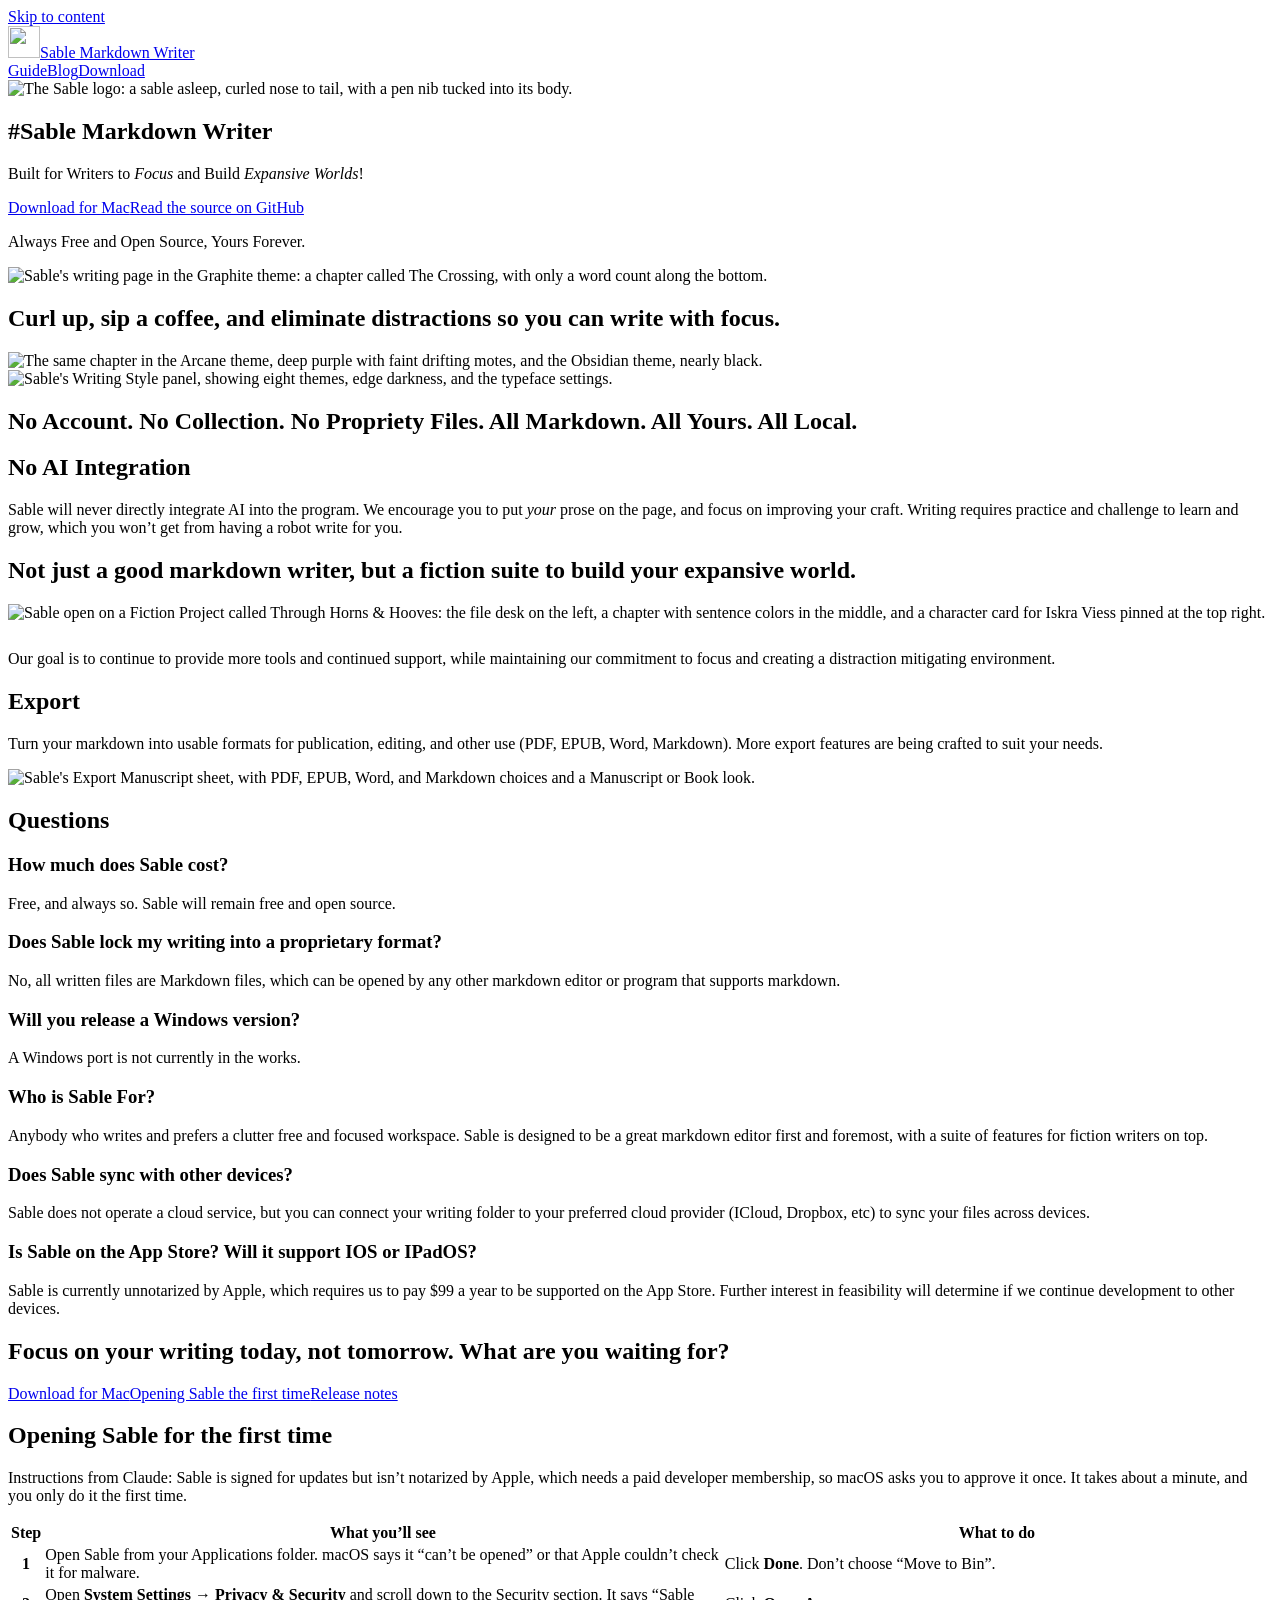
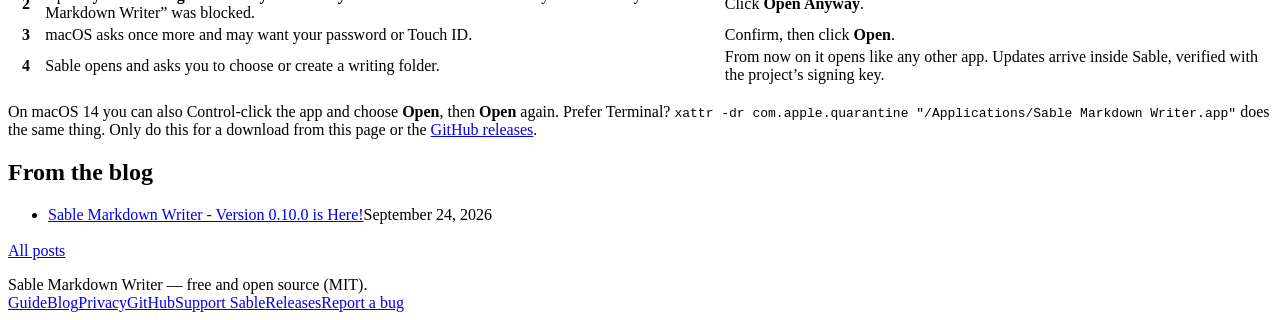
==== website/index.html @ 53410d50 "Redesign the website around the app and the new sleeping-curl logo Direction A ("The Page"): one cen" ====
<!doctype html>
<html lang="en">
<head>
<meta charset="utf-8">
<meta name="viewport" content="width=device-width, initial-scale=1">
<title>Sable Markdown Writer — Eliminate Clutter, Focus on the Words</title>
<meta name="description" content="Sable is a free, open-source Markdown editor for Mac. Focus on the page, build Fiction Projects, and export manuscripts to PDF, EPUB, Word, or Markdown.">
<link rel="canonical" href="https://sablewriter.app/">
<meta name="color-scheme" content="light dark">
<meta name="theme-color" media="(prefers-color-scheme: dark)" content="#242424">
<meta name="theme-color" media="(prefers-color-scheme: light)" content="#FAFAF8">
<meta name="robots" content="index,follow,max-image-preview:large">
<meta property="og:type" content="website">
<meta property="og:site_name" content="Sable Markdown Writer">
<meta property="og:url" content="https://sablewriter.app/">
<meta property="og:title" content="Sable Markdown Writer — Eliminate Clutter, Focus on the Words">
<meta property="og:description" content="A native Mac Markdown editor for focused writing, fiction projects, and finished manuscripts. Your files stay yours.">
<meta property="og:image" content="https://sablewriter.app/og.jpg">
<meta property="og:image:width" content="1200"><meta property="og:image:height" content="630">
<meta property="og:image:alt" content="The Sable logo, a sable asleep and curled nose to tail with a pen nib tucked into its body, beside the words Sable Markdown Writer: A Mac App about Focused Writing.">
<meta name="twitter:card" content="summary_large_image">
<meta name="twitter:title" content="Sable Markdown Writer — Eliminate Clutter, Focus on the Words">
<meta name="twitter:description" content="A native Mac Markdown editor for focused writing, fiction projects, and finished manuscripts. Your files stay yours.">
<meta name="twitter:image" content="https://sablewriter.app/og.jpg">
<meta name="twitter:image:alt" content="The Sable logo, a sable asleep and curled nose to tail with a pen nib tucked into its body, beside the words Sable Markdown Writer: A Mac App about Focused Writing.">
<link rel="alternate" type="application/rss+xml" title="Sable Markdown Writer blog" href="/blog/feed.xml">
<link rel="icon" href="/favicon.ico" sizes="any"><link rel="icon" type="image/png" href="/icon-32.png" sizes="32x32"><link rel="apple-touch-icon" href="/icon-180.png">
<link rel="stylesheet" href="/site.css?v=17">
<script type="application/ld+json">
{"@context":"https://schema.org","@graph":[
  {"@type":"Organization","@id":"https://sablewriter.app/#org","name":"Sable Markdown Writer","url":"https://sablewriter.app/","logo":{"@type":"ImageObject","url":"https://sablewriter.app/icon-512.png","width":512,"height":512},"sameAs":["https://github.com/ExxtraV/Sable"]},
  {"@type":"WebSite","@id":"https://sablewriter.app/#website","url":"https://sablewriter.app/","name":"Sable Markdown Writer","inLanguage":"en","publisher":{"@id":"https://sablewriter.app/#org"}},
  {"@type":"SoftwareApplication","@id":"https://sablewriter.app/#app","name":"Sable Markdown Writer","alternateName":"Sable","url":"https://sablewriter.app/","description":"A free, open-source native Markdown editor for Mac, made for writers. Fiction Projects, scene tags, name highlighting, manuscript export, calm themes, and plain files you own.","applicationCategory":"ProductivityApplication","operatingSystem":"macOS 14 or later","softwareRequirements":"macOS 14 (Sonoma) or later; Apple Silicon or Intel","image":"https://sablewriter.app/og.jpg","downloadUrl":"https://github.com/ExxtraV/Sable/releases/latest","license":"https://github.com/ExxtraV/Sable/blob/main/LICENSE","isAccessibleForFree":true,"offers":{"@type":"Offer","price":"0","priceCurrency":"USD"},"softwareVersion":"0.10.0","screenshot":[{"@type":"ImageObject","url":"https://sablewriter.app/screenshots/writing-graphite.jpg","contentUrl":"https://sablewriter.app/screenshots/writing-graphite.jpg","width":2000,"height":1193,"caption":"Sable's writing page in the Graphite theme: a chapter called The Crossing, with only a word count along the bottom."},{"@type":"ImageObject","url":"https://sablewriter.app/screenshots/fiction-project.webp","contentUrl":"https://sablewriter.app/screenshots/fiction-project.webp","width":2000,"height":1256,"caption":"Sable open on a Fiction Project called Through Horns & Hooves: the file desk on the left, a chapter with sentence colors in the middle, and a character card for Iskra Viess pinned at the top right."},{"@type":"ImageObject","url":"https://sablewriter.app/screenshots/writing-style-dark.jpg","contentUrl":"https://sablewriter.app/screenshots/writing-style-dark.jpg","width":2000,"height":1193,"caption":"Sable's Writing Style panel, showing eight themes, edge darkness, and the typeface settings."},{"@type":"ImageObject","url":"https://sablewriter.app/screenshots/export-dark.jpg","contentUrl":"https://sablewriter.app/screenshots/export-dark.jpg","width":2000,"height":1193,"caption":"Sable's Export Manuscript sheet, with PDF, EPUB, Word, and Markdown choices and a Manuscript or Book look."}],"author":{"@id":"https://sablewriter.app/#org"},"publisher":{"@id":"https://sablewriter.app/#org"},"sameAs":["https://github.com/ExxtraV/Sable"]},
  {"@type":"FAQPage","mainEntity":[
    {"@type":"Question","name":"How much does Sable cost?","acceptedAnswer":{"@type":"Answer","text":"Free, and always so. Sable will remain free and open source."}},
    {"@type":"Question","name":"Does Sable lock my writing into a proprietary format?","acceptedAnswer":{"@type":"Answer","text":"No, all written files are Markdown files, which can be opened by any other markdown editor or program that supports markdown."}},
    {"@type":"Question","name":"Will you release a Windows version?","acceptedAnswer":{"@type":"Answer","text":"A Windows port is not currently in the works."}},
    {"@type":"Question","name":"Who is Sable For?","acceptedAnswer":{"@type":"Answer","text":"Anybody who writes and prefers a clutter free and focused workspace. Sable is designed to be a great markdown editor first and foremost, with a suite of features for fiction writers on top."}},
    {"@type":"Question","name":"Does Sable sync with other devices?","acceptedAnswer":{"@type":"Answer","text":"Sable does not operate a cloud service, but you can connect your writing folder to your preferred cloud provider (ICloud, Dropbox, etc) to sync your files across devices."}},
    {"@type":"Question","name":"Is Sable on the App Store? Will it support IOS or IPadOS?","acceptedAnswer":{"@type":"Answer","text":"Sable is currently unnotarized by Apple, which requires us to pay $99 a year to be supported on the App Store. Further interest in feasibility will determine if we continue development to other devices."}}
  ]}
]}
</script>
</head>
<body>
<a class="skip" href="#main">Skip to content</a>
<header class="site"><div class="bar">
  <a class="brand" href="/"><img src="/icon-64.png" alt="" width="32" height="32"><span>Sable Markdown Writer</span></a>
  <nav aria-label="Main"><a href="/guide">Guide</a><a href="/blog">Blog</a><a href="#download">Download</a></nav>
</div></header>

<main id="main">
  <section class="first" aria-labelledby="name">
    <picture>
      <source srcset="/brand/mark-primary.png" media="(prefers-color-scheme: light)">
      <img class="mark" src="/brand/mark-reverse.png" alt="The Sable logo: a sable asleep, curled nose to tail, with a pen nib tucked into its body." width="512" height="512">
    </picture>
    <h1 id="name"><span class="md" aria-hidden="true">#</span>Sable Markdown Writer</h1>
    <p class="line">Built for Writers to <em>Focus</em> and Build <em>Expansive Worlds</em>!</p>
    <div class="actions"><a class="button" data-download href="https://github.com/ExxtraV/Sable/releases/latest">Download for Mac</a><a href="https://github.com/ExxtraV/Sable">Read the source on GitHub</a></div>
    <p class="quiet" data-download-note hidden></p>
    <p class="facts">Always Free and Open Source, Yours Forever.</p>
    <div class="shot-wrap">
      <picture>
        <source srcset="/screenshots/writing-parchment.jpg" media="(prefers-color-scheme: light)">
        <img class="shot" src="/screenshots/writing-graphite.jpg" alt="Sable's writing page in the Graphite theme: a chapter called The Crossing, with only a word count along the bottom." width="2000" height="1193">
      </picture>
    </div>
  </section>

  <section class="part" id="writing" aria-labelledby="writing-h">
    <div class="column"><h2 id="writing-h">Curl up, sip a coffee, and eliminate distractions so you can write with focus.</h2></div>
    <div class="wide">
      <picture>
        <source srcset="/screenshots/themes-arcane-obsidian-light.jpg" media="(prefers-color-scheme: light)">
        <img class="shot" src="/screenshots/themes-arcane-obsidian-dark.jpg" alt="The same chapter in the Arcane theme, deep purple with faint drifting motes, and the Obsidian theme, nearly black." width="2000" height="585" loading="lazy" decoding="async">
      </picture>
    </div>
    <div class="wide">
      <picture>
        <source srcset="/screenshots/writing-style-light.jpg" media="(prefers-color-scheme: light)">
        <img class="shot" src="/screenshots/writing-style-dark.jpg" alt="Sable's Writing Style panel, showing eight themes, edge darkness, and the typeface settings." width="2000" height="1193" loading="lazy" decoding="async">
      </picture>
    </div>
  </section>

  <section class="part column" id="files" aria-labelledby="files-h">
    <h2 id="files-h">No Account. No Collection. No Propriety Files. All Markdown. All Yours. All Local.</h2>
  </section>

  <section class="part column" id="no-ai" aria-labelledby="no-ai-h">
    <h2 id="no-ai-h">No AI Integration</h2>
    <p>Sable will never directly integrate AI into the program. We encourage you to put <em>your</em> prose on the page, and focus on improving your craft. Writing requires practice and challenge to learn and grow, which you won’t get from having a robot write for you.</p>
  </section>

  <section class="part" id="projects" aria-labelledby="projects-h">
    <div class="column">
      <h2 id="projects-h">Not just a good markdown writer, but a fiction suite to build your expansive world.</h2>
    </div>
    <div class="wide">
      <img class="shot" src="/screenshots/fiction-project.webp" alt="Sable open on a Fiction Project called Through Horns &amp; Hooves: the file desk on the left, a chapter with sentence colors in the middle, and a character card for Iskra Viess pinned at the top right." width="2000" height="1256" loading="lazy" decoding="async">
    </div>
    <div class="column"><p class="quiet" style="margin-top:28px">Our goal is to continue to provide more tools and continued support, while maintaining our commitment to focus and creating a distraction mitigating environment.</p></div>
  </section>

  <section class="part" id="export" aria-labelledby="export-h">
    <div class="column">
      <h2 id="export-h">Export</h2>
      <p>Turn your markdown into usable formats for publication, editing, and other use (PDF, EPUB, Word, Markdown). More export features are being crafted to suit your needs.</p>
    </div>
    <div class="wide">
      <picture>
        <source srcset="/screenshots/export-light.jpg" media="(prefers-color-scheme: light)">
        <img class="shot" src="/screenshots/export-dark.jpg" alt="Sable's Export Manuscript sheet, with PDF, EPUB, Word, and Markdown choices and a Manuscript or Book look." width="2000" height="1193" loading="lazy" decoding="async">
      </picture>
    </div>
  </section>

  <section class="part column qa" id="questions" aria-labelledby="questions-h">
    <h2 id="questions-h">Questions</h2>
    <h3>How much does Sable cost?</h3>
    <p>Free, and always so. Sable will remain free and open source.</p>
    <h3>Does Sable lock my writing into a proprietary format?</h3>
    <p>No, all written files are Markdown files, which can be opened by any other markdown editor or program that supports markdown.</p>
    <h3>Will you release a Windows version?</h3>
    <p>A Windows port is not currently in the works.</p>
    <h3>Who is Sable For?</h3>
    <p>Anybody who writes and prefers a clutter free and focused workspace. Sable is designed to be a great markdown editor first and foremost, with a suite of features for fiction writers on top.</p>
    <h3>Does Sable sync with other devices?</h3>
    <p>Sable does not operate a cloud service, but you can connect your writing folder to your preferred cloud provider (ICloud, Dropbox, etc) to sync your files across devices.</p>
    <h3>Is Sable on the App Store? Will it support IOS or IPadOS?</h3>
    <p>Sable is currently unnotarized by Apple, which requires us to pay $99 a year to be supported on the App Store. Further interest in feasibility will determine if we continue development to other devices.</p>
  </section>

  <section class="part column download" id="download" aria-labelledby="download-h">
    <h2 id="download-h">Focus on your writing today, not tomorrow. What are you waiting for?</h2>
    <div class="actions"><a class="button" data-download href="https://github.com/ExxtraV/Sable/releases/latest">Download for Mac</a><a href="#first-open">Opening Sable the first time</a><a href="https://github.com/ExxtraV/Sable/releases">Release notes</a></div>
    <p class="quiet" data-download-note hidden style="margin-top:12px"></p>
  </section>

  <section class="part column" id="first-open" aria-labelledby="first-open-h">
    <h2 id="first-open-h">Opening Sable for the first time</h2>
    <p>Instructions from Claude: Sable is signed for updates but isn’t notarized by Apple, which needs a paid developer membership, so macOS asks you to approve it once. It takes about a minute, and you only do it the first time.</p>
    <div class="table-wrap">
      <table>
        <thead><tr><th scope="col">Step</th><th scope="col">What you’ll see</th><th scope="col">What to do</th></tr></thead>
        <tbody>
          <tr><th scope="row">1</th><td>Open Sable from your Applications folder. macOS says it “can’t be opened” or that Apple couldn’t check it for malware.</td><td>Click <b>Done</b>. Don’t choose “Move to Bin”.</td></tr>
          <tr><th scope="row">2</th><td>Open <b>System Settings → Privacy &amp; Security</b> and scroll down to the Security section. It says “Sable Markdown Writer” was blocked.</td><td>Click <b>Open Anyway</b>.</td></tr>
          <tr><th scope="row">3</th><td>macOS asks once more and may want your password or Touch ID.</td><td>Confirm, then click <b>Open</b>.</td></tr>
          <tr><th scope="row">4</th><td>Sable opens and asks you to choose or create a writing folder.</td><td>From now on it opens like any other app. Updates arrive inside Sable, verified with the project’s signing key.</td></tr>
        </tbody>
      </table>
    </div>
    <p class="quiet">On macOS 14 you can also Control-click the app and choose <b>Open</b>, then <b>Open</b> again. Prefer Terminal? <code>xattr -dr com.apple.quarantine "/Applications/Sable Markdown Writer.app"</code> does the same thing. Only do this for a download from this page or the <a href="https://github.com/ExxtraV/Sable/releases">GitHub releases</a>.</p>
  </section>

  <!-- blog-list:start -->
  <section class="part column" id="blog" aria-labelledby="from-blog-h">
    <h2 id="from-blog-h">From the blog</h2>
    <ul class="posts">
    <li><a href="/blog/sable-markdown-writer-version-0-10-0-is-here">Sable Markdown Writer - Version 0.10.0 is Here!</a><time datetime="2026-09-24">September 24, 2026</time></li>
    </ul>
    <p class="quiet" style="margin-top:18px"><a href="/blog">All posts</a></p>
  </section>
  <!-- blog-list:end -->
</main>

<footer class="site"><div class="bar"><span>Sable Markdown Writer — free and open source (MIT).</span><nav aria-label="Footer"><a href="/guide">Guide</a><a href="/blog">Blog</a><a href="/privacy">Privacy</a><a href="https://github.com/ExxtraV/Sable">GitHub</a><a href="https://buymeacoffee.com/sablewriter">Support Sable</a><a href="https://github.com/ExxtraV/Sable/releases">Releases</a><a href="https://github.com/ExxtraV/Sable/issues">Report a bug</a></nav></div></footer>
<script src="/site.js?v=14" defer></script>
</body>
</html>
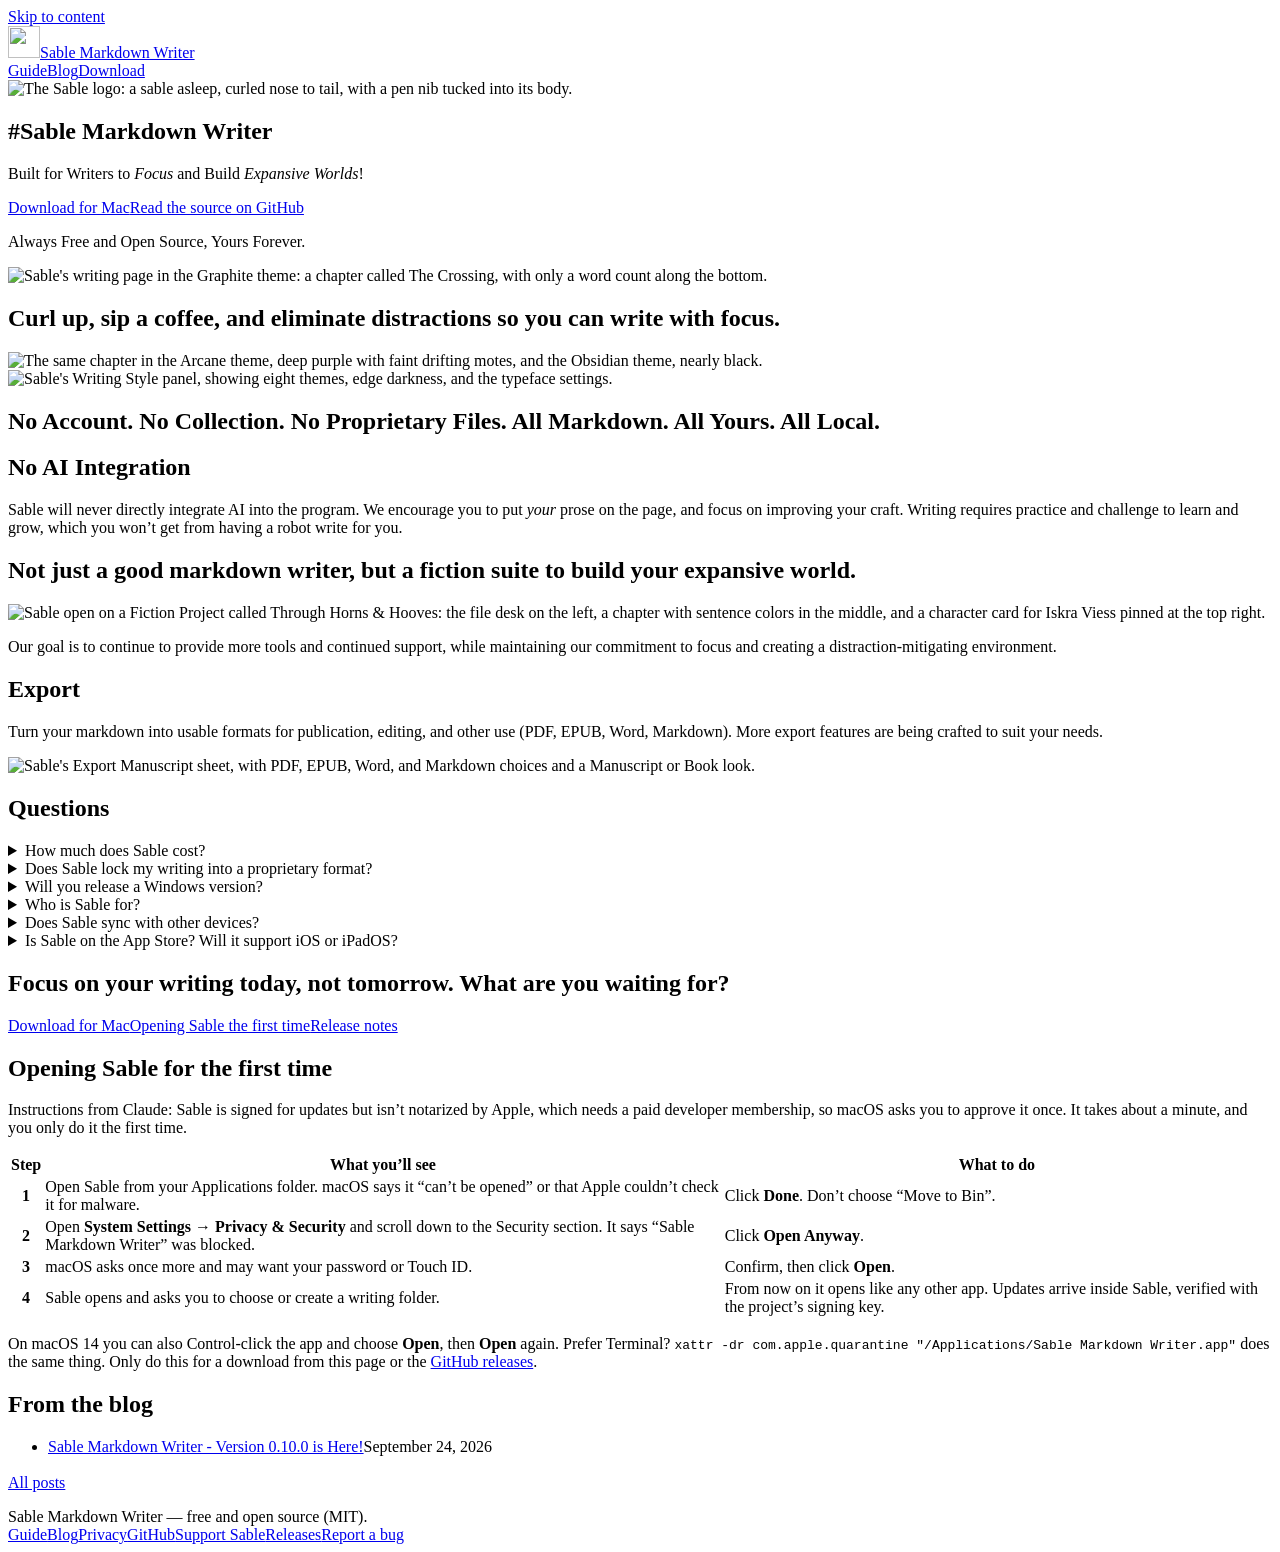
==== commit c169850c: "Fix typos, add click-to-open questions, more space, and quiet motion - Files statement: "Proprietary" ====
--- a/website/index.html
+++ b/website/index.html
@@ -25,7 +25,7 @@
 <meta name="twitter:image:alt" content="The Sable logo, a sable asleep and curled nose to tail with a pen nib tucked into its body, beside the words Sable Markdown Writer: A Mac App about Focused Writing.">
 <link rel="alternate" type="application/rss+xml" title="Sable Markdown Writer blog" href="/blog/feed.xml">
 <link rel="icon" href="/favicon.ico" sizes="any"><link rel="icon" type="image/png" href="/icon-32.png" sizes="32x32"><link rel="apple-touch-icon" href="/icon-180.png">
-<link rel="stylesheet" href="/site.css?v=17">
+<link rel="stylesheet" href="/site.css?v=18">
 <script type="application/ld+json">
 {"@context":"https://schema.org","@graph":[
   {"@type":"Organization","@id":"https://sablewriter.app/#org","name":"Sable Markdown Writer","url":"https://sablewriter.app/","logo":{"@type":"ImageObject","url":"https://sablewriter.app/icon-512.png","width":512,"height":512},"sameAs":["https://github.com/ExxtraV/Sable"]},
@@ -35,9 +35,9 @@
     {"@type":"Question","name":"How much does Sable cost?","acceptedAnswer":{"@type":"Answer","text":"Free, and always so. Sable will remain free and open source."}},
     {"@type":"Question","name":"Does Sable lock my writing into a proprietary format?","acceptedAnswer":{"@type":"Answer","text":"No, all written files are Markdown files, which can be opened by any other markdown editor or program that supports markdown."}},
     {"@type":"Question","name":"Will you release a Windows version?","acceptedAnswer":{"@type":"Answer","text":"A Windows port is not currently in the works."}},
-    {"@type":"Question","name":"Who is Sable For?","acceptedAnswer":{"@type":"Answer","text":"Anybody who writes and prefers a clutter free and focused workspace. Sable is designed to be a great markdown editor first and foremost, with a suite of features for fiction writers on top."}},
-    {"@type":"Question","name":"Does Sable sync with other devices?","acceptedAnswer":{"@type":"Answer","text":"Sable does not operate a cloud service, but you can connect your writing folder to your preferred cloud provider (ICloud, Dropbox, etc) to sync your files across devices."}},
-    {"@type":"Question","name":"Is Sable on the App Store? Will it support IOS or IPadOS?","acceptedAnswer":{"@type":"Answer","text":"Sable is currently unnotarized by Apple, which requires us to pay $99 a year to be supported on the App Store. Further interest in feasibility will determine if we continue development to other devices."}}
+    {"@type":"Question","name":"Who is Sable for?","acceptedAnswer":{"@type":"Answer","text":"Anybody who writes and prefers a clutter-free and focused workspace. Sable is designed to be a great markdown editor first and foremost, with a suite of features for fiction writers on top."}},
+    {"@type":"Question","name":"Does Sable sync with other devices?","acceptedAnswer":{"@type":"Answer","text":"Sable does not operate a cloud service, but you can connect your writing folder to your preferred cloud provider (iCloud, Dropbox, etc.) to sync your files across devices."}},
+    {"@type":"Question","name":"Is Sable on the App Store? Will it support iOS or iPadOS?","acceptedAnswer":{"@type":"Answer","text":"Sable is currently unnotarized by Apple, which requires us to pay $99 a year to be supported on the App Store. Further interest in feasibility will determine if we continue development to other devices."}}
   ]}
 ]}
 </script>
@@ -84,8 +84,8 @@
     </div>
   </section>
 
-  <section class="part column" id="files" aria-labelledby="files-h">
-    <h2 id="files-h">No Account. No Collection. No Propriety Files. All Markdown. All Yours. All Local.</h2>
+  <section class="part wide statement" id="files" aria-labelledby="files-h">
+    <h2 id="files-h"><span>No Account. No Collection. No Proprietary Files.</span> <span>All Markdown. All Yours. All Local.</span></h2>
   </section>
 
   <section class="part column" id="no-ai" aria-labelledby="no-ai-h">
@@ -100,7 +100,7 @@
     <div class="wide">
       <img class="shot" src="/screenshots/fiction-project.webp" alt="Sable open on a Fiction Project called Through Horns &amp; Hooves: the file desk on the left, a chapter with sentence colors in the middle, and a character card for Iskra Viess pinned at the top right." width="2000" height="1256" loading="lazy" decoding="async">
     </div>
-    <div class="column"><p class="quiet" style="margin-top:28px">Our goal is to continue to provide more tools and continued support, while maintaining our commitment to focus and creating a distraction mitigating environment.</p></div>
+    <div class="column after"><p class="quiet">Our goal is to continue to provide more tools and continued support, while maintaining our commitment to focus and creating a distraction-mitigating environment.</p></div>
   </section>
 
   <section class="part" id="export" aria-labelledby="export-h">
@@ -116,20 +116,16 @@
     </div>
   </section>
 
-  <section class="part column qa" id="questions" aria-labelledby="questions-h">
+  <section class="part column" id="questions" aria-labelledby="questions-h">
     <h2 id="questions-h">Questions</h2>
-    <h3>How much does Sable cost?</h3>
-    <p>Free, and always so. Sable will remain free and open source.</p>
-    <h3>Does Sable lock my writing into a proprietary format?</h3>
-    <p>No, all written files are Markdown files, which can be opened by any other markdown editor or program that supports markdown.</p>
-    <h3>Will you release a Windows version?</h3>
-    <p>A Windows port is not currently in the works.</p>
-    <h3>Who is Sable For?</h3>
-    <p>Anybody who writes and prefers a clutter free and focused workspace. Sable is designed to be a great markdown editor first and foremost, with a suite of features for fiction writers on top.</p>
-    <h3>Does Sable sync with other devices?</h3>
-    <p>Sable does not operate a cloud service, but you can connect your writing folder to your preferred cloud provider (ICloud, Dropbox, etc) to sync your files across devices.</p>
-    <h3>Is Sable on the App Store? Will it support IOS or IPadOS?</h3>
-    <p>Sable is currently unnotarized by Apple, which requires us to pay $99 a year to be supported on the App Store. Further interest in feasibility will determine if we continue development to other devices.</p>
+    <div class="faq">
+      <details><summary>How much does Sable cost?</summary><p>Free, and always so. Sable will remain free and open source.</p></details>
+      <details><summary>Does Sable lock my writing into a proprietary format?</summary><p>No, all written files are Markdown files, which can be opened by any other markdown editor or program that supports markdown.</p></details>
+      <details><summary>Will you release a Windows version?</summary><p>A Windows port is not currently in the works.</p></details>
+      <details><summary>Who is Sable for?</summary><p>Anybody who writes and prefers a clutter-free and focused workspace. Sable is designed to be a great markdown editor first and foremost, with a suite of features for fiction writers on top.</p></details>
+      <details><summary>Does Sable sync with other devices?</summary><p>Sable does not operate a cloud service, but you can connect your writing folder to your preferred cloud provider (iCloud, Dropbox, etc.) to sync your files across devices.</p></details>
+      <details><summary>Is Sable on the App Store? Will it support iOS or iPadOS?</summary><p>Sable is currently unnotarized by Apple, which requires us to pay $99 a year to be supported on the App Store. Further interest in feasibility will determine if we continue development to other devices.</p></details>
+    </div>
   </section>
 
   <section class="part column download" id="download" aria-labelledby="download-h">
@@ -167,6 +163,6 @@
 </main>
 
 <footer class="site"><div class="bar"><span>Sable Markdown Writer — free and open source (MIT).</span><nav aria-label="Footer"><a href="/guide">Guide</a><a href="/blog">Blog</a><a href="/privacy">Privacy</a><a href="https://github.com/ExxtraV/Sable">GitHub</a><a href="https://buymeacoffee.com/sablewriter">Support Sable</a><a href="https://github.com/ExxtraV/Sable/releases">Releases</a><a href="https://github.com/ExxtraV/Sable/issues">Report a bug</a></nav></div></footer>
-<script src="/site.js?v=14" defer></script>
+<script src="/site.js?v=15" defer></script>
 </body>
 </html>
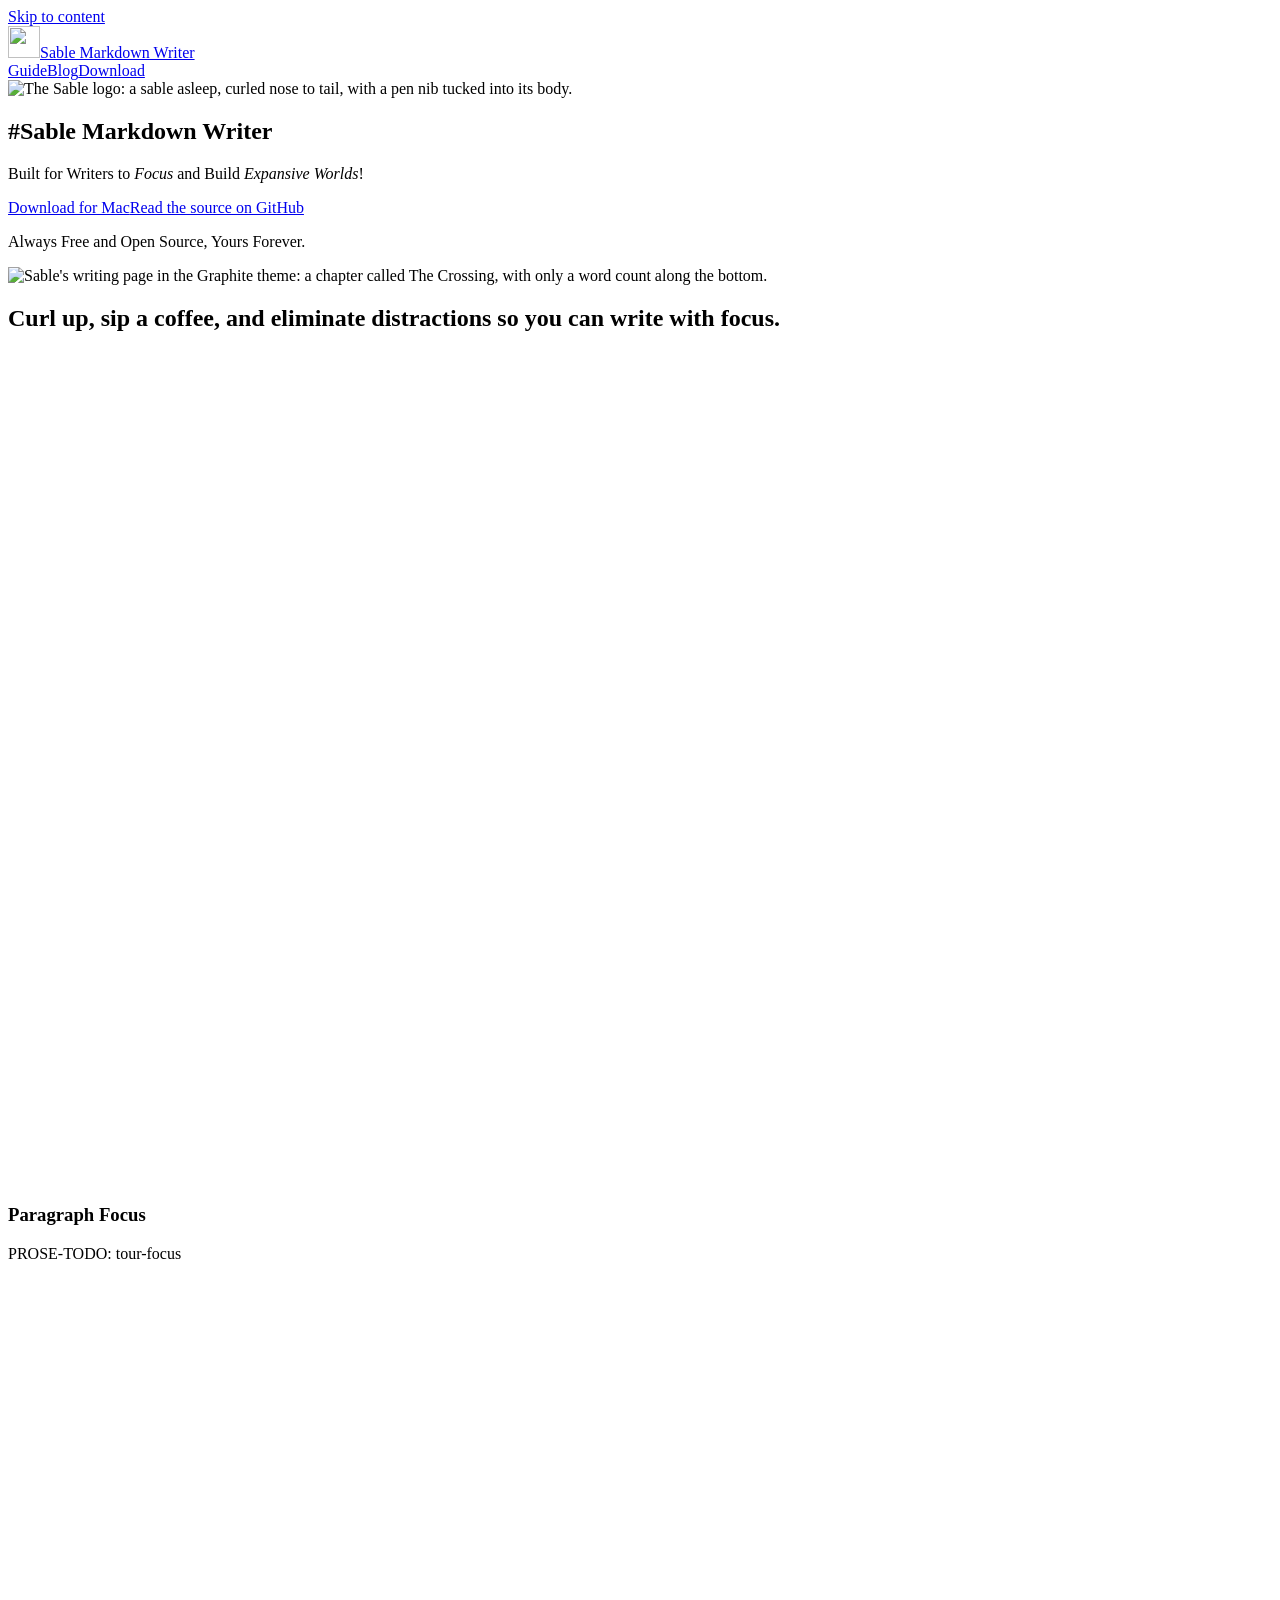
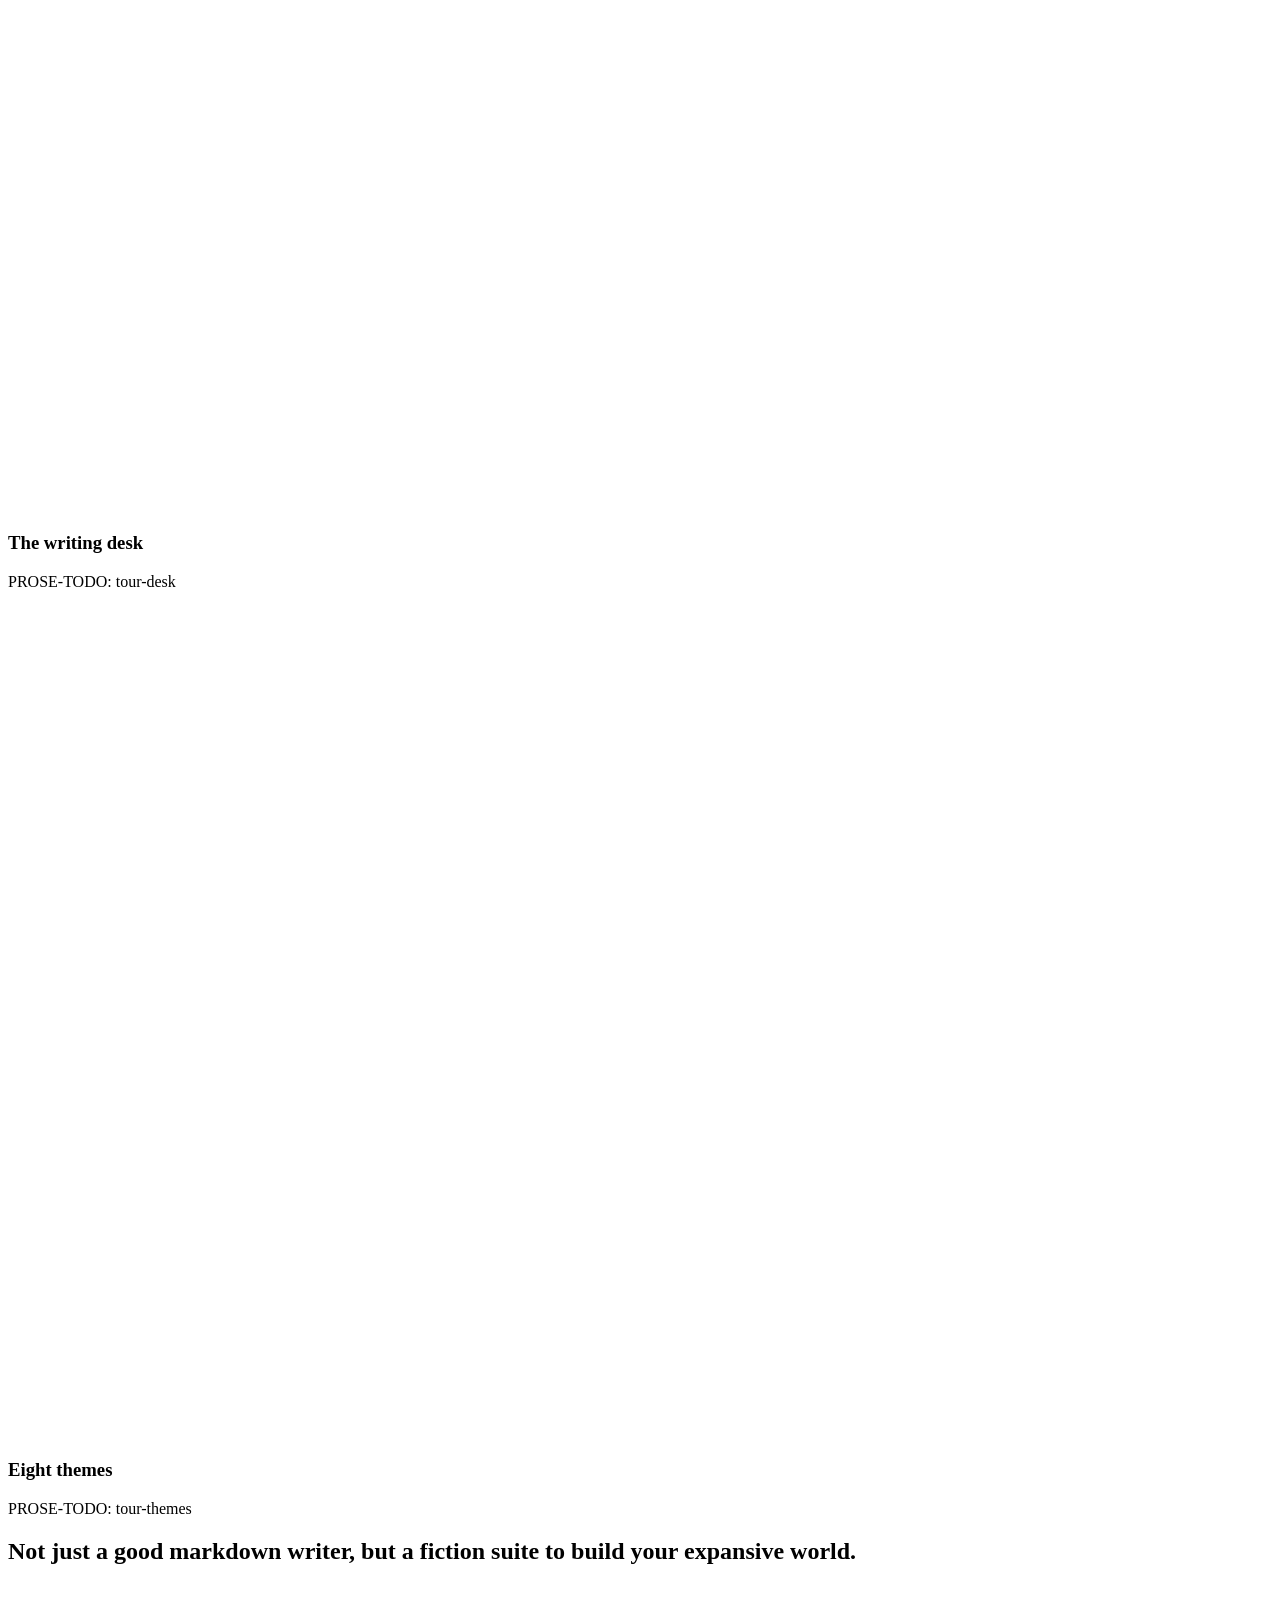
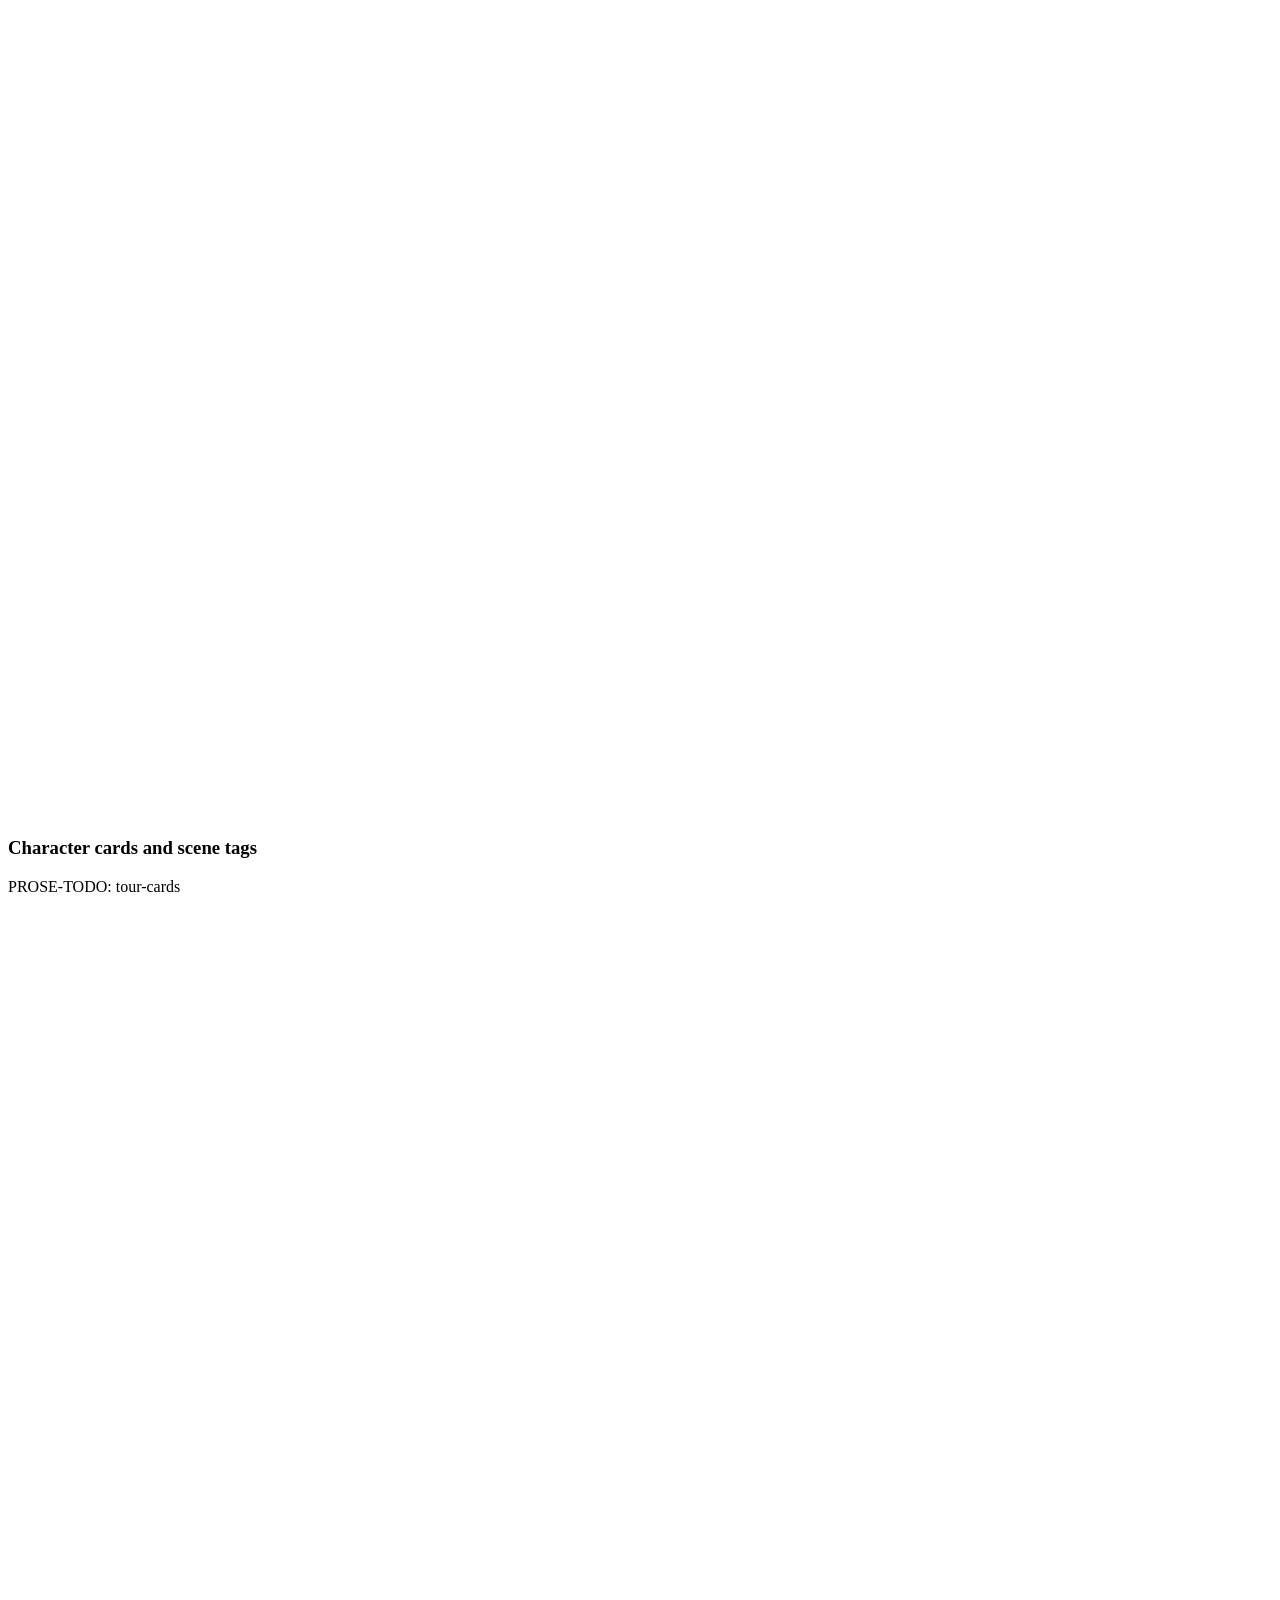
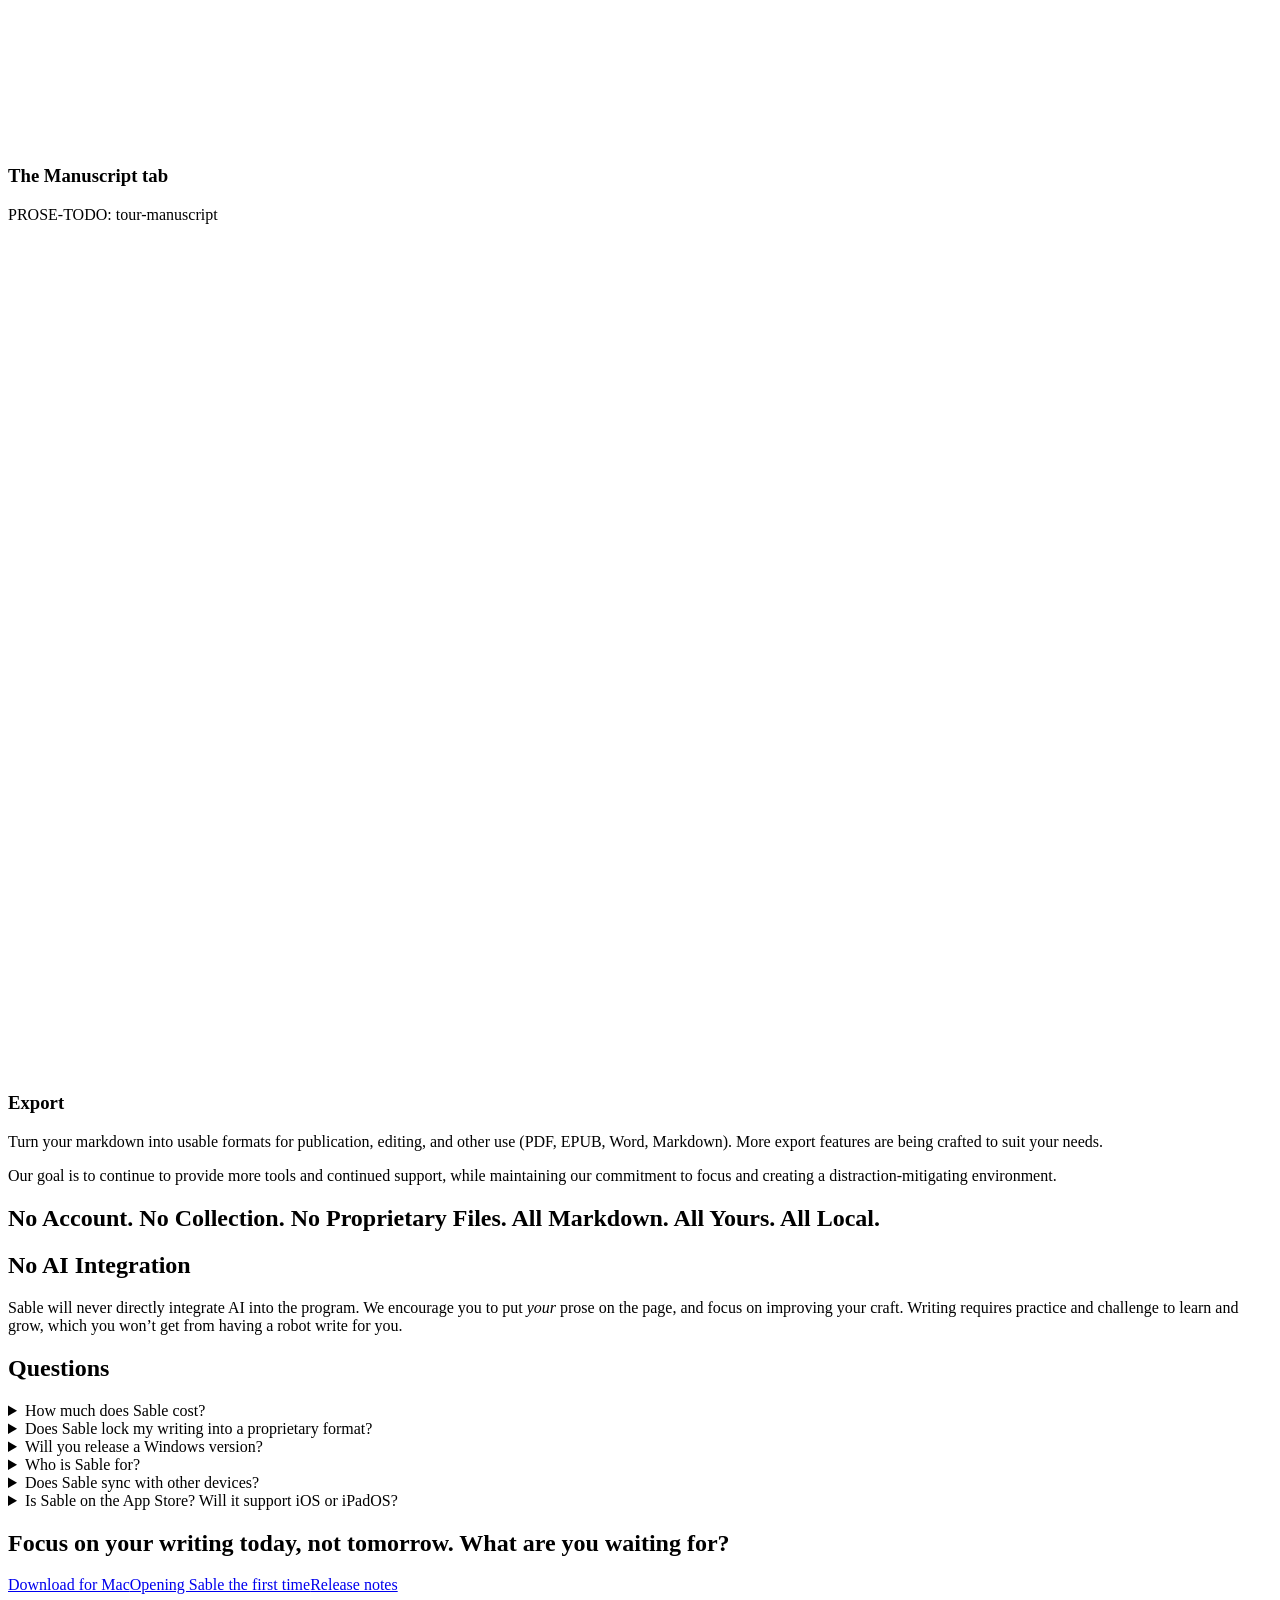
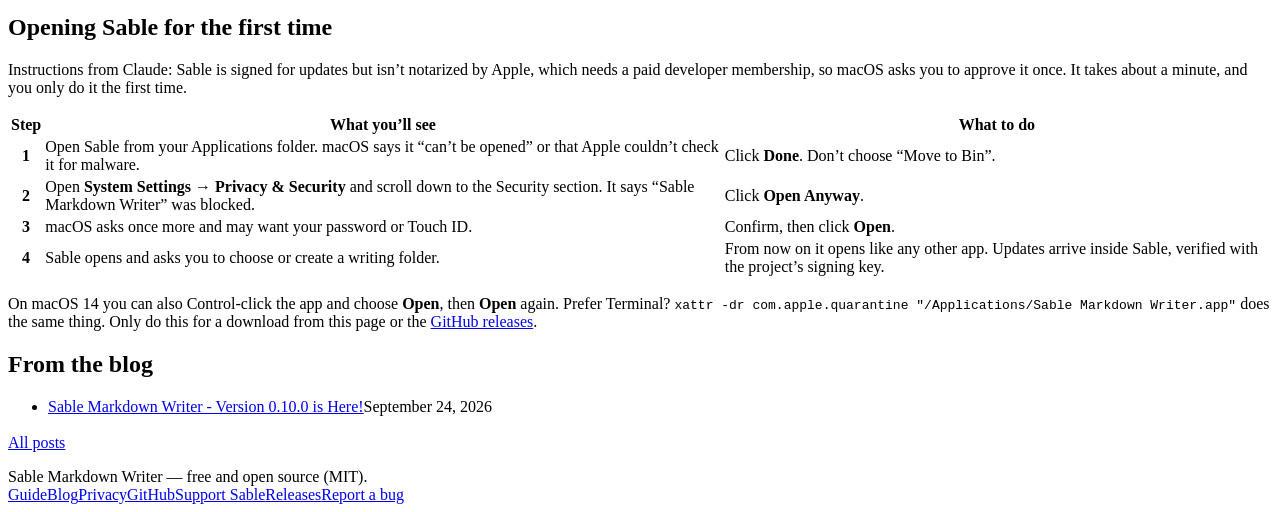
==== commit f6be8c8c: "Add a scroll-driven tour of real Sable clips to the home page Six silent clips recorded from the Pre" ====
--- a/website/index.html
+++ b/website/index.html
@@ -25,19 +25,19 @@
 <meta name="twitter:image:alt" content="The Sable logo, a sable asleep and curled nose to tail with a pen nib tucked into its body, beside the words Sable Markdown Writer: A Mac App about Focused Writing.">
 <link rel="alternate" type="application/rss+xml" title="Sable Markdown Writer blog" href="/blog/feed.xml">
 <link rel="icon" href="/favicon.ico" sizes="any"><link rel="icon" type="image/png" href="/icon-32.png" sizes="32x32"><link rel="apple-touch-icon" href="/icon-180.png">
-<link rel="stylesheet" href="/site.css?v=18">
+<link rel="stylesheet" href="/site.css?v=19">
 <script type="application/ld+json">
 {"@context":"https://schema.org","@graph":[
   {"@type":"Organization","@id":"https://sablewriter.app/#org","name":"Sable Markdown Writer","url":"https://sablewriter.app/","logo":{"@type":"ImageObject","url":"https://sablewriter.app/icon-512.png","width":512,"height":512},"sameAs":["https://github.com/ExxtraV/Sable"]},
   {"@type":"WebSite","@id":"https://sablewriter.app/#website","url":"https://sablewriter.app/","name":"Sable Markdown Writer","inLanguage":"en","publisher":{"@id":"https://sablewriter.app/#org"}},
-  {"@type":"SoftwareApplication","@id":"https://sablewriter.app/#app","name":"Sable Markdown Writer","alternateName":"Sable","url":"https://sablewriter.app/","description":"A free, open-source native Markdown editor for Mac, made for writers. Fiction Projects, scene tags, name highlighting, manuscript export, calm themes, and plain files you own.","applicationCategory":"ProductivityApplication","operatingSystem":"macOS 14 or later","softwareRequirements":"macOS 14 (Sonoma) or later; Apple Silicon or Intel","image":"https://sablewriter.app/og.jpg","downloadUrl":"https://github.com/ExxtraV/Sable/releases/latest","license":"https://github.com/ExxtraV/Sable/blob/main/LICENSE","isAccessibleForFree":true,"offers":{"@type":"Offer","price":"0","priceCurrency":"USD"},"softwareVersion":"0.10.0","screenshot":[{"@type":"ImageObject","url":"https://sablewriter.app/screenshots/writing-graphite.jpg","contentUrl":"https://sablewriter.app/screenshots/writing-graphite.jpg","width":2000,"height":1193,"caption":"Sable's writing page in the Graphite theme: a chapter called The Crossing, with only a word count along the bottom."},{"@type":"ImageObject","url":"https://sablewriter.app/screenshots/fiction-project.webp","contentUrl":"https://sablewriter.app/screenshots/fiction-project.webp","width":2000,"height":1256,"caption":"Sable open on a Fiction Project called Through Horns & Hooves: the file desk on the left, a chapter with sentence colors in the middle, and a character card for Iskra Viess pinned at the top right."},{"@type":"ImageObject","url":"https://sablewriter.app/screenshots/writing-style-dark.jpg","contentUrl":"https://sablewriter.app/screenshots/writing-style-dark.jpg","width":2000,"height":1193,"caption":"Sable's Writing Style panel, showing eight themes, edge darkness, and the typeface settings."},{"@type":"ImageObject","url":"https://sablewriter.app/screenshots/export-dark.jpg","contentUrl":"https://sablewriter.app/screenshots/export-dark.jpg","width":2000,"height":1193,"caption":"Sable's Export Manuscript sheet, with PDF, EPUB, Word, and Markdown choices and a Manuscript or Book look."}],"author":{"@id":"https://sablewriter.app/#org"},"publisher":{"@id":"https://sablewriter.app/#org"},"sameAs":["https://github.com/ExxtraV/Sable"]},
+  {"@type":"SoftwareApplication","@id":"https://sablewriter.app/#app","name":"Sable Markdown Writer","alternateName":"Sable","url":"https://sablewriter.app/","description":"A free, open-source native Markdown editor for Mac, made for writers. Fiction Projects, scene tags, name highlighting, manuscript export, calm themes, and plain files you own.","applicationCategory":"ProductivityApplication","operatingSystem":"macOS 14 or later","softwareRequirements":"macOS 14 (Sonoma) or later; Apple Silicon or Intel","image":"https://sablewriter.app/og.jpg","downloadUrl":"https://github.com/ExxtraV/Sable/releases/latest","license":"https://github.com/ExxtraV/Sable/blob/main/LICENSE","isAccessibleForFree":true,"offers":{"@type":"Offer","price":"0","priceCurrency":"USD"},"softwareVersion":"0.10.0","screenshot":[{"@type":"ImageObject","url":"https://sablewriter.app/screenshots/writing-graphite.jpg","contentUrl":"https://sablewriter.app/screenshots/writing-graphite.jpg","width":2000,"height":1193,"caption":"Sable's writing page in the Graphite theme: a chapter called The Crossing, with only a word count along the bottom."},{"@type":"ImageObject","url":"https://sablewriter.app/screenshots/fiction-project.webp","contentUrl":"https://sablewriter.app/screenshots/fiction-project.webp","width":2000,"height":1256,"caption":"Sable open on a Fiction Project called Through Horns & Hooves: the file desk on the left, a chapter with sentence colors in the middle, and a character card for Iskra Viess pinned at the top right."},{"@type":"ImageObject","url":"https://sablewriter.app/clips/cards.jpg","contentUrl":"https://sablewriter.app/clips/cards.jpg","width":1440,"height":830,"caption":"Character and location cards open beside a chapter in Sable, next to the scene tags that opened them."},{"@type":"ImageObject","url":"https://sablewriter.app/clips/manuscript.jpg","contentUrl":"https://sablewriter.app/clips/manuscript.jpg","width":1440,"height":830,"caption":"Sable's Manuscript tab with the word count, a 20,000-word goal, and three chapters, beside the open chapter."},{"@type":"ImageObject","url":"https://sablewriter.app/clips/export.jpg","contentUrl":"https://sablewriter.app/clips/export.jpg","width":1440,"height":830,"caption":"Sable's Export Manuscript sheet, with PDF, EPUB, Word, and Markdown choices."}],"author":{"@id":"https://sablewriter.app/#org"},"publisher":{"@id":"https://sablewriter.app/#org"},"sameAs":["https://github.com/ExxtraV/Sable"]},
   {"@type":"FAQPage","mainEntity":[
     {"@type":"Question","name":"How much does Sable cost?","acceptedAnswer":{"@type":"Answer","text":"Free, and always so. Sable will remain free and open source."}},
     {"@type":"Question","name":"Does Sable lock my writing into a proprietary format?","acceptedAnswer":{"@type":"Answer","text":"No, all written files are Markdown files, which can be opened by any other markdown editor or program that supports markdown."}},
     {"@type":"Question","name":"Will you release a Windows version?","acceptedAnswer":{"@type":"Answer","text":"A Windows port is not currently in the works."}},
     {"@type":"Question","name":"Who is Sable for?","acceptedAnswer":{"@type":"Answer","text":"Anybody who writes and prefers a clutter-free and focused workspace. Sable is designed to be a great markdown editor first and foremost, with a suite of features for fiction writers on top."}},
     {"@type":"Question","name":"Does Sable sync with other devices?","acceptedAnswer":{"@type":"Answer","text":"Sable does not operate a cloud service, but you can connect your writing folder to your preferred cloud provider (iCloud, Dropbox, etc.) to sync your files across devices."}},
-    {"@type":"Question","name":"Is Sable on the App Store? Will it support iOS or iPadOS?","acceptedAnswer":{"@type":"Answer","text":"Sable is currently unnotarized by Apple, which requires us to pay $99 a year to be supported on the App Store. Further interest in feasibility will determine if we continue development to other devices."}}
+    {"@type":"Question","name":"Is Sable on the App Store? Will it support iOS or iPadOS?","acceptedAnswer":{"@type":"Answer","text":"Sable is currently unnotarized by Apple, which requires us to pay $99 a year to be notarized. If we pursue that route, we might opt for an App Store release in continued development on other devices."}}
   ]}
 ]}
 </script>
@@ -68,20 +68,47 @@
     </div>
   </section>
 
-  <section class="part" id="writing" aria-labelledby="writing-h">
-    <div class="column"><h2 id="writing-h">Curl up, sip a coffee, and eliminate distractions so you can write with focus.</h2></div>
-    <div class="wide">
-      <picture>
-        <source srcset="/screenshots/themes-arcane-obsidian-light.jpg" media="(prefers-color-scheme: light)">
-        <img class="shot" src="/screenshots/themes-arcane-obsidian-dark.jpg" alt="The same chapter in the Arcane theme, deep purple with faint drifting motes, and the Obsidian theme, nearly black." width="2000" height="585" loading="lazy" decoding="async">
-      </picture>
+  <section class="part tour" id="tour" aria-label="A tour of Sable">
+    <div class="tour-body wide">
+      <div class="tour-steps">
+        <h2 id="writing">Curl up, sip a coffee, and eliminate distractions so you can write with focus.</h2>
+      <article class="step" data-clip="focus">
+        <div class="frame"><video src="/clips/focus.mp4" poster="/clips/focus.jpg" width="1440" height="830" muted loop playsinline preload="none" aria-label="A new sentence is typed into a chapter while the paragraphs around it dim, so only the one being written stays bright."></video></div>
+        <h3>Paragraph Focus</h3>
+        <p class="todo">PROSE-TODO: tour-focus</p>
+      </article>
+      <article class="step" data-clip="desk">
+        <div class="frame"><video src="/clips/desk.mp4" poster="/clips/desk.jpg" width="1440" height="830" muted loop playsinline preload="none" aria-label="The writing desk slides in from the left with the project's folders, then slides away again, leaving only the page."></video></div>
+        <h3>The writing desk</h3>
+        <p class="todo">PROSE-TODO: tour-desk</p>
+      </article>
+      <article class="step" data-clip="themes">
+        <div class="frame"><video src="/clips/themes.mp4" poster="/clips/themes.jpg" width="1440" height="830" muted loop playsinline preload="none" aria-label="The same chapter changes theme: Graphite, Arcane, Parchment, Obsidian, Forest, Paper, Midnight, and back to Graphite."></video></div>
+        <h3>Eight themes</h3>
+        <p class="todo">PROSE-TODO: tour-themes</p>
+      </article>
+        <h2 id="projects">Not just a good markdown writer, but a fiction suite to build your expansive world.</h2>
+      <article class="step" data-clip="cards">
+        <div class="frame"><video src="/clips/cards.mp4" poster="/clips/cards.jpg" width="1440" height="830" muted loop playsinline preload="none" aria-label="Clicking the scene tags under the page opens a character card for Mara and a location card for The Harbor beside the chapter."></video></div>
+        <h3>Character cards and scene tags</h3>
+        <p class="todo">PROSE-TODO: tour-cards</p>
+      </article>
+      <article class="step" data-clip="manuscript">
+        <div class="frame"><video src="/clips/manuscript.mp4" poster="/clips/manuscript.jpg" width="1440" height="830" muted loop playsinline preload="none" aria-label="The Manuscript tab shows the word count and goal, and clicking each chapter opens it on the page."></video></div>
+        <h3>The Manuscript tab</h3>
+        <p class="todo">PROSE-TODO: tour-manuscript</p>
+      </article>
+      <article class="step" data-clip="export">
+        <div class="frame"><video src="/clips/export.mp4" poster="/clips/export.jpg" width="1440" height="830" muted loop playsinline preload="none" aria-label="The Export Manuscript sheet opens, and the choices switch from a PDF in Manuscript style to Book style, then to EPUB."></video></div>
+        <h3>Export</h3>
+        <p id="export">Turn your markdown into usable formats for publication, editing, and other use (PDF, EPUB, Word, Markdown). More export features are being crafted to suit your needs.</p>
+      </article>
+      </div>
+      <div class="tour-stage" hidden>
+        <div class="frame"><div class="screen"></div><button type="button" class="motion" aria-pressed="false">Pause</button></div>
+      </div>
     </div>
-    <div class="wide">
-      <picture>
-        <source srcset="/screenshots/writing-style-light.jpg" media="(prefers-color-scheme: light)">
-        <img class="shot" src="/screenshots/writing-style-dark.jpg" alt="Sable's Writing Style panel, showing eight themes, edge darkness, and the typeface settings." width="2000" height="1193" loading="lazy" decoding="async">
-      </picture>
-    </div>
+    <div class="column after"><p class="quiet">Our goal is to continue to provide more tools and continued support, while maintaining our commitment to focus and creating a distraction-mitigating environment.</p></div>
   </section>
 
   <section class="part wide statement" id="files" aria-labelledby="files-h">
@@ -93,28 +120,6 @@
     <p>Sable will never directly integrate AI into the program. We encourage you to put <em>your</em> prose on the page, and focus on improving your craft. Writing requires practice and challenge to learn and grow, which you won’t get from having a robot write for you.</p>
   </section>
 
-  <section class="part" id="projects" aria-labelledby="projects-h">
-    <div class="column">
-      <h2 id="projects-h">Not just a good markdown writer, but a fiction suite to build your expansive world.</h2>
-    </div>
-    <div class="wide">
-      <img class="shot" src="/screenshots/fiction-project.webp" alt="Sable open on a Fiction Project called Through Horns &amp; Hooves: the file desk on the left, a chapter with sentence colors in the middle, and a character card for Iskra Viess pinned at the top right." width="2000" height="1256" loading="lazy" decoding="async">
-    </div>
-    <div class="column after"><p class="quiet">Our goal is to continue to provide more tools and continued support, while maintaining our commitment to focus and creating a distraction-mitigating environment.</p></div>
-  </section>
-
-  <section class="part" id="export" aria-labelledby="export-h">
-    <div class="column">
-      <h2 id="export-h">Export</h2>
-      <p>Turn your markdown into usable formats for publication, editing, and other use (PDF, EPUB, Word, Markdown). More export features are being crafted to suit your needs.</p>
-    </div>
-    <div class="wide">
-      <picture>
-        <source srcset="/screenshots/export-light.jpg" media="(prefers-color-scheme: light)">
-        <img class="shot" src="/screenshots/export-dark.jpg" alt="Sable's Export Manuscript sheet, with PDF, EPUB, Word, and Markdown choices and a Manuscript or Book look." width="2000" height="1193" loading="lazy" decoding="async">
-      </picture>
-    </div>
-  </section>
 
   <section class="part column" id="questions" aria-labelledby="questions-h">
     <h2 id="questions-h">Questions</h2>
@@ -124,7 +129,7 @@
       <details><summary>Will you release a Windows version?</summary><p>A Windows port is not currently in the works.</p></details>
       <details><summary>Who is Sable for?</summary><p>Anybody who writes and prefers a clutter-free and focused workspace. Sable is designed to be a great markdown editor first and foremost, with a suite of features for fiction writers on top.</p></details>
       <details><summary>Does Sable sync with other devices?</summary><p>Sable does not operate a cloud service, but you can connect your writing folder to your preferred cloud provider (iCloud, Dropbox, etc.) to sync your files across devices.</p></details>
-      <details><summary>Is Sable on the App Store? Will it support iOS or iPadOS?</summary><p>Sable is currently unnotarized by Apple, which requires us to pay $99 a year to be supported on the App Store. Further interest in feasibility will determine if we continue development to other devices.</p></details>
+      <details><summary>Is Sable on the App Store? Will it support iOS or iPadOS?</summary><p>Sable is currently unnotarized by Apple, which requires us to pay $99 a year to be notarized. If we pursue that route, we might opt for an App Store release in continued development on other devices.</p></details>
     </div>
   </section>
 
@@ -163,6 +168,6 @@
 </main>
 
 <footer class="site"><div class="bar"><span>Sable Markdown Writer — free and open source (MIT).</span><nav aria-label="Footer"><a href="/guide">Guide</a><a href="/blog">Blog</a><a href="/privacy">Privacy</a><a href="https://github.com/ExxtraV/Sable">GitHub</a><a href="https://buymeacoffee.com/sablewriter">Support Sable</a><a href="https://github.com/ExxtraV/Sable/releases">Releases</a><a href="https://github.com/ExxtraV/Sable/issues">Report a bug</a></nav></div></footer>
-<script src="/site.js?v=15" defer></script>
+<script src="/site.js?v=16" defer></script>
 </body>
 </html>
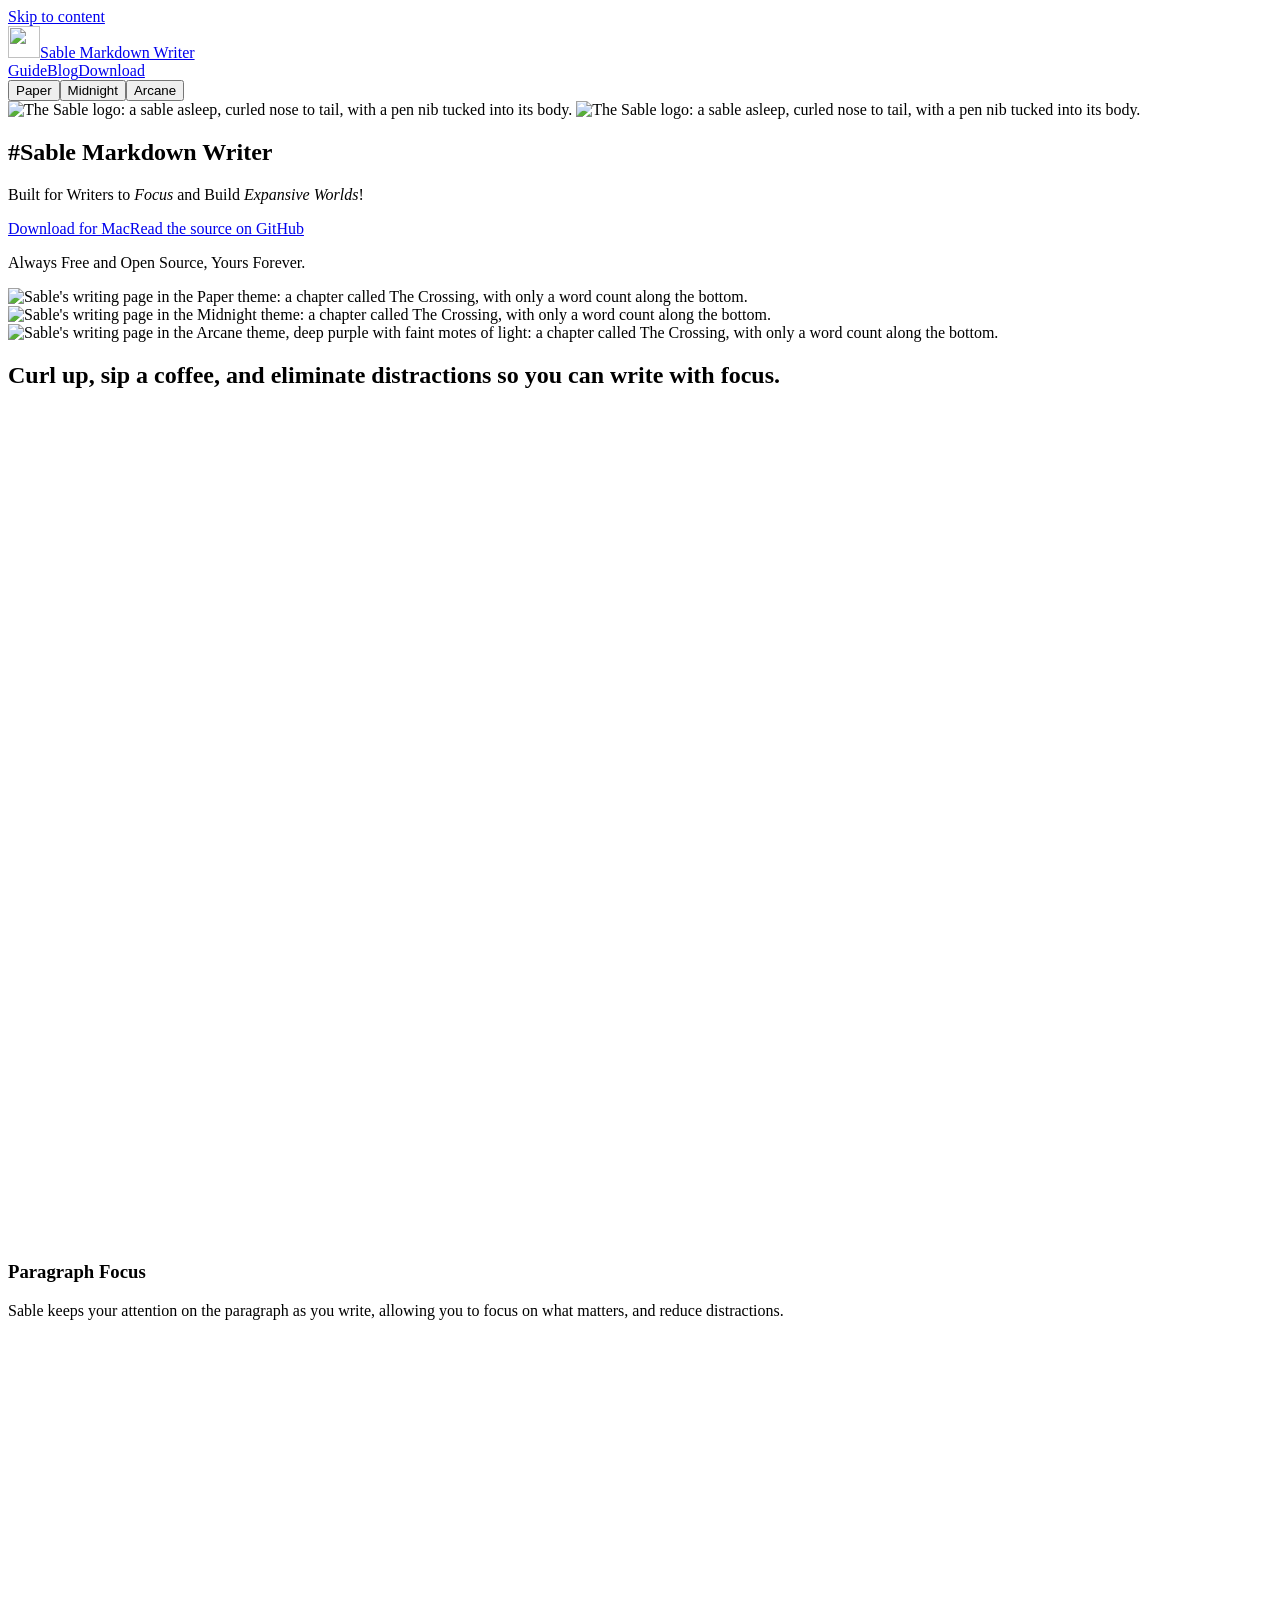
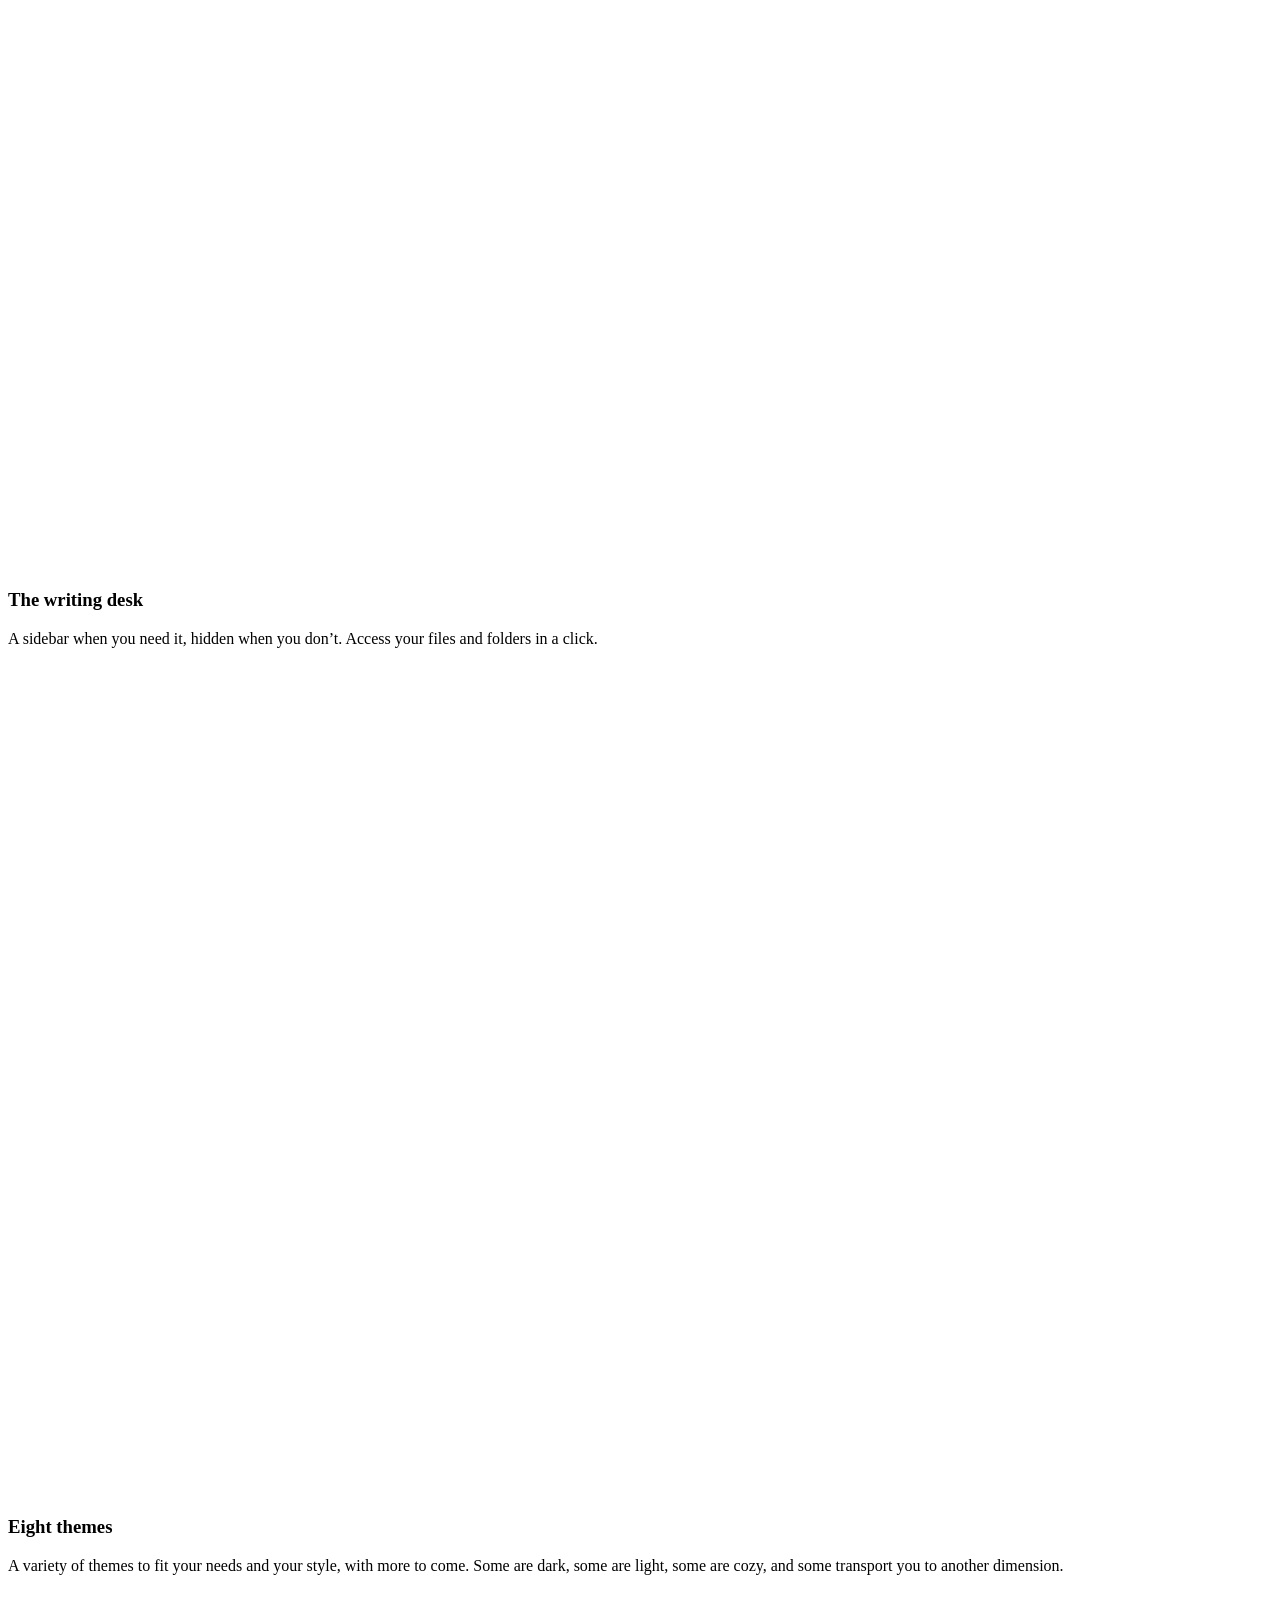
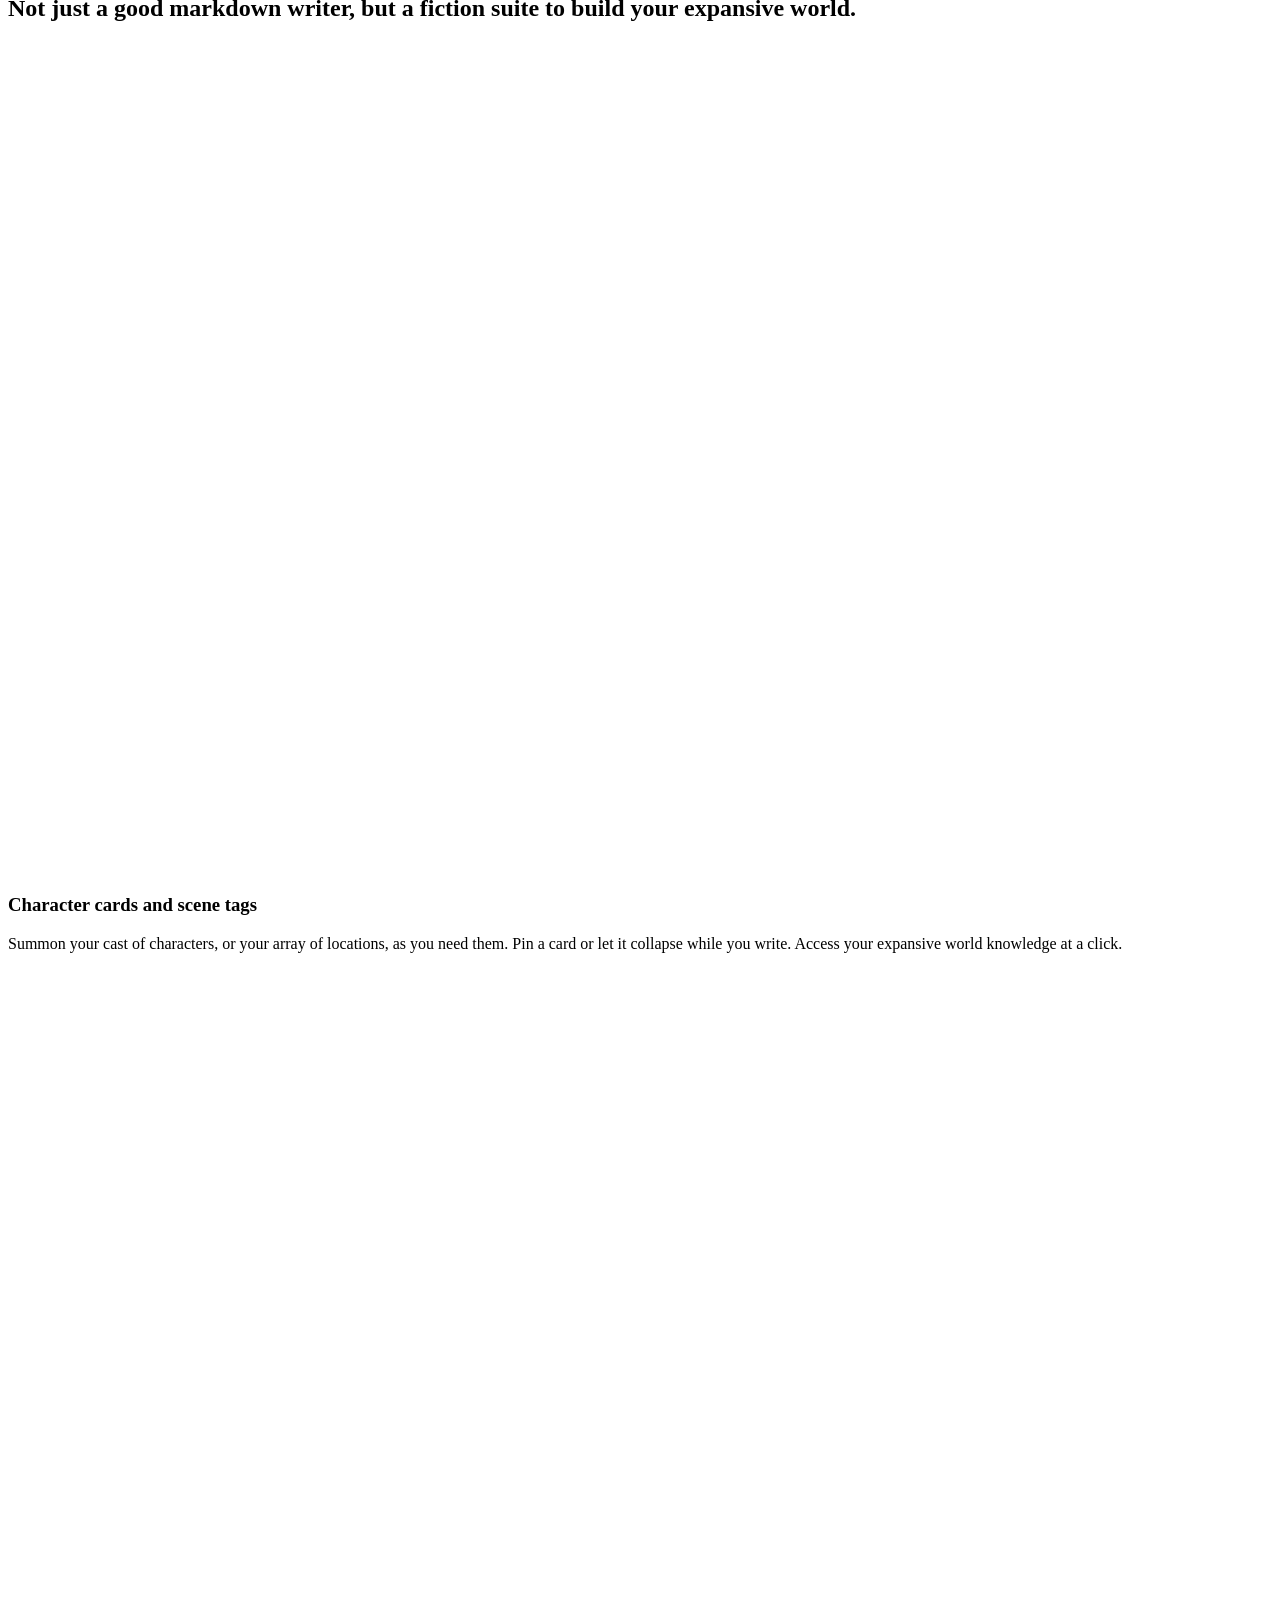
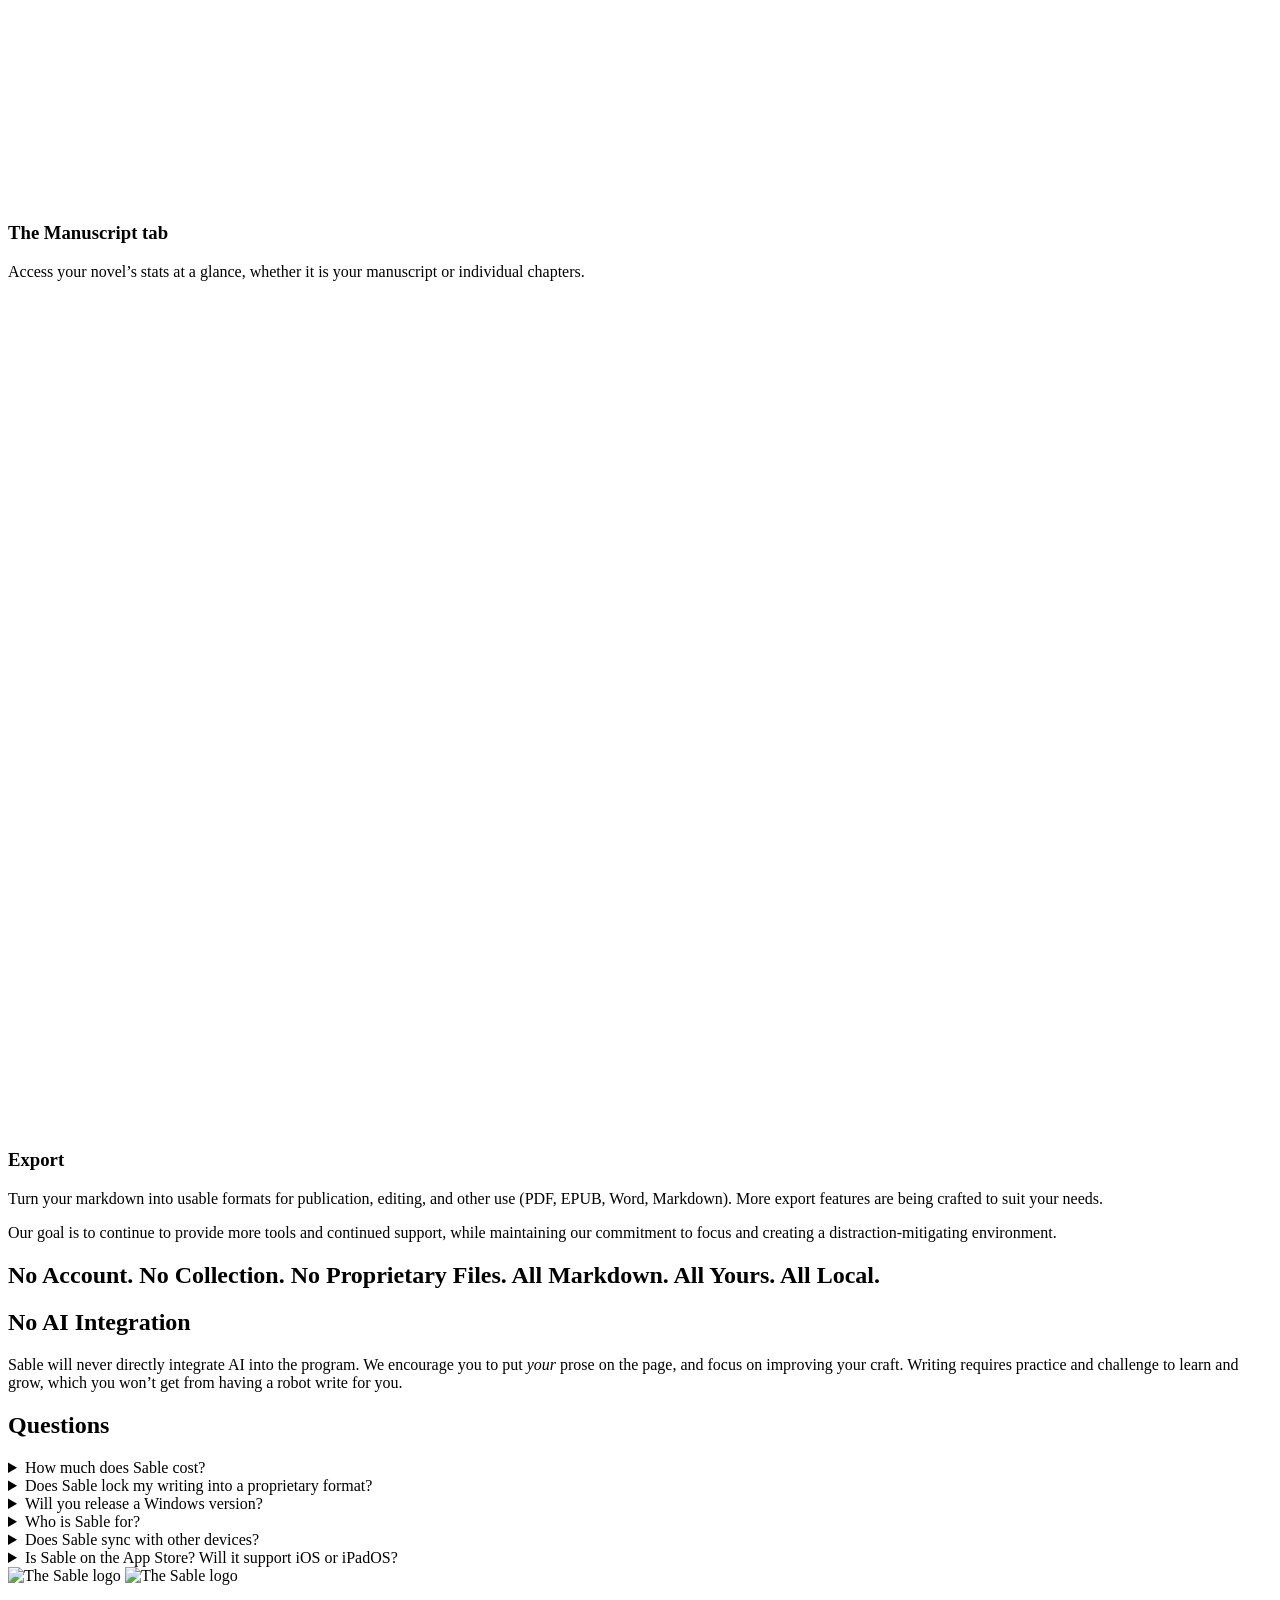
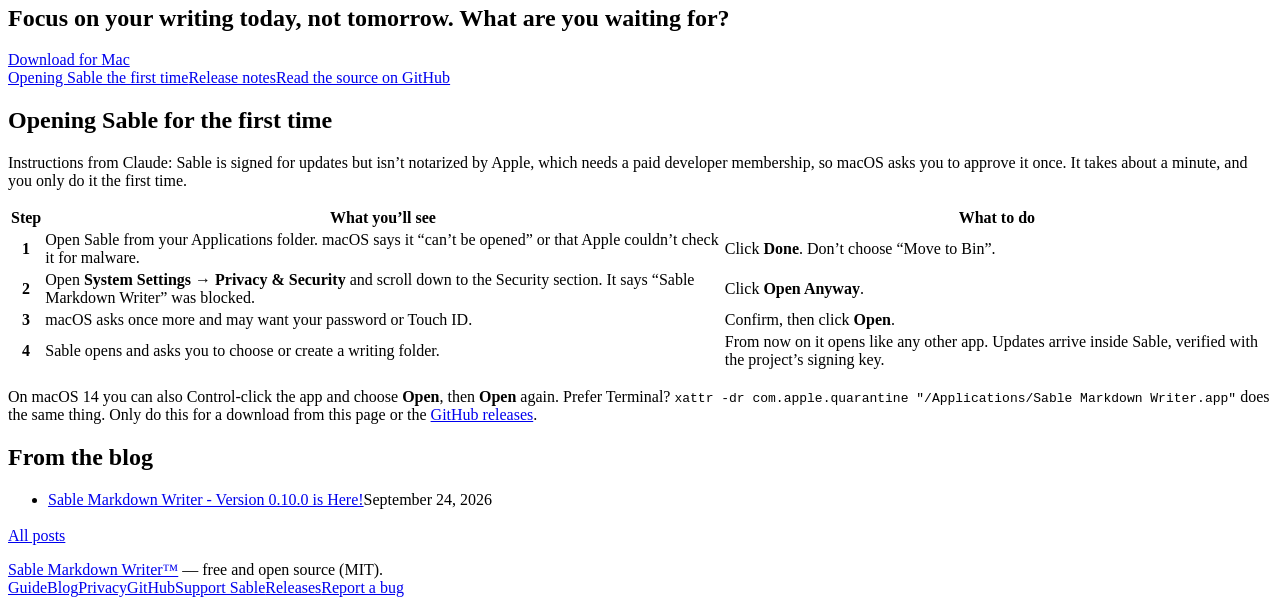
==== commit b19dbd47: "Add Paper, Midnight, and Arcane site themes; tour lines; bigger download - Three of Sable's own them" ====
--- a/website/index.html
+++ b/website/index.html
@@ -7,7 +7,7 @@
 <meta name="description" content="Sable is a free, open-source Markdown editor for Mac. Focus on the page, build Fiction Projects, and export manuscripts to PDF, EPUB, Word, or Markdown.">
 <link rel="canonical" href="https://sablewriter.app/">
 <meta name="color-scheme" content="light dark">
-<meta name="theme-color" media="(prefers-color-scheme: dark)" content="#242424">
+<meta name="theme-color" media="(prefers-color-scheme: dark)" content="#131820">
 <meta name="theme-color" media="(prefers-color-scheme: light)" content="#FAFAF8">
 <meta name="robots" content="index,follow,max-image-preview:large">
 <meta property="og:type" content="website">
@@ -25,12 +25,13 @@
 <meta name="twitter:image:alt" content="The Sable logo, a sable asleep and curled nose to tail with a pen nib tucked into its body, beside the words Sable Markdown Writer: A Mac App about Focused Writing.">
 <link rel="alternate" type="application/rss+xml" title="Sable Markdown Writer blog" href="/blog/feed.xml">
 <link rel="icon" href="/favicon.ico" sizes="any"><link rel="icon" type="image/png" href="/icon-32.png" sizes="32x32"><link rel="apple-touch-icon" href="/icon-180.png">
-<link rel="stylesheet" href="/site.css?v=19">
+<link rel="stylesheet" href="/site.css?v=20">
+<script src="/theme.js?v=1"></script>
 <script type="application/ld+json">
 {"@context":"https://schema.org","@graph":[
   {"@type":"Organization","@id":"https://sablewriter.app/#org","name":"Sable Markdown Writer","url":"https://sablewriter.app/","logo":{"@type":"ImageObject","url":"https://sablewriter.app/icon-512.png","width":512,"height":512},"sameAs":["https://github.com/ExxtraV/Sable"]},
   {"@type":"WebSite","@id":"https://sablewriter.app/#website","url":"https://sablewriter.app/","name":"Sable Markdown Writer","inLanguage":"en","publisher":{"@id":"https://sablewriter.app/#org"}},
-  {"@type":"SoftwareApplication","@id":"https://sablewriter.app/#app","name":"Sable Markdown Writer","alternateName":"Sable","url":"https://sablewriter.app/","description":"A free, open-source native Markdown editor for Mac, made for writers. Fiction Projects, scene tags, name highlighting, manuscript export, calm themes, and plain files you own.","applicationCategory":"ProductivityApplication","operatingSystem":"macOS 14 or later","softwareRequirements":"macOS 14 (Sonoma) or later; Apple Silicon or Intel","image":"https://sablewriter.app/og.jpg","downloadUrl":"https://github.com/ExxtraV/Sable/releases/latest","license":"https://github.com/ExxtraV/Sable/blob/main/LICENSE","isAccessibleForFree":true,"offers":{"@type":"Offer","price":"0","priceCurrency":"USD"},"softwareVersion":"0.10.0","screenshot":[{"@type":"ImageObject","url":"https://sablewriter.app/screenshots/writing-graphite.jpg","contentUrl":"https://sablewriter.app/screenshots/writing-graphite.jpg","width":2000,"height":1193,"caption":"Sable's writing page in the Graphite theme: a chapter called The Crossing, with only a word count along the bottom."},{"@type":"ImageObject","url":"https://sablewriter.app/screenshots/fiction-project.webp","contentUrl":"https://sablewriter.app/screenshots/fiction-project.webp","width":2000,"height":1256,"caption":"Sable open on a Fiction Project called Through Horns & Hooves: the file desk on the left, a chapter with sentence colors in the middle, and a character card for Iskra Viess pinned at the top right."},{"@type":"ImageObject","url":"https://sablewriter.app/clips/cards.jpg","contentUrl":"https://sablewriter.app/clips/cards.jpg","width":1440,"height":830,"caption":"Character and location cards open beside a chapter in Sable, next to the scene tags that opened them."},{"@type":"ImageObject","url":"https://sablewriter.app/clips/manuscript.jpg","contentUrl":"https://sablewriter.app/clips/manuscript.jpg","width":1440,"height":830,"caption":"Sable's Manuscript tab with the word count, a 20,000-word goal, and three chapters, beside the open chapter."},{"@type":"ImageObject","url":"https://sablewriter.app/clips/export.jpg","contentUrl":"https://sablewriter.app/clips/export.jpg","width":1440,"height":830,"caption":"Sable's Export Manuscript sheet, with PDF, EPUB, Word, and Markdown choices."}],"author":{"@id":"https://sablewriter.app/#org"},"publisher":{"@id":"https://sablewriter.app/#org"},"sameAs":["https://github.com/ExxtraV/Sable"]},
+  {"@type":"SoftwareApplication","@id":"https://sablewriter.app/#app","name":"Sable Markdown Writer","alternateName":"Sable","url":"https://sablewriter.app/","description":"A free, open-source native Markdown editor for Mac, made for writers. Fiction Projects, scene tags, name highlighting, manuscript export, calm themes, and plain files you own.","applicationCategory":"ProductivityApplication","operatingSystem":"macOS 14 or later","softwareRequirements":"macOS 14 (Sonoma) or later; Apple Silicon or Intel","image":"https://sablewriter.app/og.jpg","downloadUrl":"https://github.com/ExxtraV/Sable/releases/latest","license":"https://github.com/ExxtraV/Sable/blob/main/LICENSE","isAccessibleForFree":true,"offers":{"@type":"Offer","price":"0","priceCurrency":"USD"},"softwareVersion":"0.10.0","screenshot":[{"@type":"ImageObject","url":"https://sablewriter.app/screenshots/writing-midnight.jpg","contentUrl":"https://sablewriter.app/screenshots/writing-midnight.jpg","width":2000,"height":1193,"caption":"Sable's writing page in the Midnight theme: a chapter called The Crossing, with only a word count along the bottom."},{"@type":"ImageObject","url":"https://sablewriter.app/screenshots/fiction-project.webp","contentUrl":"https://sablewriter.app/screenshots/fiction-project.webp","width":2000,"height":1256,"caption":"Sable open on a Fiction Project called Through Horns & Hooves: the file desk on the left, a chapter with sentence colors in the middle, and a character card for Iskra Viess pinned at the top right."},{"@type":"ImageObject","url":"https://sablewriter.app/clips/cards.jpg","contentUrl":"https://sablewriter.app/clips/cards.jpg","width":1440,"height":830,"caption":"Character and location cards open beside a chapter in Sable, next to the scene tags that opened them."},{"@type":"ImageObject","url":"https://sablewriter.app/clips/manuscript.jpg","contentUrl":"https://sablewriter.app/clips/manuscript.jpg","width":1440,"height":830,"caption":"Sable's Manuscript tab with the word count, a 20,000-word goal, and three chapters, beside the open chapter."},{"@type":"ImageObject","url":"https://sablewriter.app/clips/export.jpg","contentUrl":"https://sablewriter.app/clips/export.jpg","width":1440,"height":830,"caption":"Sable's Export Manuscript sheet, with PDF, EPUB, Word, and Markdown choices."}],"author":{"@id":"https://sablewriter.app/#org"},"publisher":{"@id":"https://sablewriter.app/#org"},"sameAs":["https://github.com/ExxtraV/Sable"]},
   {"@type":"FAQPage","mainEntity":[
     {"@type":"Question","name":"How much does Sable cost?","acceptedAnswer":{"@type":"Answer","text":"Free, and always so. Sable will remain free and open source."}},
     {"@type":"Question","name":"Does Sable lock my writing into a proprietary format?","acceptedAnswer":{"@type":"Answer","text":"No, all written files are Markdown files, which can be opened by any other markdown editor or program that supports markdown."}},
@@ -46,25 +47,22 @@
 <a class="skip" href="#main">Skip to content</a>
 <header class="site"><div class="bar">
   <a class="brand" href="/"><img src="/icon-64.png" alt="" width="32" height="32"><span>Sable Markdown Writer</span></a>
-  <nav aria-label="Main"><a href="/guide">Guide</a><a href="/blog">Blog</a><a href="#download">Download</a></nav>
+  <div class="bar-end"><nav aria-label="Main"><a href="/guide">Guide</a><a href="/blog">Blog</a><a href="#download">Download</a></nav><div class="themes" role="group" aria-label="Site theme"><button type="button" data-set-theme="paper" aria-pressed="false"><i aria-hidden="true"></i>Paper</button><button type="button" data-set-theme="midnight" aria-pressed="false"><i aria-hidden="true"></i>Midnight</button><button type="button" data-set-theme="arcane" aria-pressed="false"><i aria-hidden="true"></i>Arcane</button></div></div>
 </div></header>
 
 <main id="main">
   <section class="first" aria-labelledby="name">
-    <picture>
-      <source srcset="/brand/mark-primary.png" media="(prefers-color-scheme: light)">
-      <img class="mark" src="/brand/mark-reverse.png" alt="The Sable logo: a sable asleep, curled nose to tail, with a pen nib tucked into its body." width="512" height="512">
-    </picture>
+    <img class="mark t-paper" src="/brand/mark-primary.png" alt="The Sable logo: a sable asleep, curled nose to tail, with a pen nib tucked into its body." width="512" height="512">
+    <img class="mark t-night" src="/brand/mark-reverse.png" alt="The Sable logo: a sable asleep, curled nose to tail, with a pen nib tucked into its body." width="512" height="512" loading="lazy">
     <h1 id="name"><span class="md" aria-hidden="true">#</span>Sable Markdown Writer</h1>
     <p class="line">Built for Writers to <em>Focus</em> and Build <em>Expansive Worlds</em>!</p>
     <div class="actions"><a class="button" data-download href="https://github.com/ExxtraV/Sable/releases/latest">Download for Mac</a><a href="https://github.com/ExxtraV/Sable">Read the source on GitHub</a></div>
     <p class="quiet" data-download-note hidden></p>
     <p class="facts">Always Free and Open Source, Yours Forever.</p>
     <div class="shot-wrap">
-      <picture>
-        <source srcset="/screenshots/writing-parchment.jpg" media="(prefers-color-scheme: light)">
-        <img class="shot" src="/screenshots/writing-graphite.jpg" alt="Sable's writing page in the Graphite theme: a chapter called The Crossing, with only a word count along the bottom." width="2000" height="1193">
-      </picture>
+      <img class="shot t-paper" src="/screenshots/writing-paper.jpg" alt="Sable's writing page in the Paper theme: a chapter called The Crossing, with only a word count along the bottom." width="2000" height="1193" loading="lazy">
+      <img class="shot t-midnight" src="/screenshots/writing-midnight.jpg" alt="Sable's writing page in the Midnight theme: a chapter called The Crossing, with only a word count along the bottom." width="2000" height="1193" loading="lazy">
+      <img class="shot t-arcane" src="/screenshots/writing-arcane.jpg" alt="Sable's writing page in the Arcane theme, deep purple with faint motes of light: a chapter called The Crossing, with only a word count along the bottom." width="2000" height="1193" loading="lazy">
     </div>
   </section>
 
@@ -75,28 +73,28 @@
       <article class="step" data-clip="focus">
         <div class="frame"><video src="/clips/focus.mp4" poster="/clips/focus.jpg" width="1440" height="830" muted loop playsinline preload="none" aria-label="A new sentence is typed into a chapter while the paragraphs around it dim, so only the one being written stays bright."></video></div>
         <h3>Paragraph Focus</h3>
-        <p class="todo">PROSE-TODO: tour-focus</p>
+        <p>Sable keeps your attention on the paragraph as you write, allowing you to focus on what matters, and reduce distractions.</p>
       </article>
       <article class="step" data-clip="desk">
         <div class="frame"><video src="/clips/desk.mp4" poster="/clips/desk.jpg" width="1440" height="830" muted loop playsinline preload="none" aria-label="The writing desk slides in from the left with the project's folders, then slides away again, leaving only the page."></video></div>
         <h3>The writing desk</h3>
-        <p class="todo">PROSE-TODO: tour-desk</p>
+        <p>A sidebar when you need it, hidden when you don’t. Access your files and folders in a click.</p>
       </article>
       <article class="step" data-clip="themes">
         <div class="frame"><video src="/clips/themes.mp4" poster="/clips/themes.jpg" width="1440" height="830" muted loop playsinline preload="none" aria-label="The same chapter changes theme: Graphite, Arcane, Parchment, Obsidian, Forest, Paper, Midnight, and back to Graphite."></video></div>
         <h3>Eight themes</h3>
-        <p class="todo">PROSE-TODO: tour-themes</p>
+        <p>A variety of themes to fit your needs and your style, with more to come. Some are dark, some are light, some are cozy, and some transport you to another dimension.</p>
       </article>
         <h2 id="projects">Not just a good markdown writer, but a fiction suite to build your expansive world.</h2>
       <article class="step" data-clip="cards">
         <div class="frame"><video src="/clips/cards.mp4" poster="/clips/cards.jpg" width="1440" height="830" muted loop playsinline preload="none" aria-label="Clicking the scene tags under the page opens a character card for Mara and a location card for The Harbor beside the chapter."></video></div>
         <h3>Character cards and scene tags</h3>
-        <p class="todo">PROSE-TODO: tour-cards</p>
+        <p>Summon your cast of characters, or your array of locations, as you need them. Pin a card or let it collapse while you write. Access your expansive world knowledge at a click.</p>
       </article>
       <article class="step" data-clip="manuscript">
         <div class="frame"><video src="/clips/manuscript.mp4" poster="/clips/manuscript.jpg" width="1440" height="830" muted loop playsinline preload="none" aria-label="The Manuscript tab shows the word count and goal, and clicking each chapter opens it on the page."></video></div>
         <h3>The Manuscript tab</h3>
-        <p class="todo">PROSE-TODO: tour-manuscript</p>
+        <p>Access your novel’s stats at a glance, whether it is your manuscript or individual chapters.</p>
       </article>
       <article class="step" data-clip="export">
         <div class="frame"><video src="/clips/export.mp4" poster="/clips/export.jpg" width="1440" height="830" muted loop playsinline preload="none" aria-label="The Export Manuscript sheet opens, and the choices switch from a PDF in Manuscript style to Book style, then to EPUB."></video></div>
@@ -134,9 +132,14 @@
   </section>
 
   <section class="part column download" id="download" aria-labelledby="download-h">
+    <img class="mark t-paper" src="/brand/mark-primary.png" alt="The Sable logo" width="512" height="512" loading="lazy">
+    <img class="mark t-night" src="/brand/mark-reverse.png" alt="The Sable logo" width="512" height="512" loading="lazy">
     <h2 id="download-h">Focus on your writing today, not tomorrow. What are you waiting for?</h2>
-    <div class="actions"><a class="button" data-download href="https://github.com/ExxtraV/Sable/releases/latest">Download for Mac</a><a href="#first-open">Opening Sable the first time</a><a href="https://github.com/ExxtraV/Sable/releases">Release notes</a></div>
-    <p class="quiet" data-download-note hidden style="margin-top:12px"></p>
+    <div class="actions">
+      <a class="button" data-download href="https://github.com/ExxtraV/Sable/releases/latest">Download for Mac</a>
+      <p class="quiet" data-download-note hidden></p>
+      <div class="links"><a href="#first-open">Opening Sable the first time</a><a href="https://github.com/ExxtraV/Sable/releases">Release notes</a><a href="https://github.com/ExxtraV/Sable">Read the source on GitHub</a></div>
+    </div>
   </section>
 
   <section class="part column" id="first-open" aria-labelledby="first-open-h">
@@ -167,7 +170,7 @@
   <!-- blog-list:end -->
 </main>
 
-<footer class="site"><div class="bar"><span>Sable Markdown Writer — free and open source (MIT).</span><nav aria-label="Footer"><a href="/guide">Guide</a><a href="/blog">Blog</a><a href="/privacy">Privacy</a><a href="https://github.com/ExxtraV/Sable">GitHub</a><a href="https://buymeacoffee.com/sablewriter">Support Sable</a><a href="https://github.com/ExxtraV/Sable/releases">Releases</a><a href="https://github.com/ExxtraV/Sable/issues">Report a bug</a></nav></div></footer>
-<script src="/site.js?v=16" defer></script>
+<footer class="site"><div class="bar"><span><a href="https://github.com/ExxtraV/Sable/blob/main/TRADEMARK.md">Sable Markdown Writer™</a> — free and open source (MIT).</span><nav aria-label="Footer"><a href="/guide">Guide</a><a href="/blog">Blog</a><a href="/privacy">Privacy</a><a href="https://github.com/ExxtraV/Sable">GitHub</a><a href="https://buymeacoffee.com/sablewriter">Support Sable</a><a href="https://github.com/ExxtraV/Sable/releases">Releases</a><a href="https://github.com/ExxtraV/Sable/issues">Report a bug</a></nav></div></footer>
+<script src="/site.js?v=17" defer></script>
 </body>
 </html>
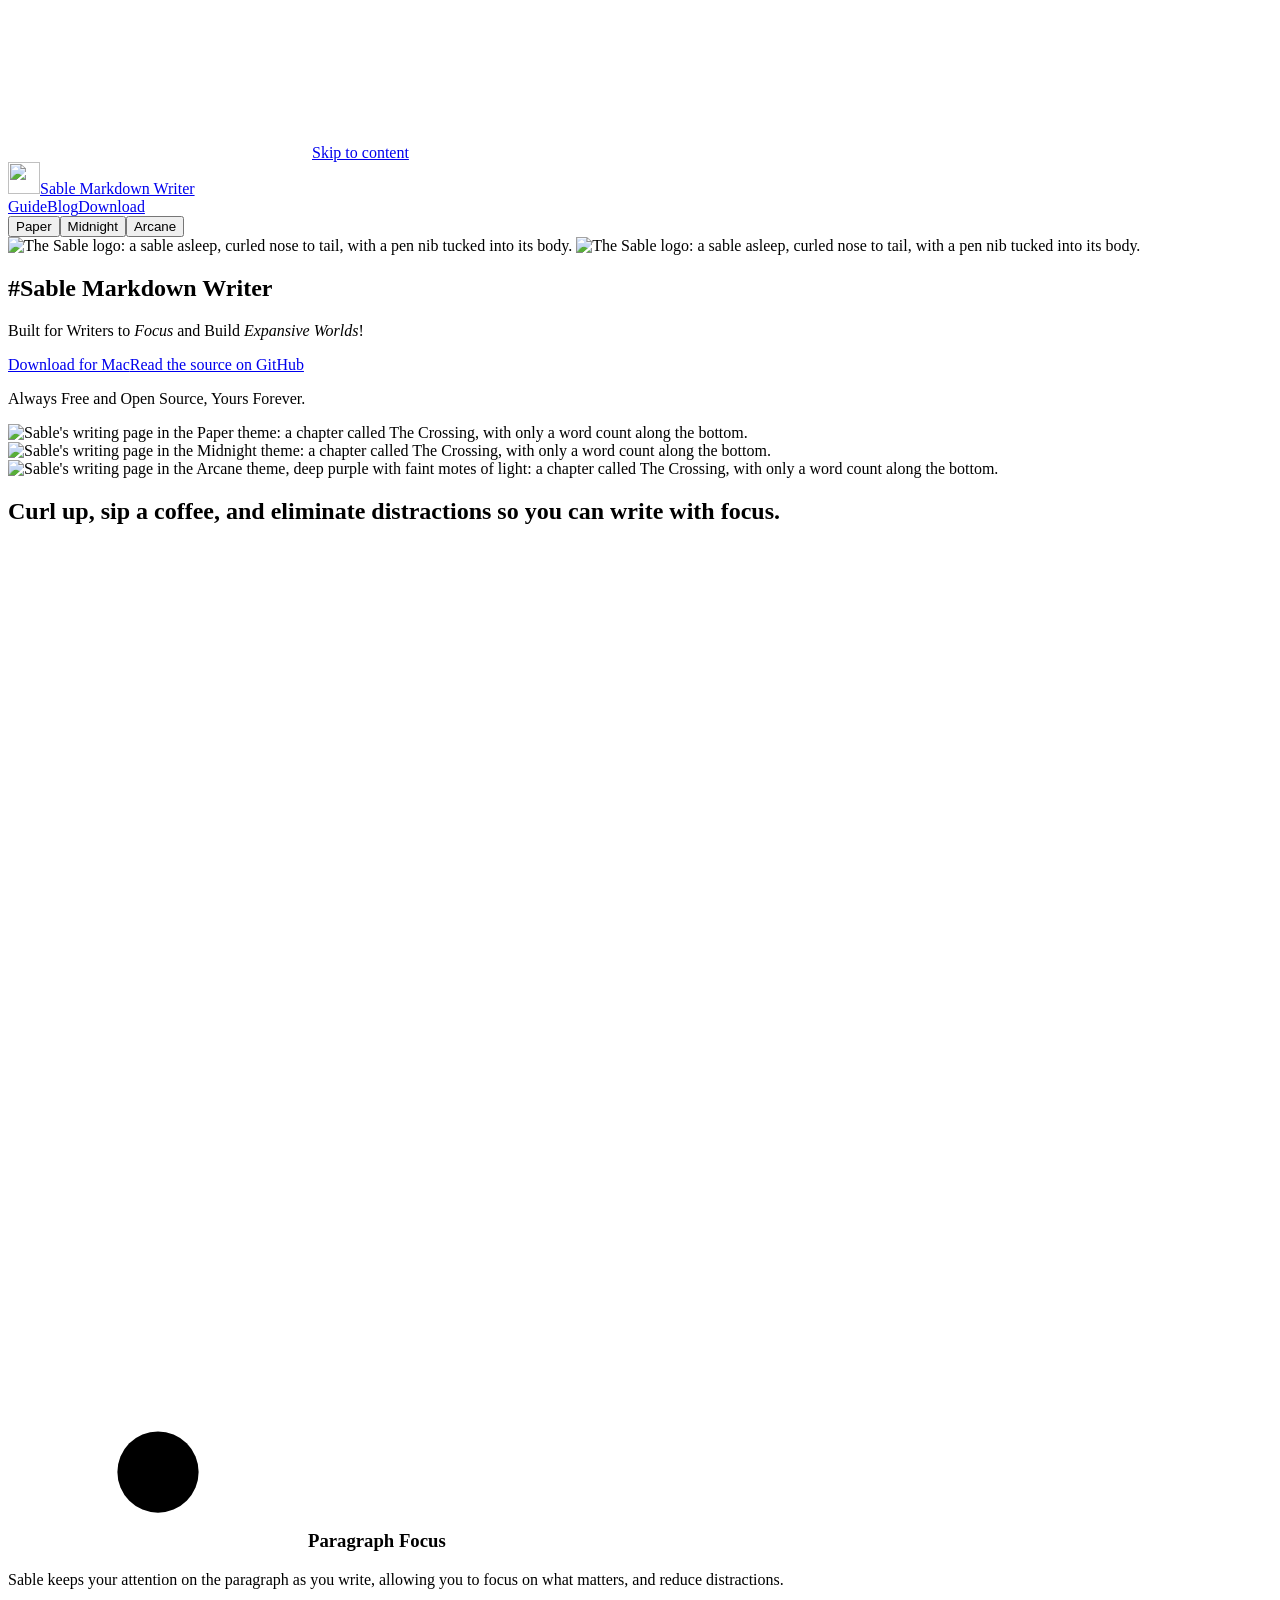
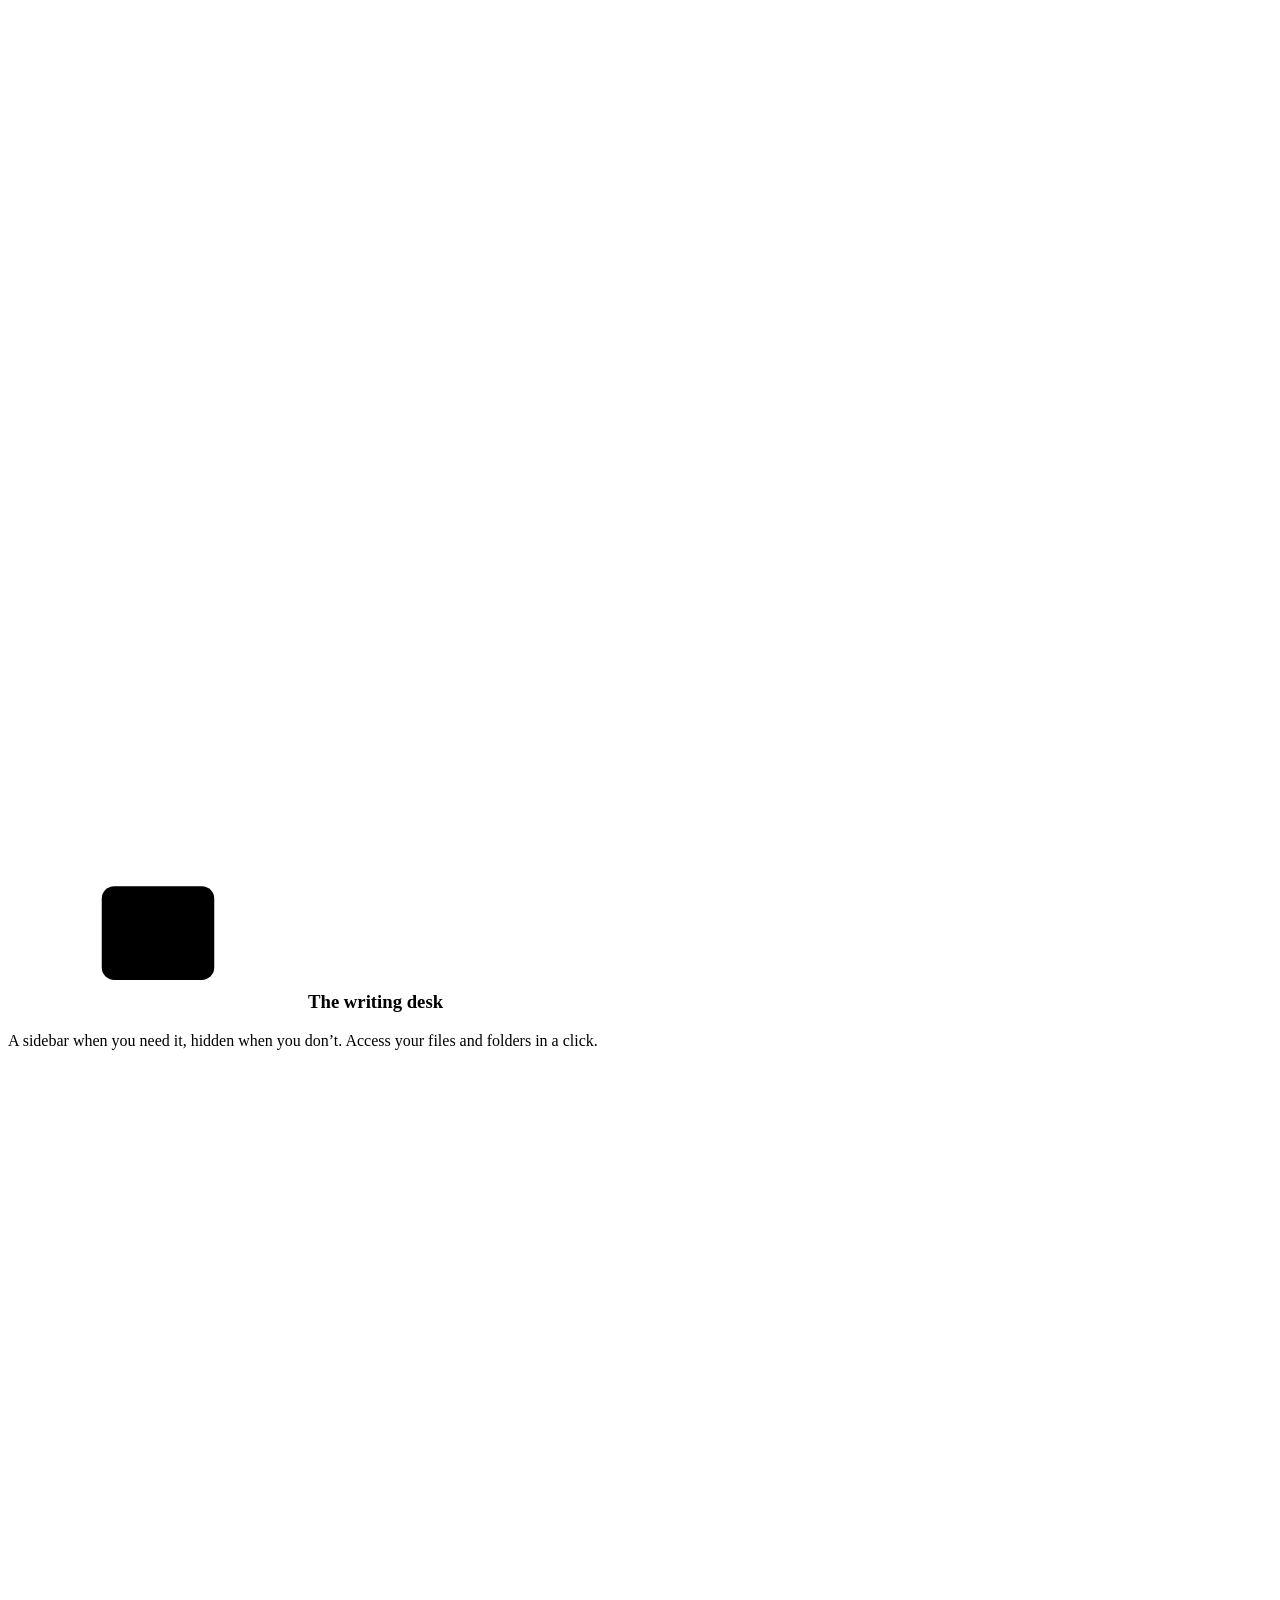
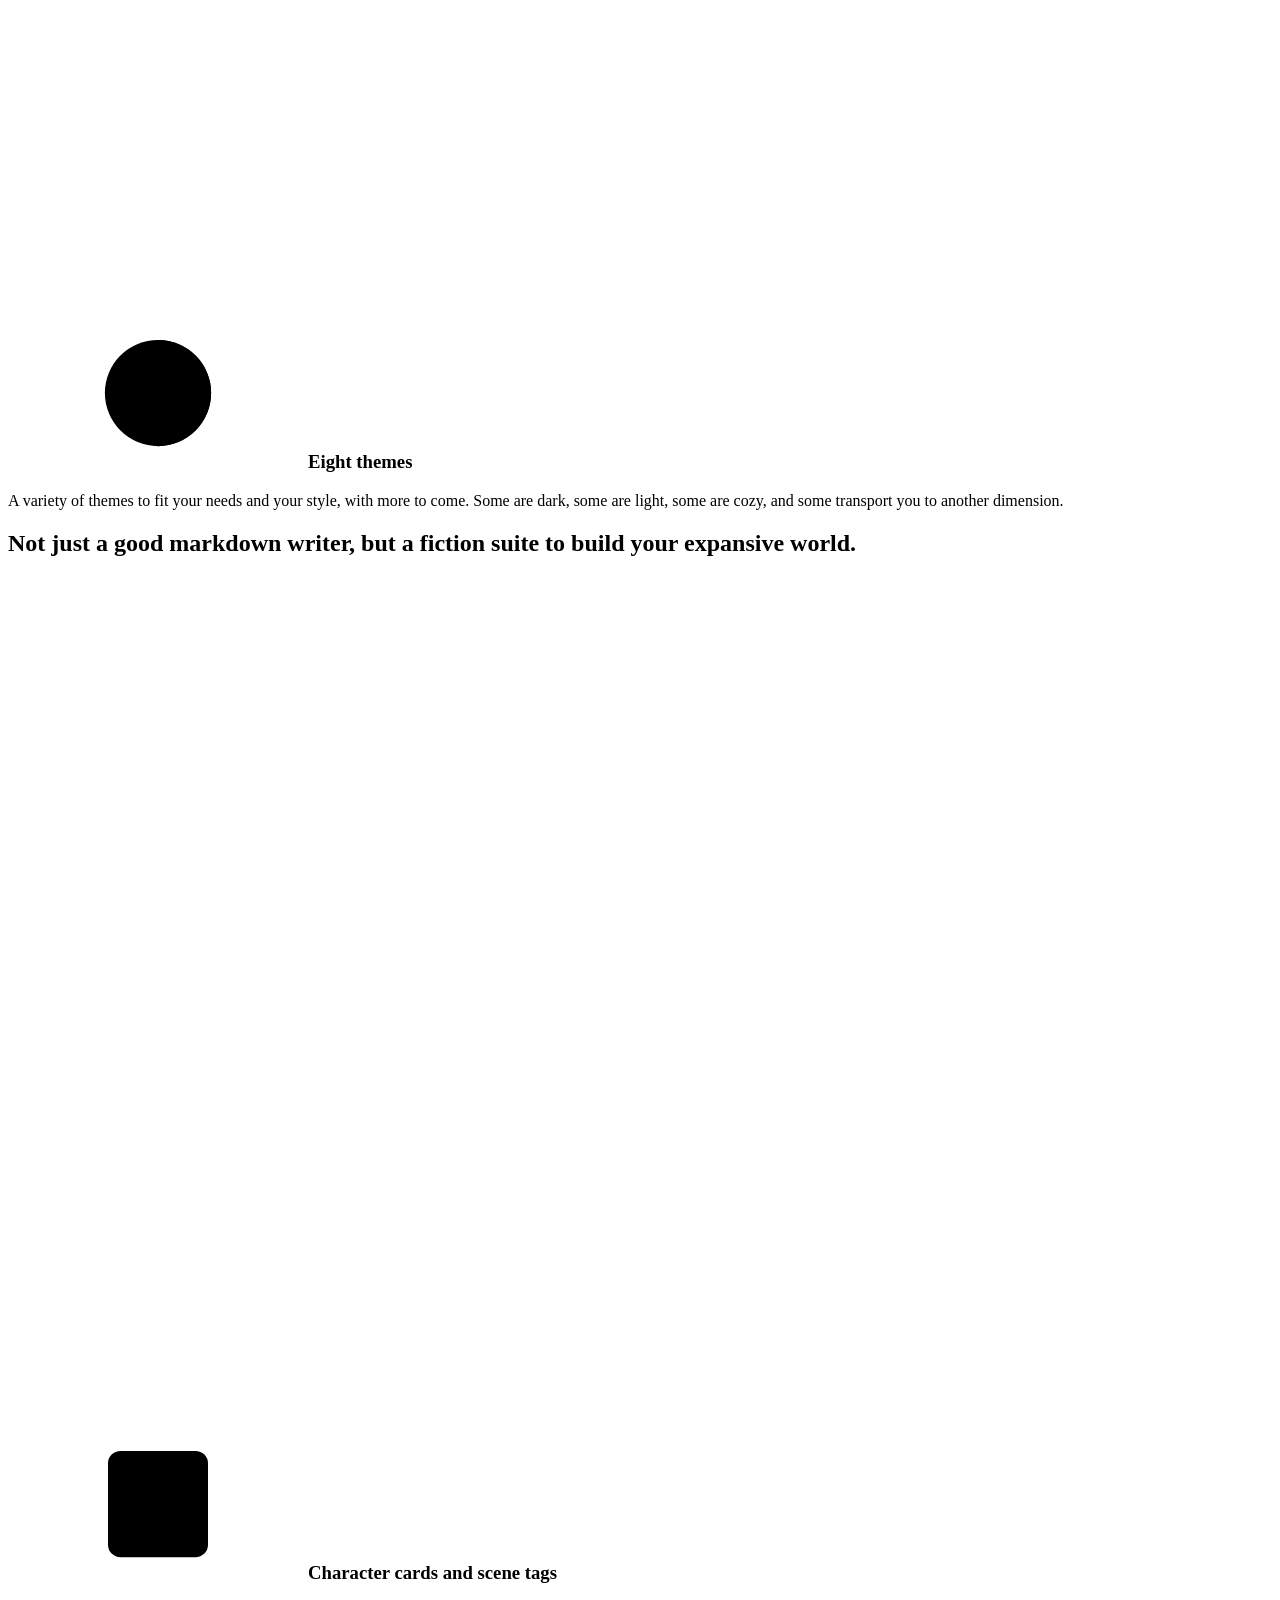
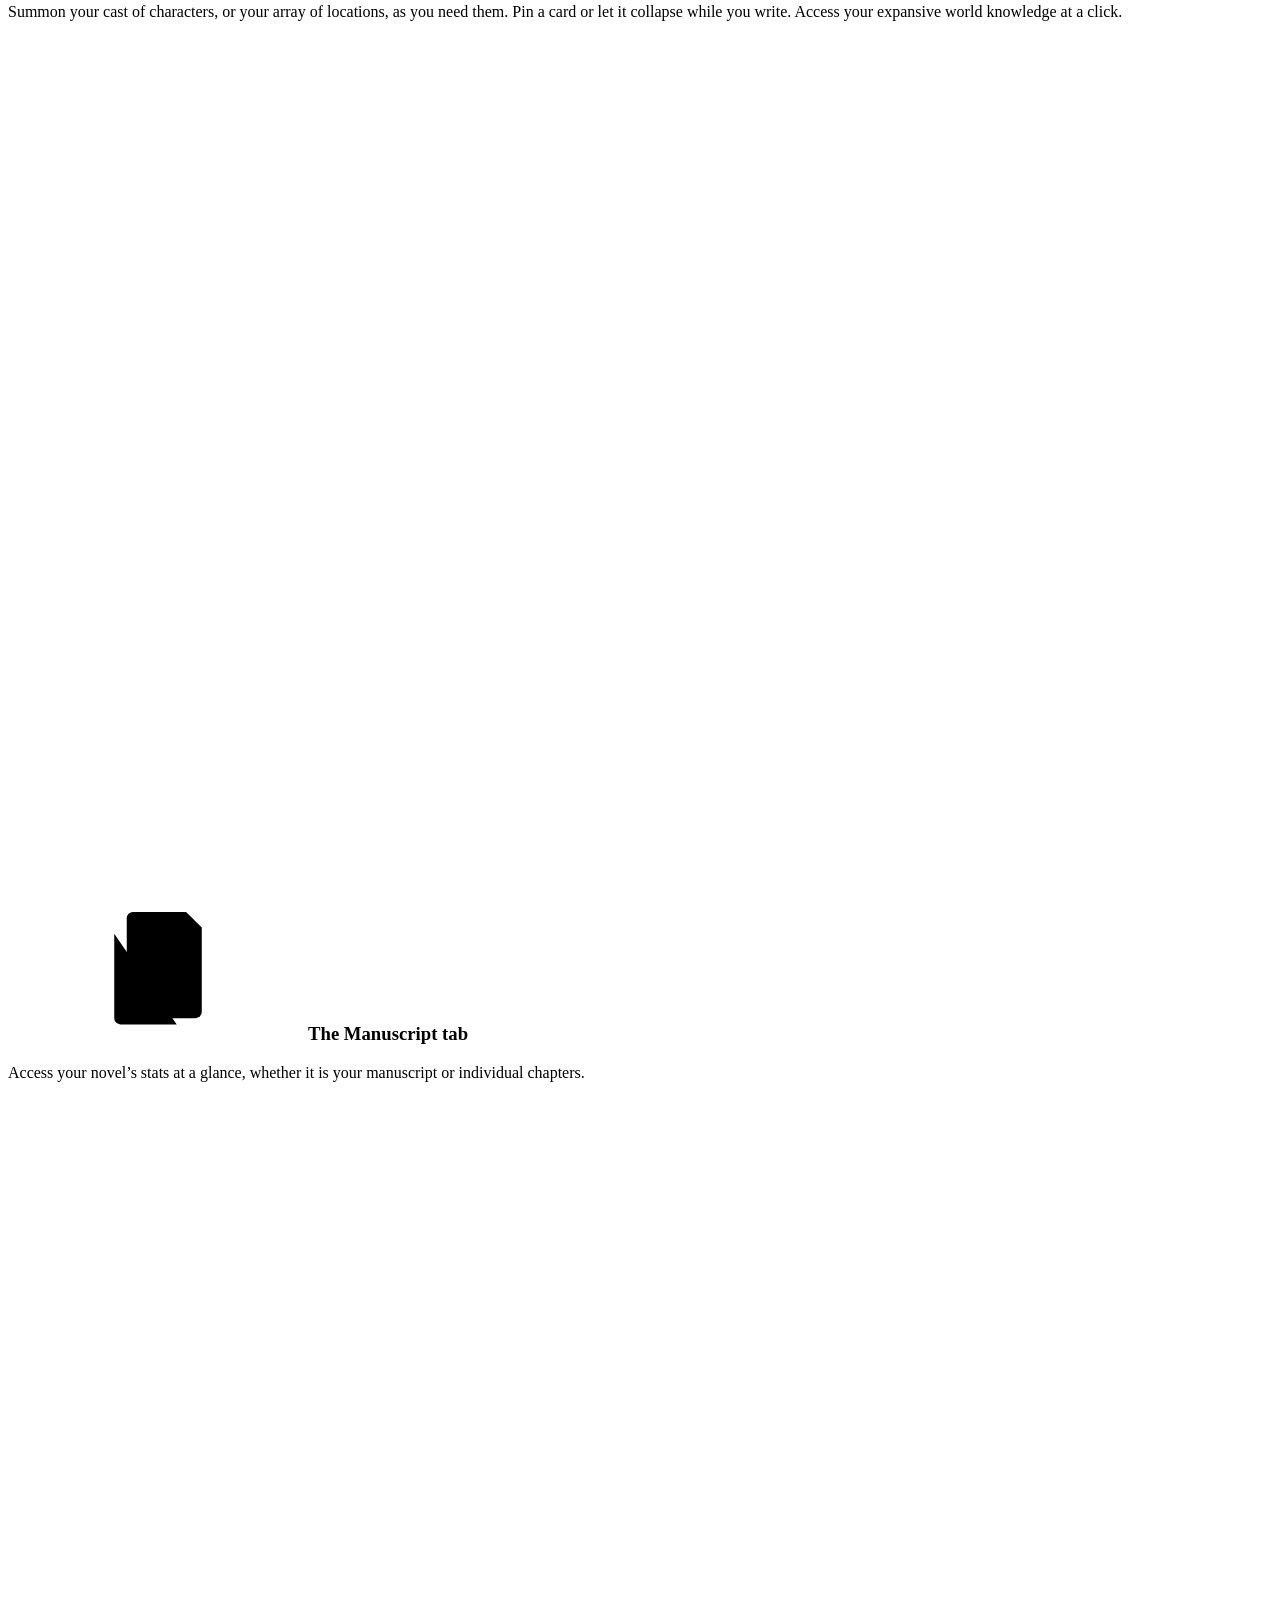
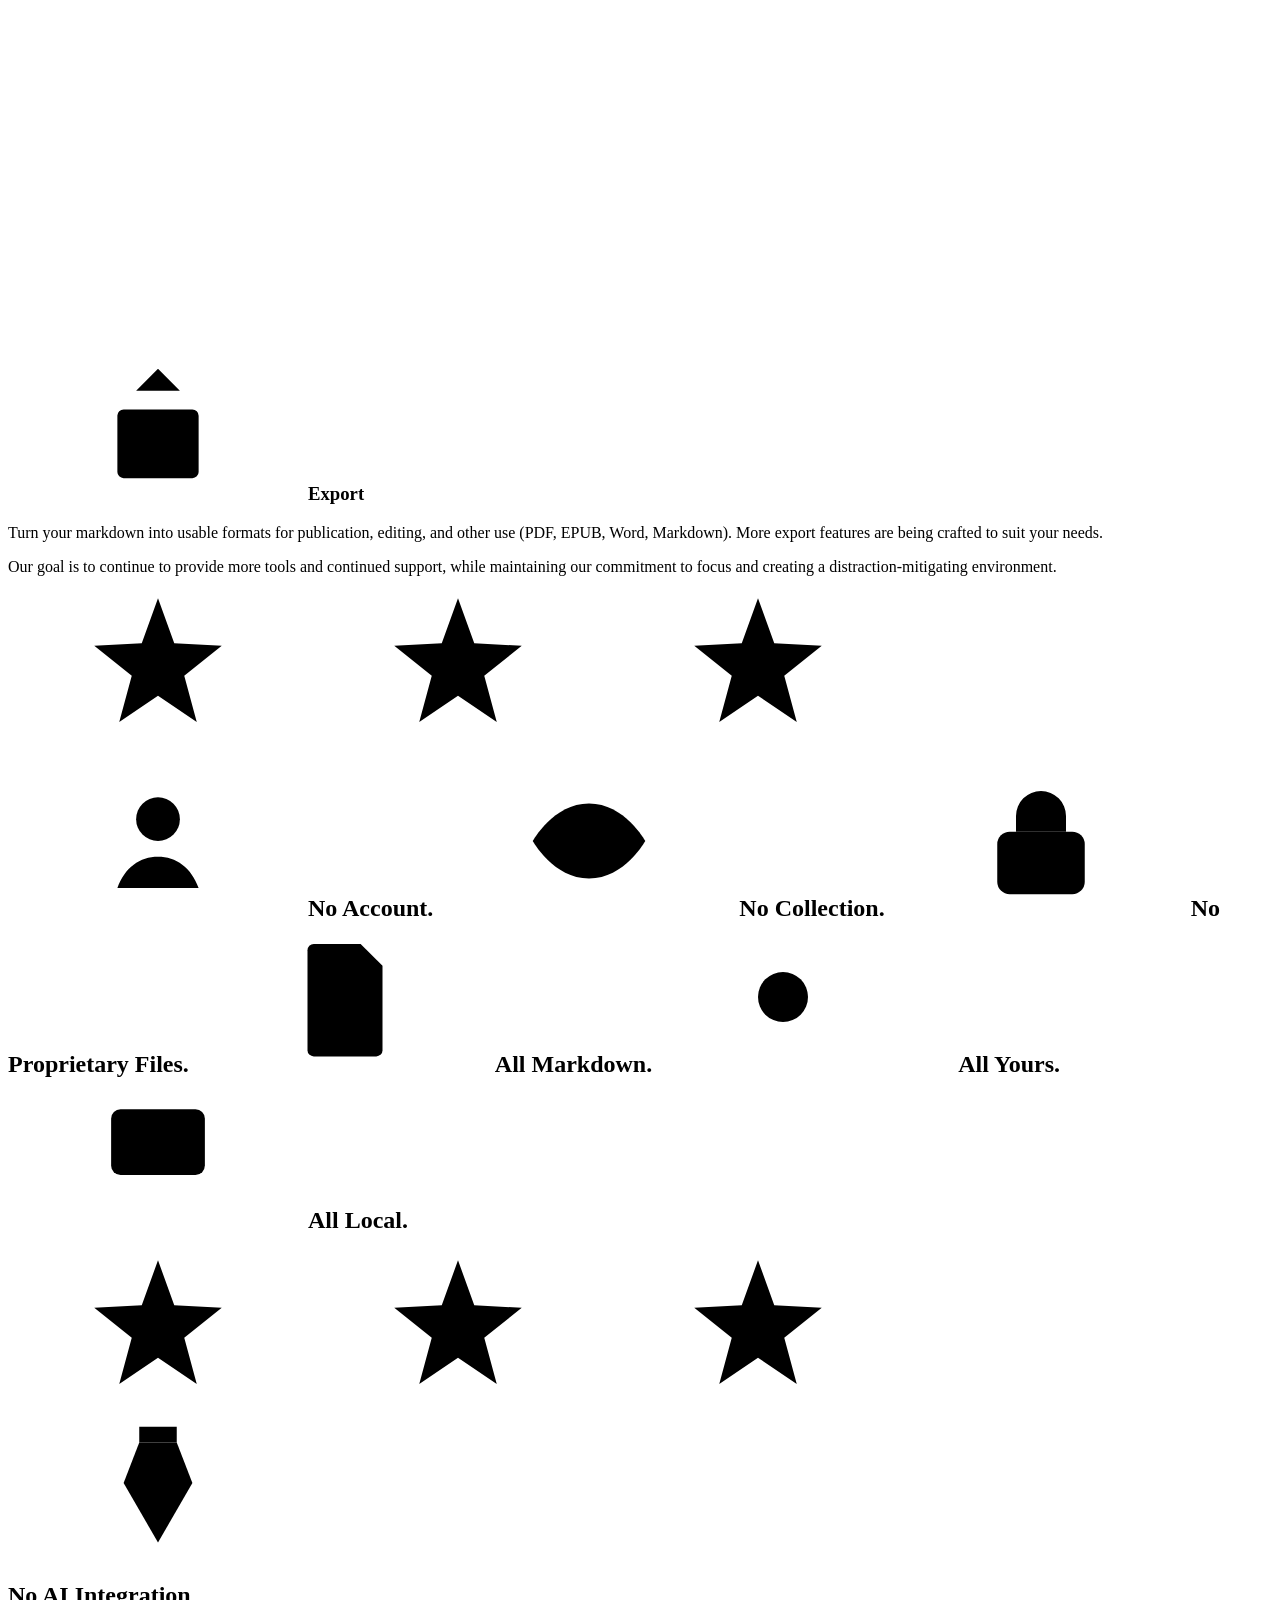
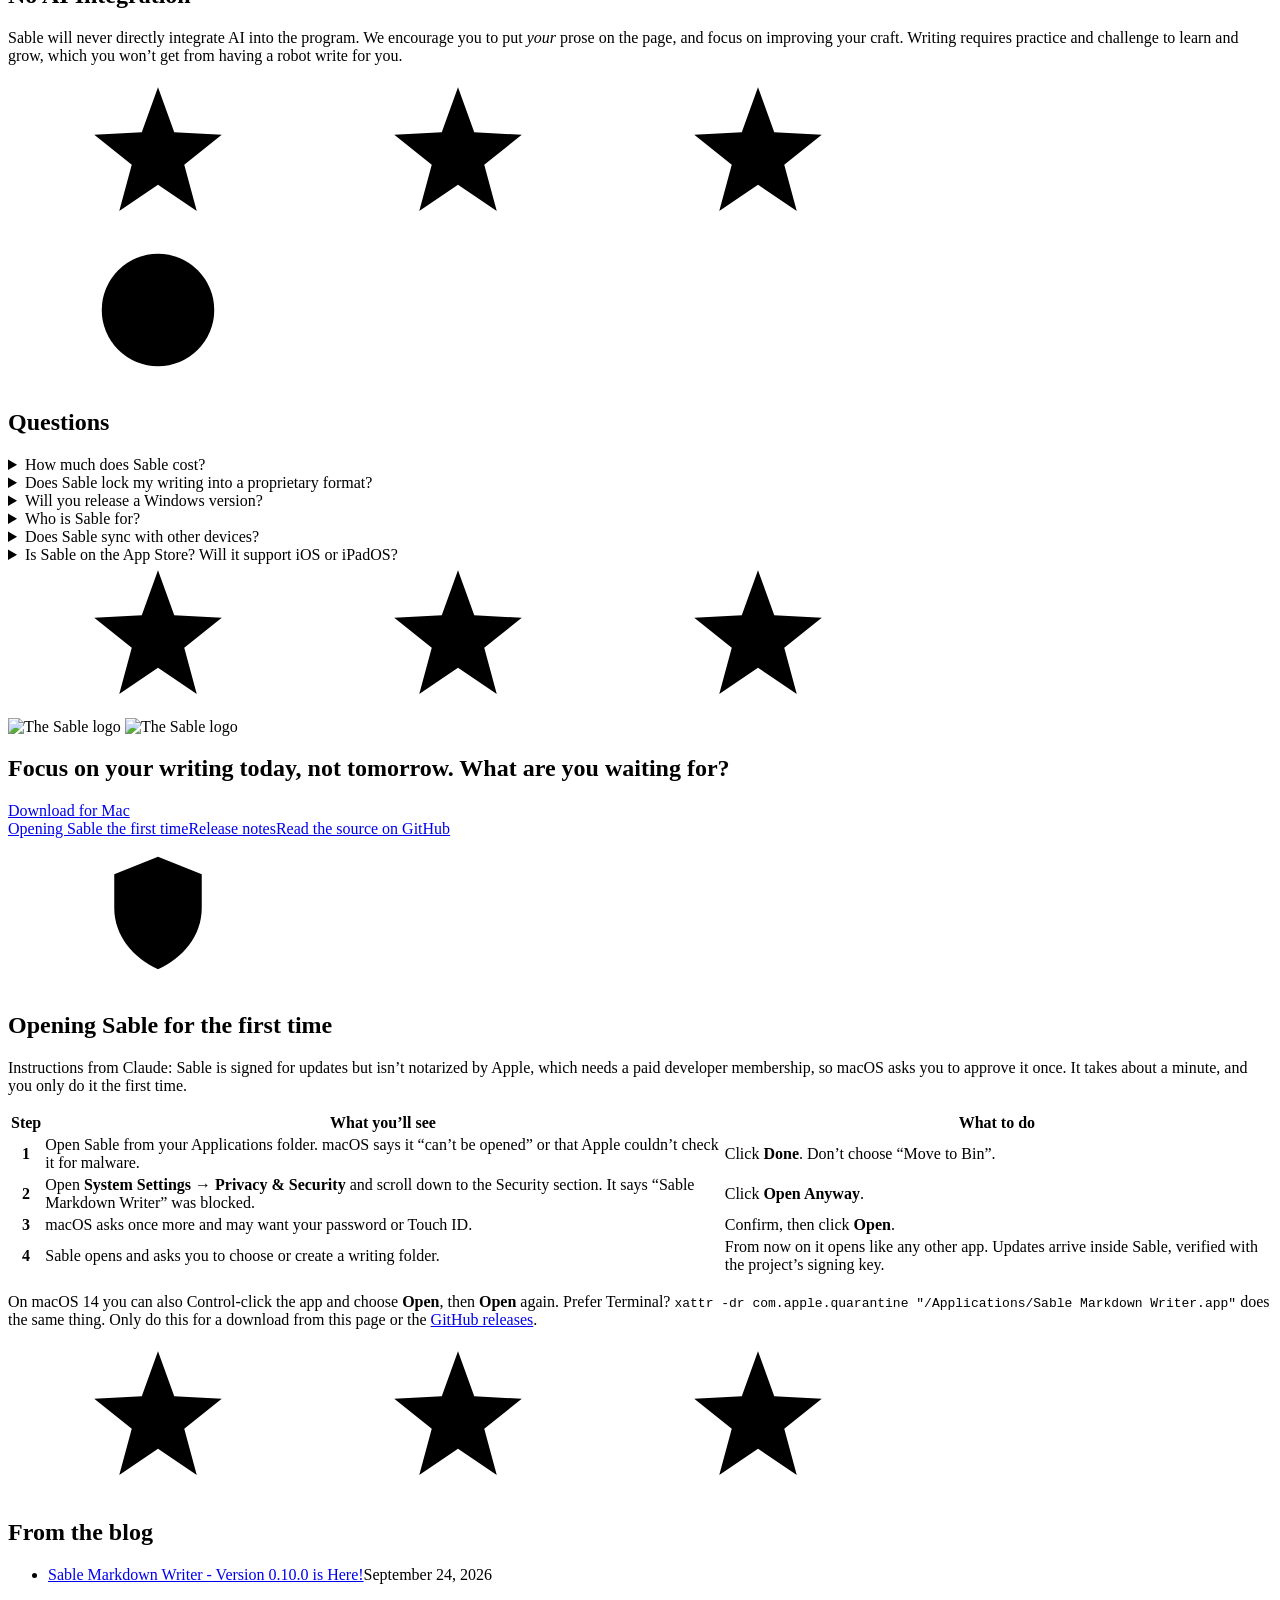
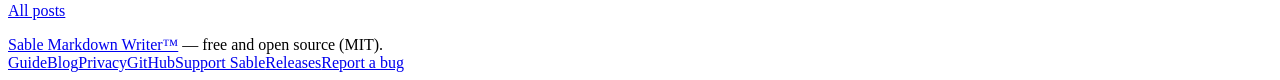
==== commit 4d2dfc70: "Add line icons and scene breaks; drift Arcane's motes; fix FAQ wording - An original set of thin lin" ====
--- a/website/index.html
+++ b/website/index.html
@@ -25,7 +25,7 @@
 <meta name="twitter:image:alt" content="The Sable logo, a sable asleep and curled nose to tail with a pen nib tucked into its body, beside the words Sable Markdown Writer: A Mac App about Focused Writing.">
 <link rel="alternate" type="application/rss+xml" title="Sable Markdown Writer blog" href="/blog/feed.xml">
 <link rel="icon" href="/favicon.ico" sizes="any"><link rel="icon" type="image/png" href="/icon-32.png" sizes="32x32"><link rel="apple-touch-icon" href="/icon-180.png">
-<link rel="stylesheet" href="/site.css?v=20">
+<link rel="stylesheet" href="/site.css?v=22">
 <script src="/theme.js?v=1"></script>
 <script type="application/ld+json">
 {"@context":"https://schema.org","@graph":[
@@ -38,12 +38,30 @@
     {"@type":"Question","name":"Will you release a Windows version?","acceptedAnswer":{"@type":"Answer","text":"A Windows port is not currently in the works."}},
     {"@type":"Question","name":"Who is Sable for?","acceptedAnswer":{"@type":"Answer","text":"Anybody who writes and prefers a clutter-free and focused workspace. Sable is designed to be a great markdown editor first and foremost, with a suite of features for fiction writers on top."}},
     {"@type":"Question","name":"Does Sable sync with other devices?","acceptedAnswer":{"@type":"Answer","text":"Sable does not operate a cloud service, but you can connect your writing folder to your preferred cloud provider (iCloud, Dropbox, etc.) to sync your files across devices."}},
-    {"@type":"Question","name":"Is Sable on the App Store? Will it support iOS or iPadOS?","acceptedAnswer":{"@type":"Answer","text":"Sable is currently unnotarized by Apple, which requires us to pay $99 a year to be notarized. If we pursue that route, we might opt for an App Store release in continued development on other devices."}}
+    {"@type":"Question","name":"Is Sable on the App Store? Will it support iOS or iPadOS?","acceptedAnswer":{"@type":"Answer","text":"Sable is currently unnotarized by Apple, which requires us to pay $99 a year to be notarized. If we pursue that route, we might opt for an App Store release and continue development to other devices."}}
   ]}
 ]}
 </script>
 </head>
 <body>
+<svg class="sprite" aria-hidden="true" focusable="false" xmlns="http://www.w3.org/2000/svg">
+  <symbol id="i-focus" viewBox="0 0 24 24"><circle cx="12" cy="12" r="6.5"/><circle cx="12" cy="12" r="1.2" class="fill"/><path d="M12 2.5v3M12 18.5v3M2.5 12h3M18.5 12h3"/></symbol>
+  <symbol id="i-desk" viewBox="0 0 24 24"><rect x="3" y="4.5" width="18" height="15" rx="2"/><path d="M9 4.5v15M5.5 8.5h1.5M5.5 11h1.5M5.5 13.5h1.5"/></symbol>
+  <symbol id="i-themes" viewBox="0 0 24 24"><circle cx="12" cy="12" r="8.5"/><path d="M12 3.5a8.5 8.5 0 0 1 0 17z" class="fill"/></symbol>
+  <symbol id="i-cards" viewBox="0 0 24 24"><rect x="4" y="3.5" width="16" height="17" rx="2"/><circle cx="12" cy="10" r="2.6"/><path d="M7.8 17c.9-2.2 2.4-3.2 4.2-3.2s3.3 1 4.2 3.2"/></symbol>
+  <symbol id="i-manuscript" viewBox="0 0 24 24"><path d="M8 3.5h8.5L19 6v13.5a1 1 0 0 1-1 1H8a1 1 0 0 1-1-1v-15a1 1 0 0 1 1-1z"/><path d="M5 7v13.5a1 1 0 0 0 1 1h9M10 9h6M10 12h6M10 15h4"/></symbol>
+  <symbol id="i-export" viewBox="0 0 24 24"><path d="M8.5 9.5H6.5a1 1 0 0 0-1 1v9a1 1 0 0 0 1 1h11a1 1 0 0 0 1-1v-9a1 1 0 0 0-1-1h-2M12 3v11M8.5 6.5 12 3l3.5 3.5"/></symbol>
+  <symbol id="i-no-account" viewBox="0 0 24 24"><circle cx="12" cy="8.5" r="3.5"/><path d="M5.5 19.5c1.2-3.3 3.6-5 6.5-5s5.3 1.7 6.5 5M4 4l16 16"/></symbol>
+  <symbol id="i-no-collection" viewBox="0 0 24 24"><path d="M3 12s3.3-6 9-6 9 6 9 6-3.3 6-9 6-9-6-9-6z"/><circle cx="12" cy="12" r="2.5"/><path d="M4 4l16 16"/></symbol>
+  <symbol id="i-no-lock" viewBox="0 0 24 24"><rect x="5" y="10.5" width="14" height="10" rx="2"/><path d="M8 10.5V8a4 4 0 0 1 8 0v2.5M4 4l16 16"/></symbol>
+  <symbol id="i-markdown" viewBox="0 0 24 24"><path d="M7 3.5h7.5L18 7v13.5a1 1 0 0 1-1 1H7a1 1 0 0 1-1-1v-16a1 1 0 0 1 1-1z"/><path d="M10.5 10.5 10 17M14 10.5 13.5 17M9 12.5h6M8.5 15h6"/></symbol>
+  <symbol id="i-key" viewBox="0 0 24 24"><circle cx="8" cy="12" r="4"/><path d="M12 12h9M17.5 12v3M20.5 12v2.5"/></symbol>
+  <symbol id="i-local" viewBox="0 0 24 24"><rect x="4.5" y="5" width="15" height="10.5" rx="1.5"/><path d="M2.5 18.5h19"/></symbol>
+  <symbol id="i-nib" viewBox="0 0 24 24"><path d="M12 21.5 6.5 12 9 5.5h6l2.5 6.5z"/><path d="M12 21.5v-8"/><circle cx="12" cy="12" r="1.6"/><path d="M9 5.5V3h6v2.5"/></symbol>
+  <symbol id="i-question" viewBox="0 0 24 24"><circle cx="12" cy="12" r="9"/><path d="M9.5 9.5a2.5 2.5 0 1 1 3.4 2.3c-.6.3-.9.8-.9 1.4v.8"/><circle cx="12" cy="16.8" r=".9" class="fill"/></symbol>
+  <symbol id="i-shield" viewBox="0 0 24 24"><path d="M12 3 5 5.8v5.4c0 4.4 3 8 7 9.8 4-1.8 7-5.4 7-9.8V5.8z"/><path d="M8.8 12.2l2.2 2.2 4.2-4.4"/></symbol>
+  <symbol id="i-star" viewBox="0 0 12 12"><path class="fill" d="M6 .5l1.3 3.6 3.8.2-3 2.4 1 3.7L6 8.3l-3.1 2.1 1-3.7-3-2.4 3.8-.2z"/></symbol>
+</svg>
 <a class="skip" href="#main">Skip to content</a>
 <header class="site"><div class="bar">
   <a class="brand" href="/"><img src="/icon-64.png" alt="" width="32" height="32"><span>Sable Markdown Writer</span></a>
@@ -72,33 +90,33 @@
         <h2 id="writing">Curl up, sip a coffee, and eliminate distractions so you can write with focus.</h2>
       <article class="step" data-clip="focus">
         <div class="frame"><video src="/clips/focus.mp4" poster="/clips/focus.jpg" width="1440" height="830" muted loop playsinline preload="none" aria-label="A new sentence is typed into a chapter while the paragraphs around it dim, so only the one being written stays bright."></video></div>
-        <h3>Paragraph Focus</h3>
+        <h3><svg class="icon step-icon" aria-hidden="true" focusable="false"><use href="#i-focus"/></svg>Paragraph Focus</h3>
         <p>Sable keeps your attention on the paragraph as you write, allowing you to focus on what matters, and reduce distractions.</p>
       </article>
       <article class="step" data-clip="desk">
         <div class="frame"><video src="/clips/desk.mp4" poster="/clips/desk.jpg" width="1440" height="830" muted loop playsinline preload="none" aria-label="The writing desk slides in from the left with the project's folders, then slides away again, leaving only the page."></video></div>
-        <h3>The writing desk</h3>
+        <h3><svg class="icon step-icon" aria-hidden="true" focusable="false"><use href="#i-desk"/></svg>The writing desk</h3>
         <p>A sidebar when you need it, hidden when you don’t. Access your files and folders in a click.</p>
       </article>
       <article class="step" data-clip="themes">
         <div class="frame"><video src="/clips/themes.mp4" poster="/clips/themes.jpg" width="1440" height="830" muted loop playsinline preload="none" aria-label="The same chapter changes theme: Graphite, Arcane, Parchment, Obsidian, Forest, Paper, Midnight, and back to Graphite."></video></div>
-        <h3>Eight themes</h3>
+        <h3><svg class="icon step-icon" aria-hidden="true" focusable="false"><use href="#i-themes"/></svg>Eight themes</h3>
         <p>A variety of themes to fit your needs and your style, with more to come. Some are dark, some are light, some are cozy, and some transport you to another dimension.</p>
       </article>
         <h2 id="projects">Not just a good markdown writer, but a fiction suite to build your expansive world.</h2>
       <article class="step" data-clip="cards">
         <div class="frame"><video src="/clips/cards.mp4" poster="/clips/cards.jpg" width="1440" height="830" muted loop playsinline preload="none" aria-label="Clicking the scene tags under the page opens a character card for Mara and a location card for The Harbor beside the chapter."></video></div>
-        <h3>Character cards and scene tags</h3>
+        <h3><svg class="icon step-icon" aria-hidden="true" focusable="false"><use href="#i-cards"/></svg>Character cards and scene tags</h3>
         <p>Summon your cast of characters, or your array of locations, as you need them. Pin a card or let it collapse while you write. Access your expansive world knowledge at a click.</p>
       </article>
       <article class="step" data-clip="manuscript">
         <div class="frame"><video src="/clips/manuscript.mp4" poster="/clips/manuscript.jpg" width="1440" height="830" muted loop playsinline preload="none" aria-label="The Manuscript tab shows the word count and goal, and clicking each chapter opens it on the page."></video></div>
-        <h3>The Manuscript tab</h3>
+        <h3><svg class="icon step-icon" aria-hidden="true" focusable="false"><use href="#i-manuscript"/></svg>The Manuscript tab</h3>
         <p>Access your novel’s stats at a glance, whether it is your manuscript or individual chapters.</p>
       </article>
       <article class="step" data-clip="export">
         <div class="frame"><video src="/clips/export.mp4" poster="/clips/export.jpg" width="1440" height="830" muted loop playsinline preload="none" aria-label="The Export Manuscript sheet opens, and the choices switch from a PDF in Manuscript style to Book style, then to EPUB."></video></div>
-        <h3>Export</h3>
+        <h3><svg class="icon step-icon" aria-hidden="true" focusable="false"><use href="#i-export"/></svg>Export</h3>
         <p id="export">Turn your markdown into usable formats for publication, editing, and other use (PDF, EPUB, Word, Markdown). More export features are being crafted to suit your needs.</p>
       </article>
       </div>
@@ -109,17 +127,22 @@
     <div class="column after"><p class="quiet">Our goal is to continue to provide more tools and continued support, while maintaining our commitment to focus and creating a distraction-mitigating environment.</p></div>
   </section>
 
+  <div class="break" aria-hidden="true"><svg class="star"><use href="#i-star"/></svg><svg class="star"><use href="#i-star"/></svg><svg class="star"><use href="#i-star"/></svg></div>
   <section class="part wide statement" id="files" aria-labelledby="files-h">
-    <h2 id="files-h"><span>No Account. No Collection. No Proprietary Files.</span> <span>All Markdown. All Yours. All Local.</span></h2>
-  </section>
-
+    <h2 id="files-h" class="pairs"><span class="row"><span class="item"><svg class="icon" aria-hidden="true" focusable="false"><use href="#i-no-account"/></svg>No Account.</span> <span class="item"><svg class="icon" aria-hidden="true" focusable="false"><use href="#i-no-collection"/></svg>No Collection.</span> <span class="item"><svg class="icon" aria-hidden="true" focusable="false"><use href="#i-no-lock"/></svg>No Proprietary Files.</span></span> <span class="row"><span class="item"><svg class="icon" aria-hidden="true" focusable="false"><use href="#i-markdown"/></svg>All Markdown.</span> <span class="item"><svg class="icon" aria-hidden="true" focusable="false"><use href="#i-key"/></svg>All Yours.</span> <span class="item"><svg class="icon" aria-hidden="true" focusable="false"><use href="#i-local"/></svg>All Local.</span></span></h2>
+  </section>
+
+  <div class="break" aria-hidden="true"><svg class="star"><use href="#i-star"/></svg><svg class="star"><use href="#i-star"/></svg><svg class="star"><use href="#i-star"/></svg></div>
   <section class="part column" id="no-ai" aria-labelledby="no-ai-h">
+    <svg class="icon lead-icon" aria-hidden="true" focusable="false"><use href="#i-nib"/></svg>
     <h2 id="no-ai-h">No AI Integration</h2>
     <p>Sable will never directly integrate AI into the program. We encourage you to put <em>your</em> prose on the page, and focus on improving your craft. Writing requires practice and challenge to learn and grow, which you won’t get from having a robot write for you.</p>
   </section>
 
 
+  <div class="break" aria-hidden="true"><svg class="star"><use href="#i-star"/></svg><svg class="star"><use href="#i-star"/></svg><svg class="star"><use href="#i-star"/></svg></div>
   <section class="part column" id="questions" aria-labelledby="questions-h">
+    <svg class="icon lead-icon" aria-hidden="true" focusable="false"><use href="#i-question"/></svg>
     <h2 id="questions-h">Questions</h2>
     <div class="faq">
       <details><summary>How much does Sable cost?</summary><p>Free, and always so. Sable will remain free and open source.</p></details>
@@ -127,10 +150,11 @@
       <details><summary>Will you release a Windows version?</summary><p>A Windows port is not currently in the works.</p></details>
       <details><summary>Who is Sable for?</summary><p>Anybody who writes and prefers a clutter-free and focused workspace. Sable is designed to be a great markdown editor first and foremost, with a suite of features for fiction writers on top.</p></details>
       <details><summary>Does Sable sync with other devices?</summary><p>Sable does not operate a cloud service, but you can connect your writing folder to your preferred cloud provider (iCloud, Dropbox, etc.) to sync your files across devices.</p></details>
-      <details><summary>Is Sable on the App Store? Will it support iOS or iPadOS?</summary><p>Sable is currently unnotarized by Apple, which requires us to pay $99 a year to be notarized. If we pursue that route, we might opt for an App Store release in continued development on other devices.</p></details>
-    </div>
-  </section>
-
+      <details><summary>Is Sable on the App Store? Will it support iOS or iPadOS?</summary><p>Sable is currently unnotarized by Apple, which requires us to pay $99 a year to be notarized. If we pursue that route, we might opt for an App Store release and continue development to other devices.</p></details>
+    </div>
+  </section>
+
+  <div class="break" aria-hidden="true"><svg class="star"><use href="#i-star"/></svg><svg class="star"><use href="#i-star"/></svg><svg class="star"><use href="#i-star"/></svg></div>
   <section class="part column download" id="download" aria-labelledby="download-h">
     <img class="mark t-paper" src="/brand/mark-primary.png" alt="The Sable logo" width="512" height="512" loading="lazy">
     <img class="mark t-night" src="/brand/mark-reverse.png" alt="The Sable logo" width="512" height="512" loading="lazy">
@@ -143,6 +167,7 @@
   </section>
 
   <section class="part column" id="first-open" aria-labelledby="first-open-h">
+    <svg class="icon lead-icon" aria-hidden="true" focusable="false"><use href="#i-shield"/></svg>
     <h2 id="first-open-h">Opening Sable for the first time</h2>
     <p>Instructions from Claude: Sable is signed for updates but isn’t notarized by Apple, which needs a paid developer membership, so macOS asks you to approve it once. It takes about a minute, and you only do it the first time.</p>
     <div class="table-wrap">
@@ -159,6 +184,7 @@
     <p class="quiet">On macOS 14 you can also Control-click the app and choose <b>Open</b>, then <b>Open</b> again. Prefer Terminal? <code>xattr -dr com.apple.quarantine "/Applications/Sable Markdown Writer.app"</code> does the same thing. Only do this for a download from this page or the <a href="https://github.com/ExxtraV/Sable/releases">GitHub releases</a>.</p>
   </section>
 
+  <div class="break" aria-hidden="true"><svg class="star"><use href="#i-star"/></svg><svg class="star"><use href="#i-star"/></svg><svg class="star"><use href="#i-star"/></svg></div>
   <!-- blog-list:start -->
   <section class="part column" id="blog" aria-labelledby="from-blog-h">
     <h2 id="from-blog-h">From the blog</h2>
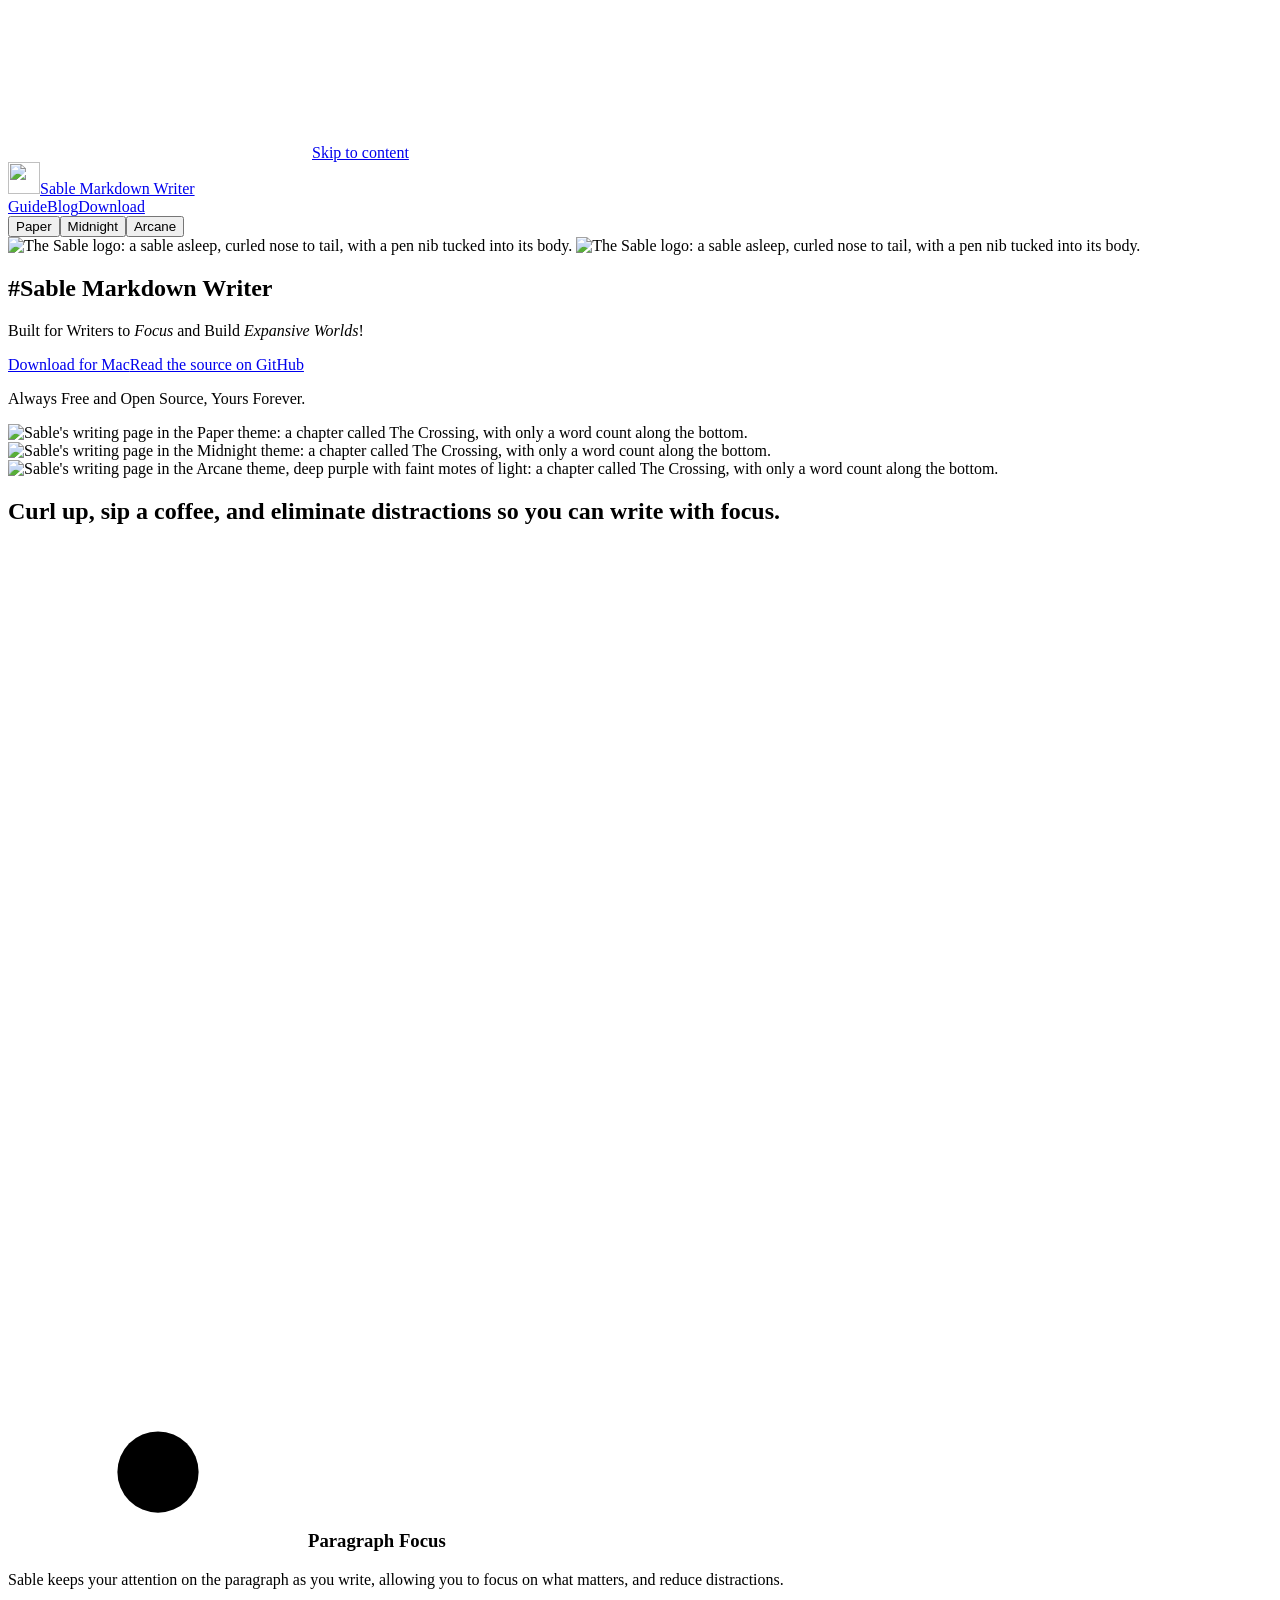
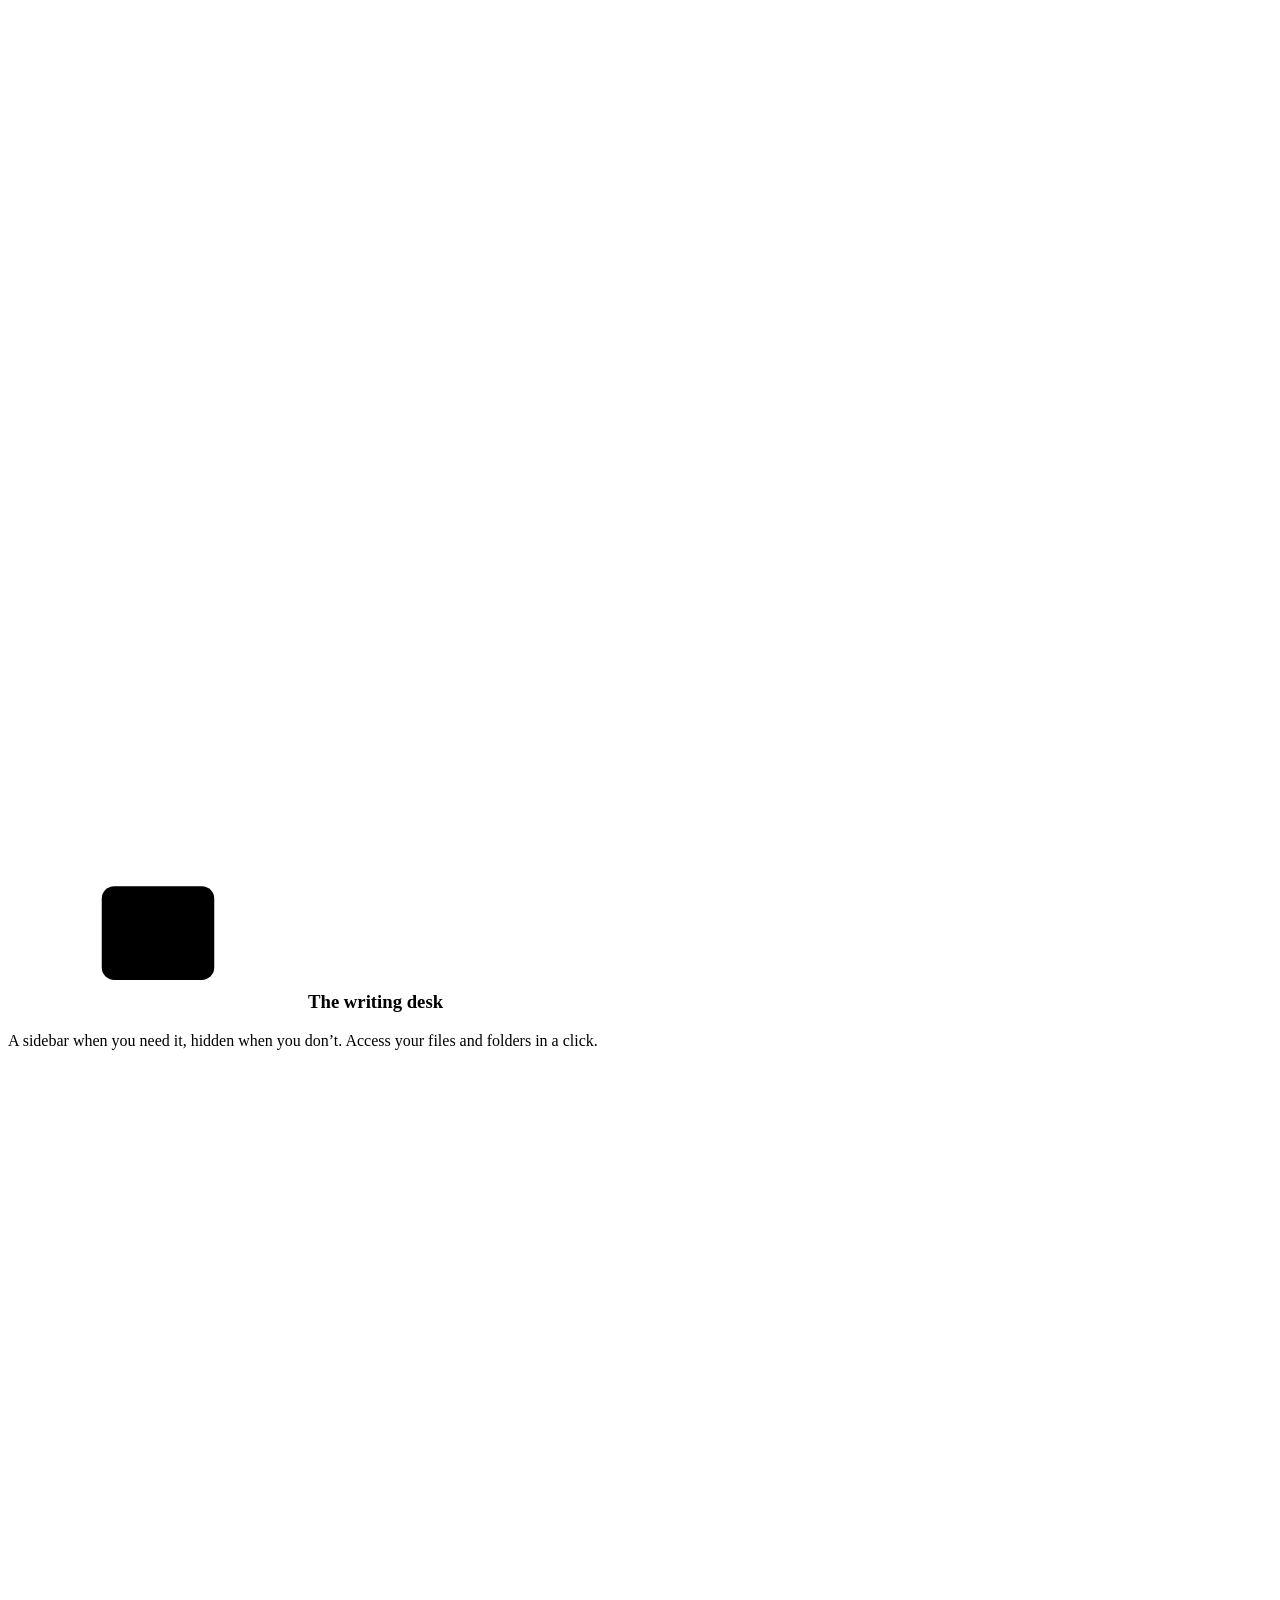
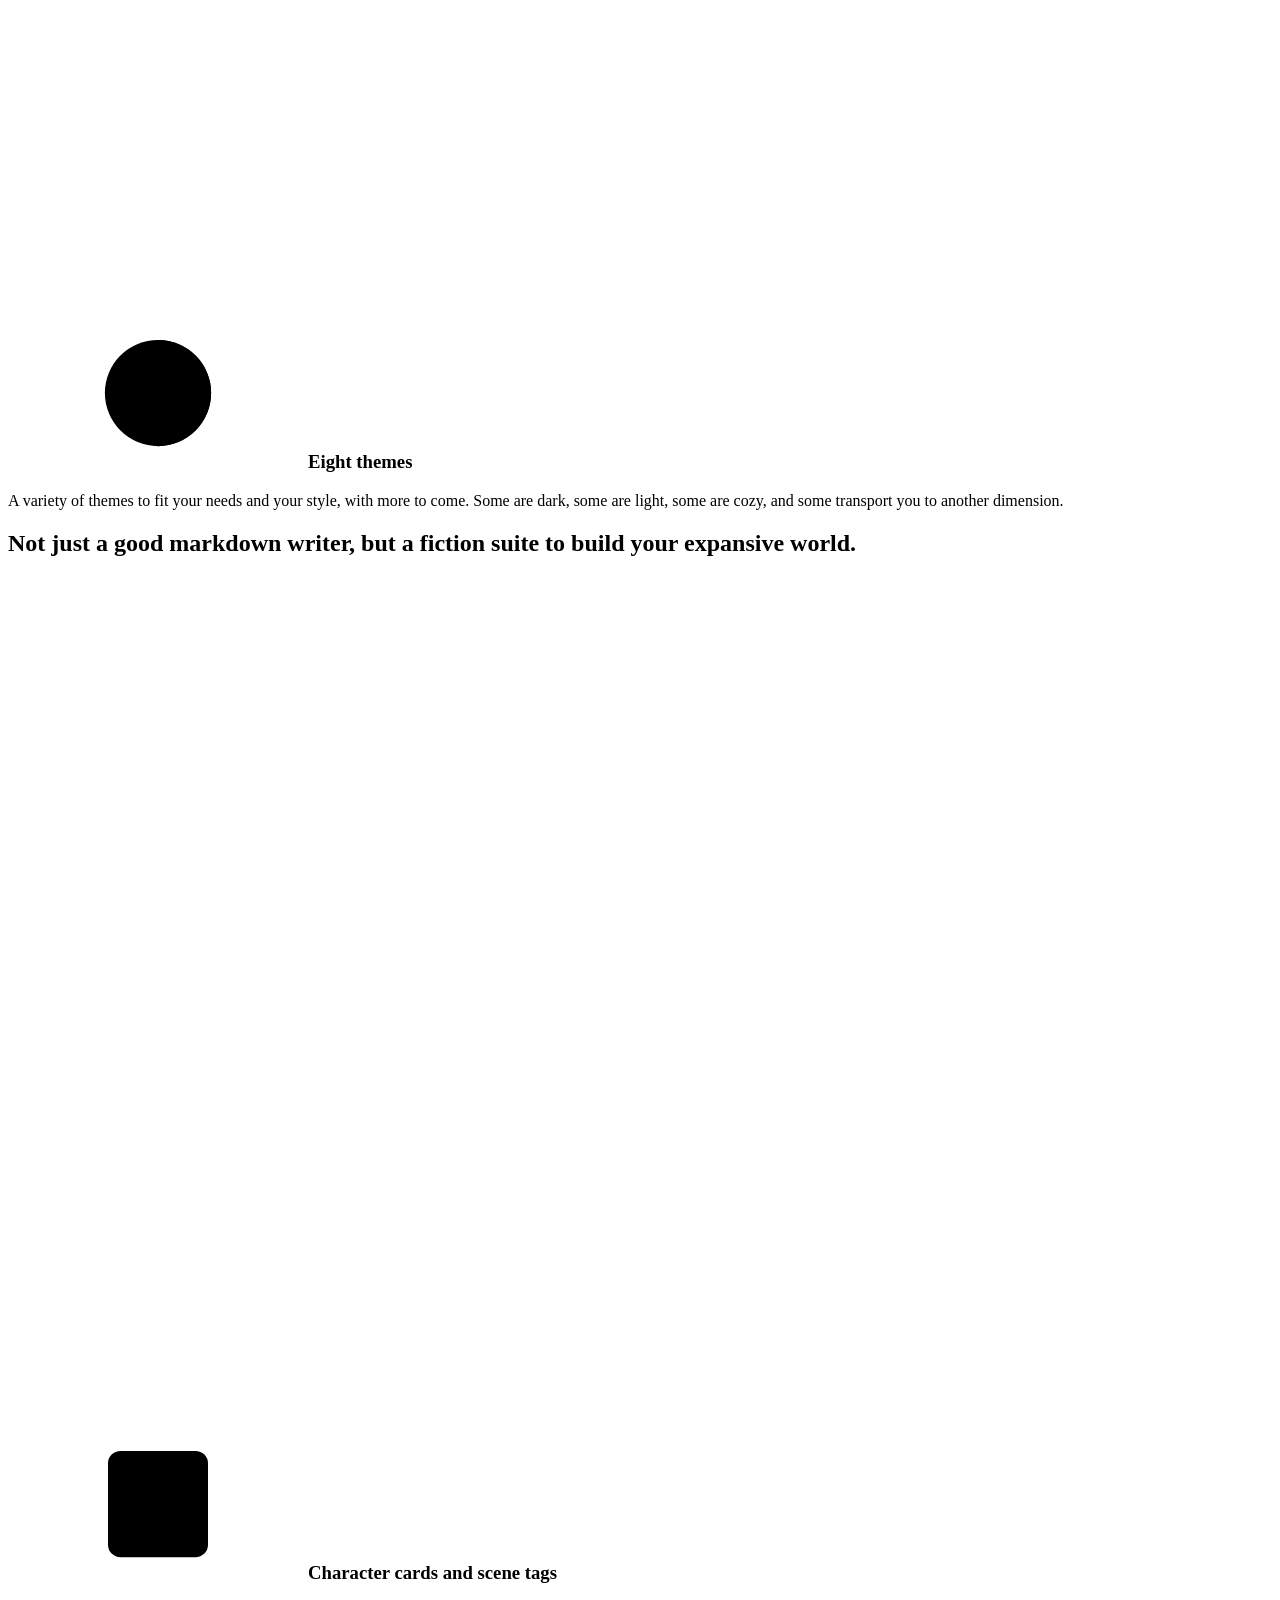
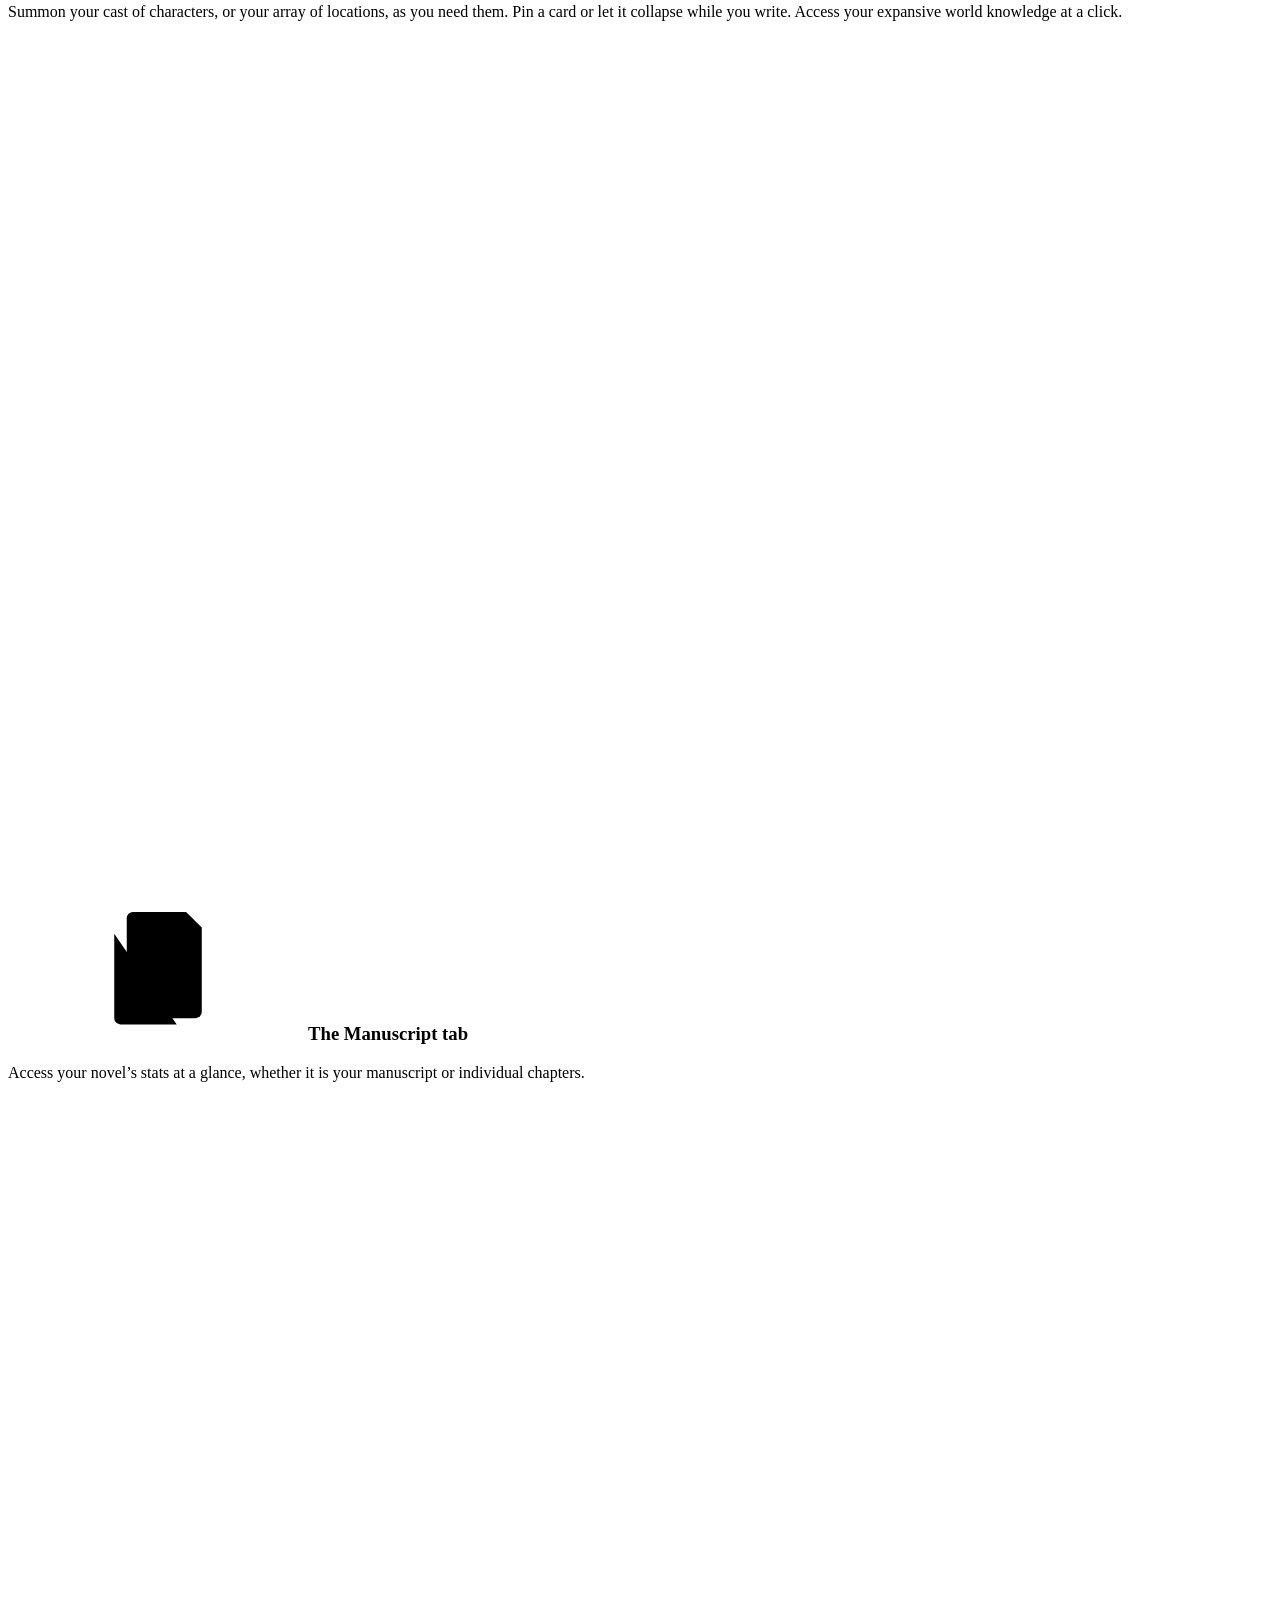
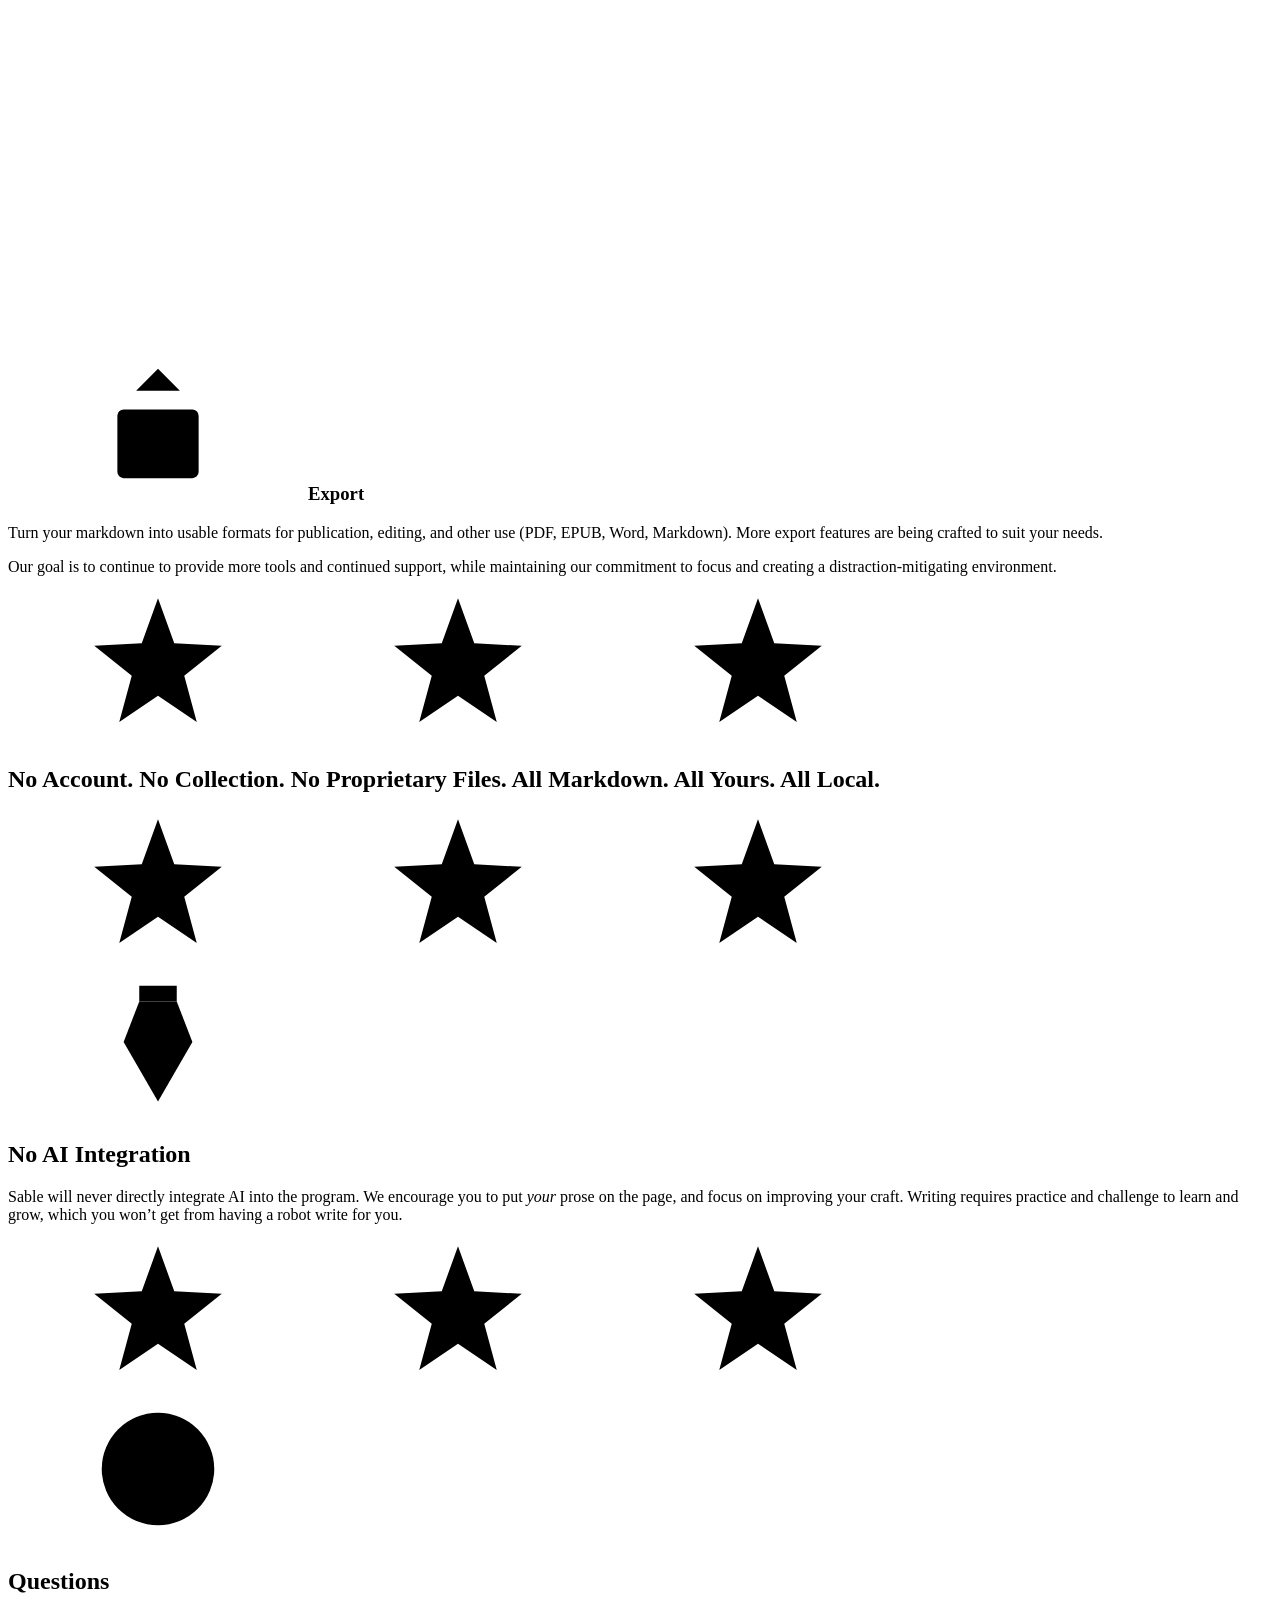
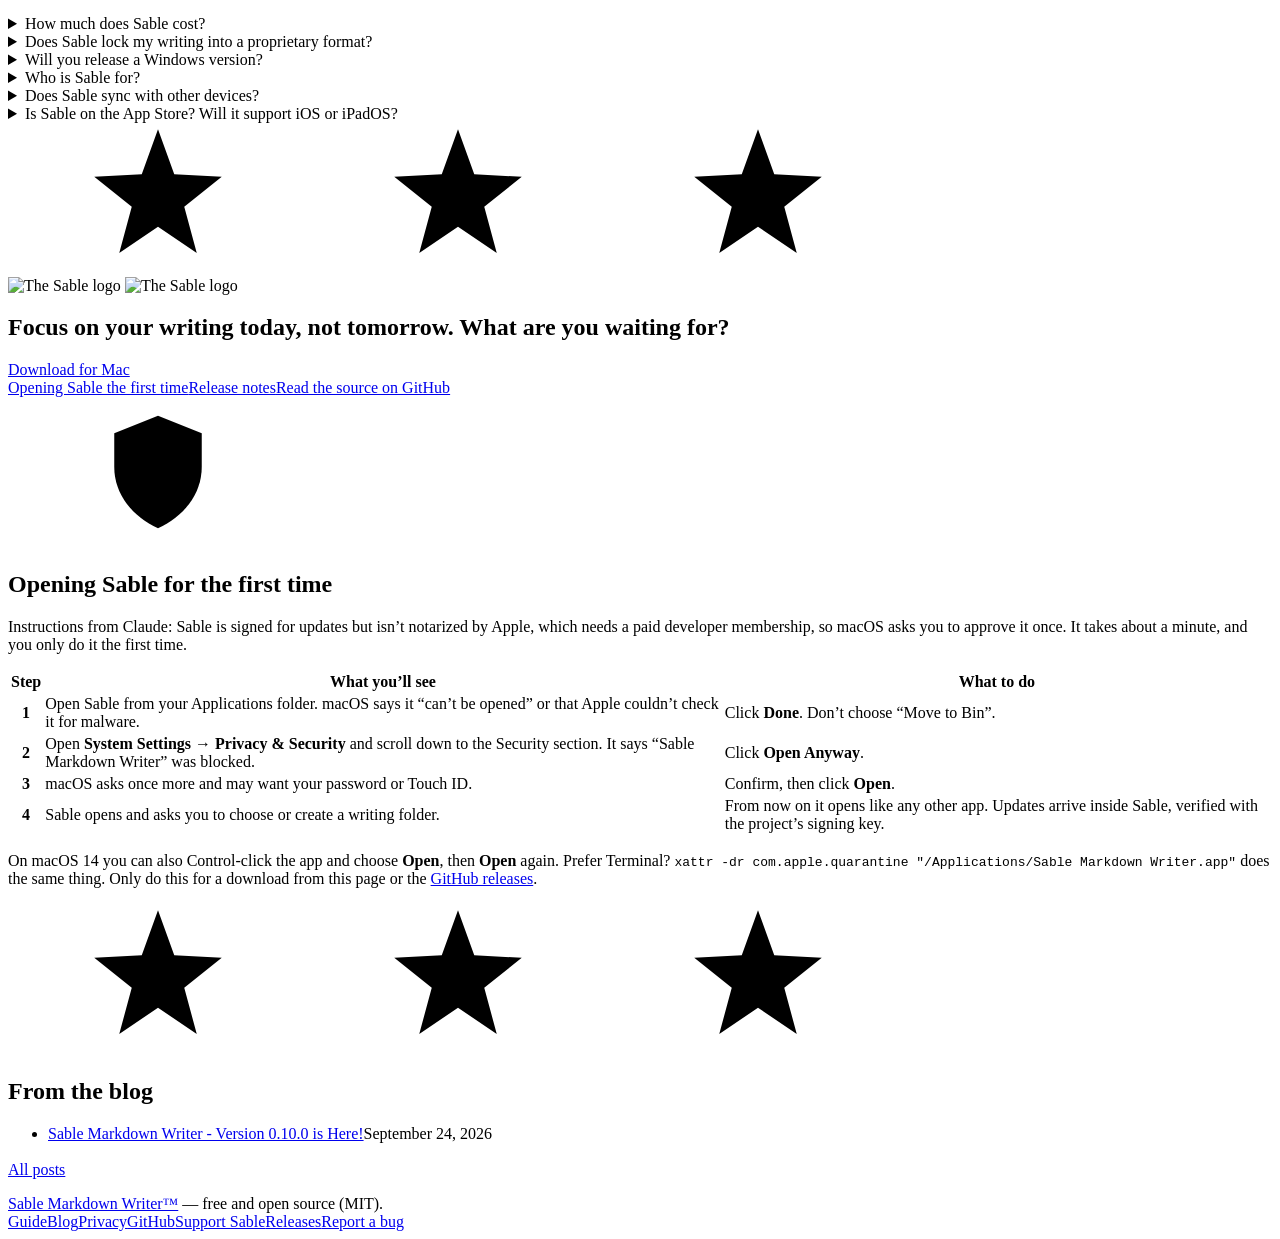
==== commit 9462f440: "Keep the No/All statement as plain text; icons stay on steps and headings Co-Authored-By: Claude Opu" ====
--- a/website/index.html
+++ b/website/index.html
@@ -51,12 +51,6 @@
   <symbol id="i-cards" viewBox="0 0 24 24"><rect x="4" y="3.5" width="16" height="17" rx="2"/><circle cx="12" cy="10" r="2.6"/><path d="M7.8 17c.9-2.2 2.4-3.2 4.2-3.2s3.3 1 4.2 3.2"/></symbol>
   <symbol id="i-manuscript" viewBox="0 0 24 24"><path d="M8 3.5h8.5L19 6v13.5a1 1 0 0 1-1 1H8a1 1 0 0 1-1-1v-15a1 1 0 0 1 1-1z"/><path d="M5 7v13.5a1 1 0 0 0 1 1h9M10 9h6M10 12h6M10 15h4"/></symbol>
   <symbol id="i-export" viewBox="0 0 24 24"><path d="M8.5 9.5H6.5a1 1 0 0 0-1 1v9a1 1 0 0 0 1 1h11a1 1 0 0 0 1-1v-9a1 1 0 0 0-1-1h-2M12 3v11M8.5 6.5 12 3l3.5 3.5"/></symbol>
-  <symbol id="i-no-account" viewBox="0 0 24 24"><circle cx="12" cy="8.5" r="3.5"/><path d="M5.5 19.5c1.2-3.3 3.6-5 6.5-5s5.3 1.7 6.5 5M4 4l16 16"/></symbol>
-  <symbol id="i-no-collection" viewBox="0 0 24 24"><path d="M3 12s3.3-6 9-6 9 6 9 6-3.3 6-9 6-9-6-9-6z"/><circle cx="12" cy="12" r="2.5"/><path d="M4 4l16 16"/></symbol>
-  <symbol id="i-no-lock" viewBox="0 0 24 24"><rect x="5" y="10.5" width="14" height="10" rx="2"/><path d="M8 10.5V8a4 4 0 0 1 8 0v2.5M4 4l16 16"/></symbol>
-  <symbol id="i-markdown" viewBox="0 0 24 24"><path d="M7 3.5h7.5L18 7v13.5a1 1 0 0 1-1 1H7a1 1 0 0 1-1-1v-16a1 1 0 0 1 1-1z"/><path d="M10.5 10.5 10 17M14 10.5 13.5 17M9 12.5h6M8.5 15h6"/></symbol>
-  <symbol id="i-key" viewBox="0 0 24 24"><circle cx="8" cy="12" r="4"/><path d="M12 12h9M17.5 12v3M20.5 12v2.5"/></symbol>
-  <symbol id="i-local" viewBox="0 0 24 24"><rect x="4.5" y="5" width="15" height="10.5" rx="1.5"/><path d="M2.5 18.5h19"/></symbol>
   <symbol id="i-nib" viewBox="0 0 24 24"><path d="M12 21.5 6.5 12 9 5.5h6l2.5 6.5z"/><path d="M12 21.5v-8"/><circle cx="12" cy="12" r="1.6"/><path d="M9 5.5V3h6v2.5"/></symbol>
   <symbol id="i-question" viewBox="0 0 24 24"><circle cx="12" cy="12" r="9"/><path d="M9.5 9.5a2.5 2.5 0 1 1 3.4 2.3c-.6.3-.9.8-.9 1.4v.8"/><circle cx="12" cy="16.8" r=".9" class="fill"/></symbol>
   <symbol id="i-shield" viewBox="0 0 24 24"><path d="M12 3 5 5.8v5.4c0 4.4 3 8 7 9.8 4-1.8 7-5.4 7-9.8V5.8z"/><path d="M8.8 12.2l2.2 2.2 4.2-4.4"/></symbol>
@@ -129,7 +123,7 @@
 
   <div class="break" aria-hidden="true"><svg class="star"><use href="#i-star"/></svg><svg class="star"><use href="#i-star"/></svg><svg class="star"><use href="#i-star"/></svg></div>
   <section class="part wide statement" id="files" aria-labelledby="files-h">
-    <h2 id="files-h" class="pairs"><span class="row"><span class="item"><svg class="icon" aria-hidden="true" focusable="false"><use href="#i-no-account"/></svg>No Account.</span> <span class="item"><svg class="icon" aria-hidden="true" focusable="false"><use href="#i-no-collection"/></svg>No Collection.</span> <span class="item"><svg class="icon" aria-hidden="true" focusable="false"><use href="#i-no-lock"/></svg>No Proprietary Files.</span></span> <span class="row"><span class="item"><svg class="icon" aria-hidden="true" focusable="false"><use href="#i-markdown"/></svg>All Markdown.</span> <span class="item"><svg class="icon" aria-hidden="true" focusable="false"><use href="#i-key"/></svg>All Yours.</span> <span class="item"><svg class="icon" aria-hidden="true" focusable="false"><use href="#i-local"/></svg>All Local.</span></span></h2>
+    <h2 id="files-h"><span>No Account. No Collection. No Proprietary Files.</span> <span>All Markdown. All Yours. All Local.</span></h2>
   </section>
 
   <div class="break" aria-hidden="true"><svg class="star"><use href="#i-star"/></svg><svg class="star"><use href="#i-star"/></svg><svg class="star"><use href="#i-star"/></svg></div>
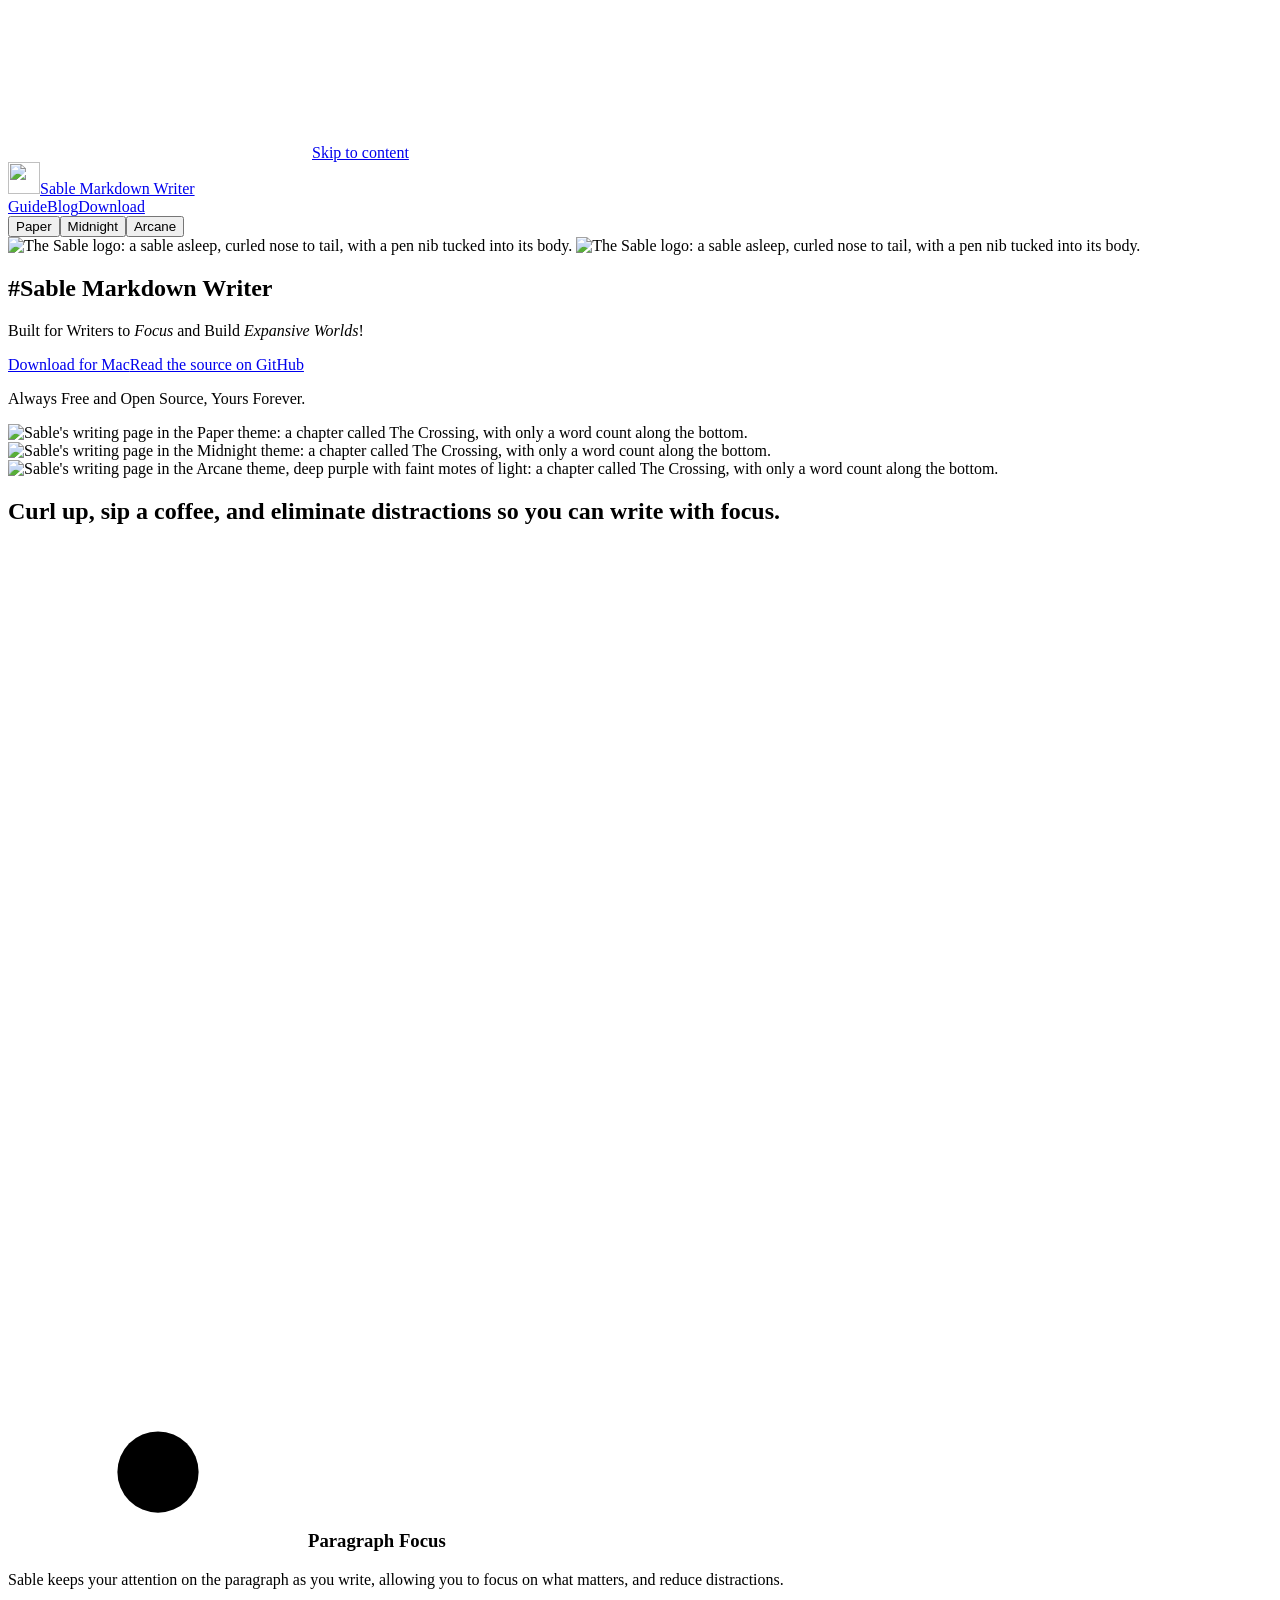
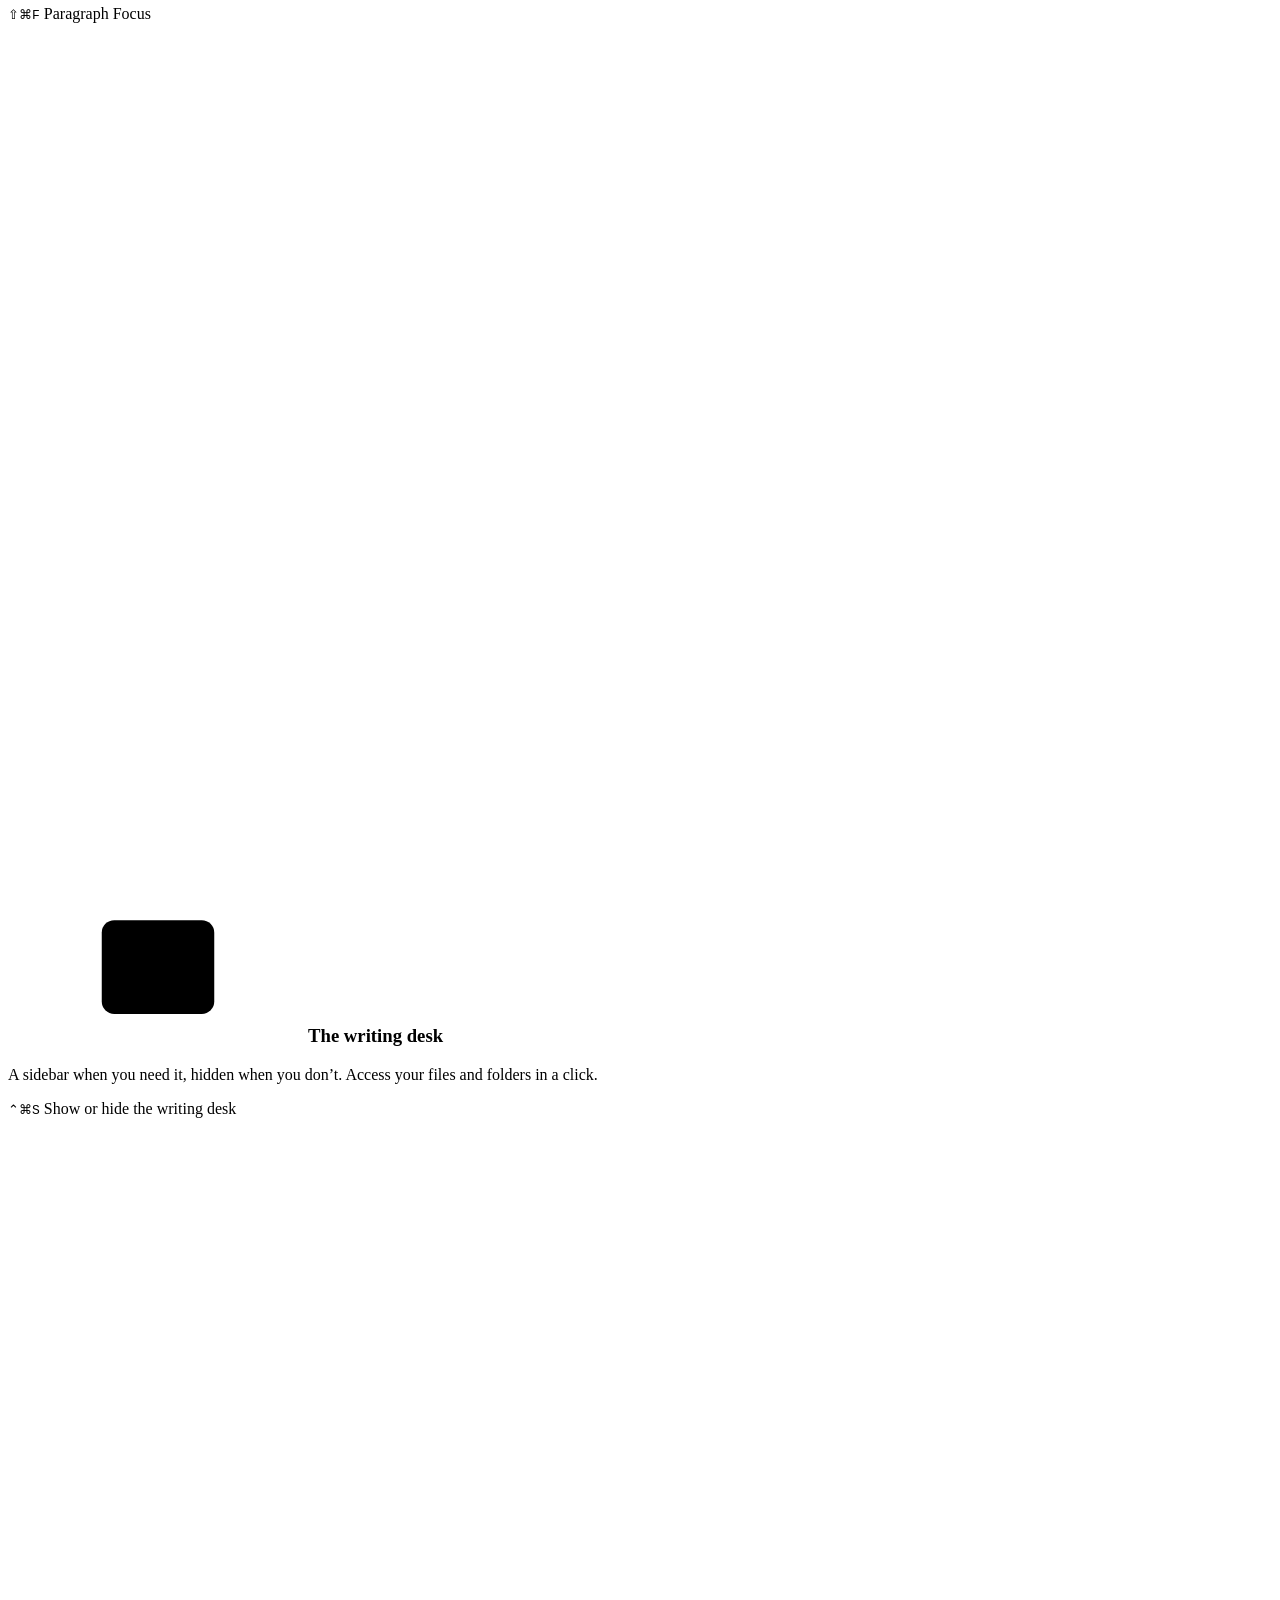
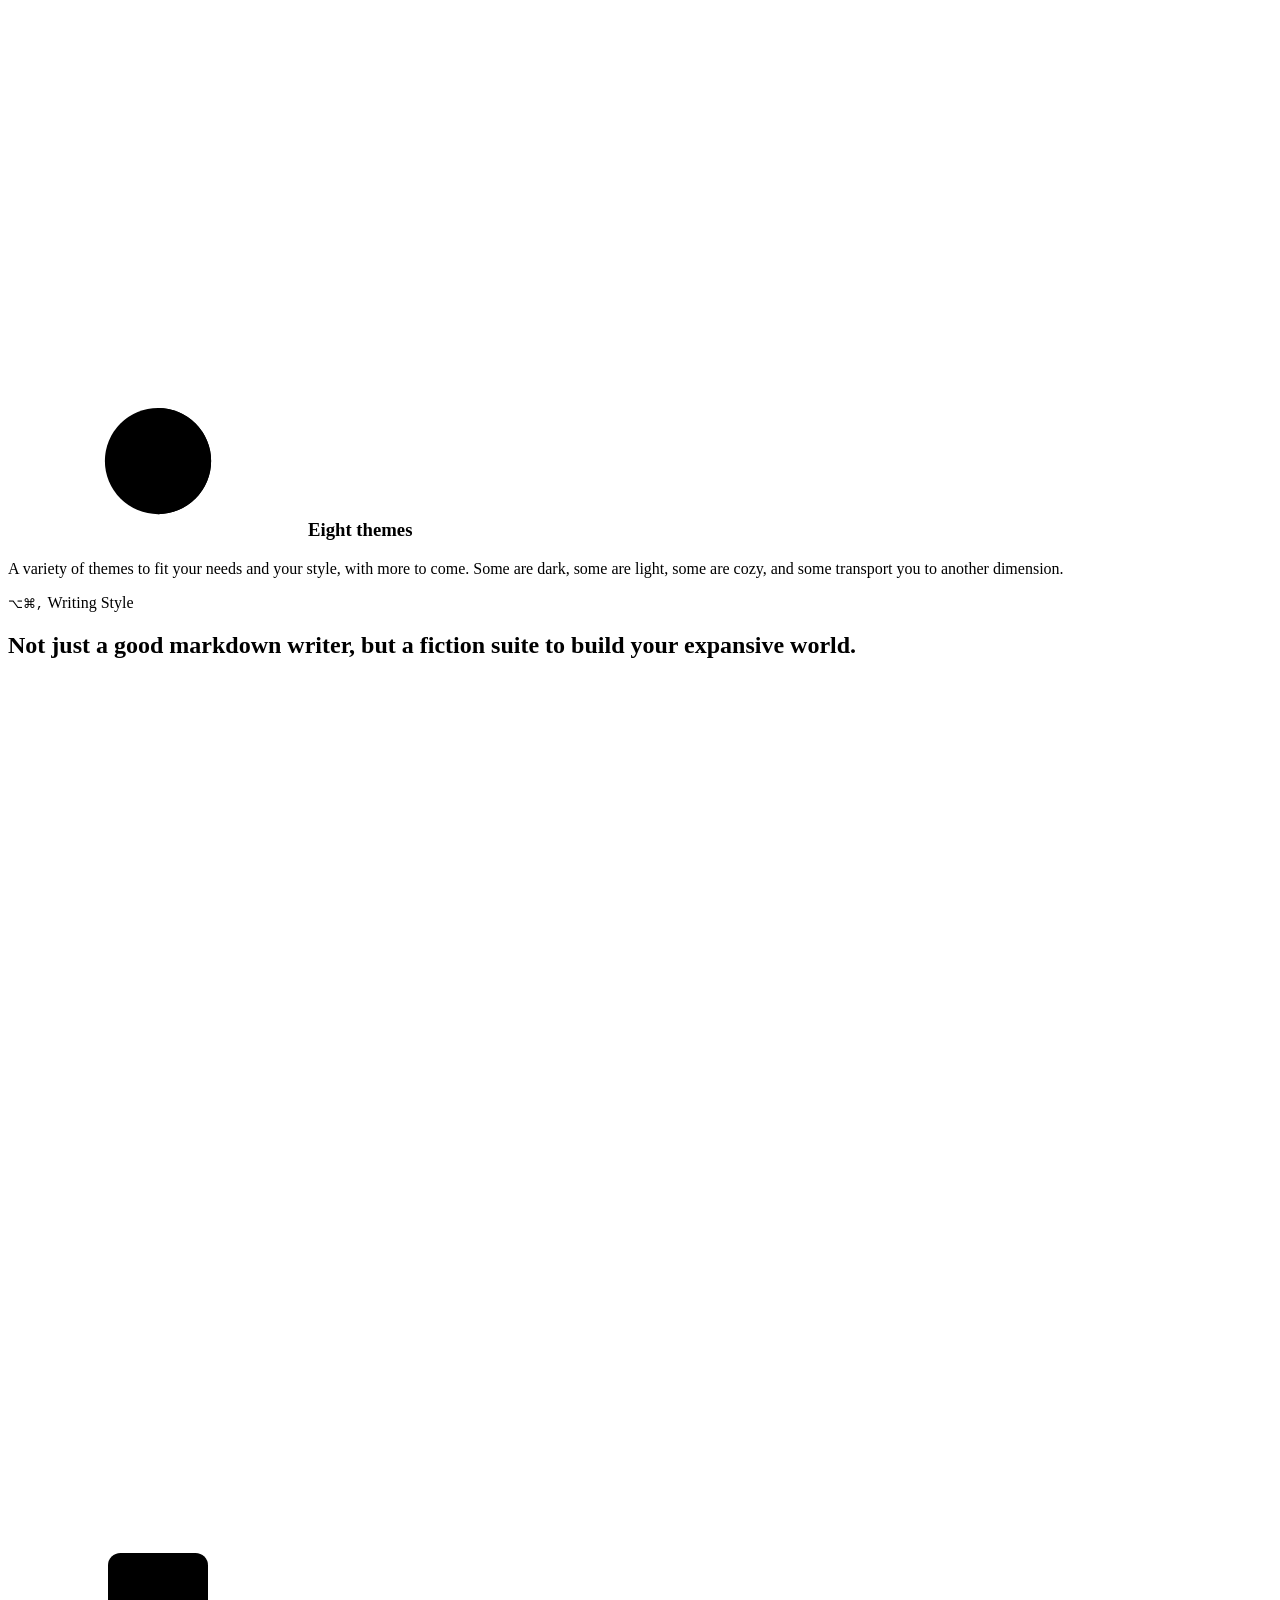
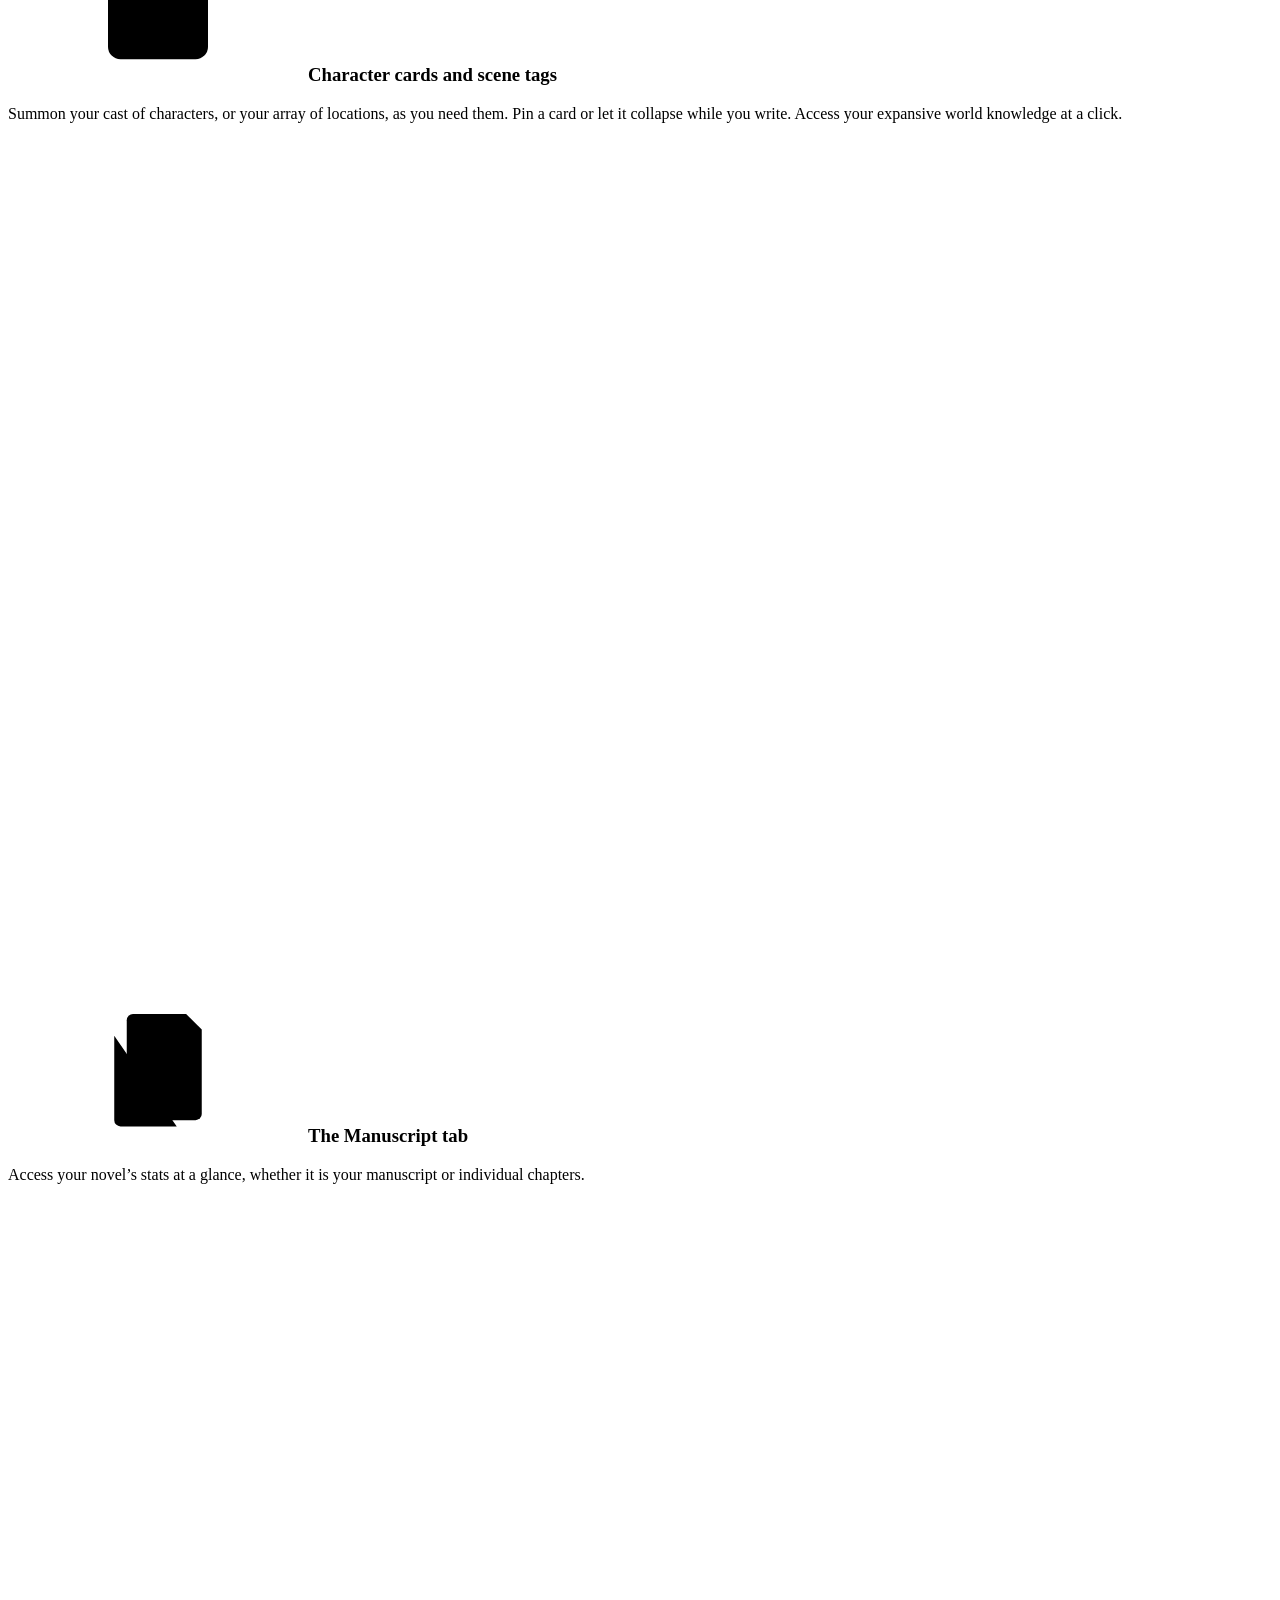
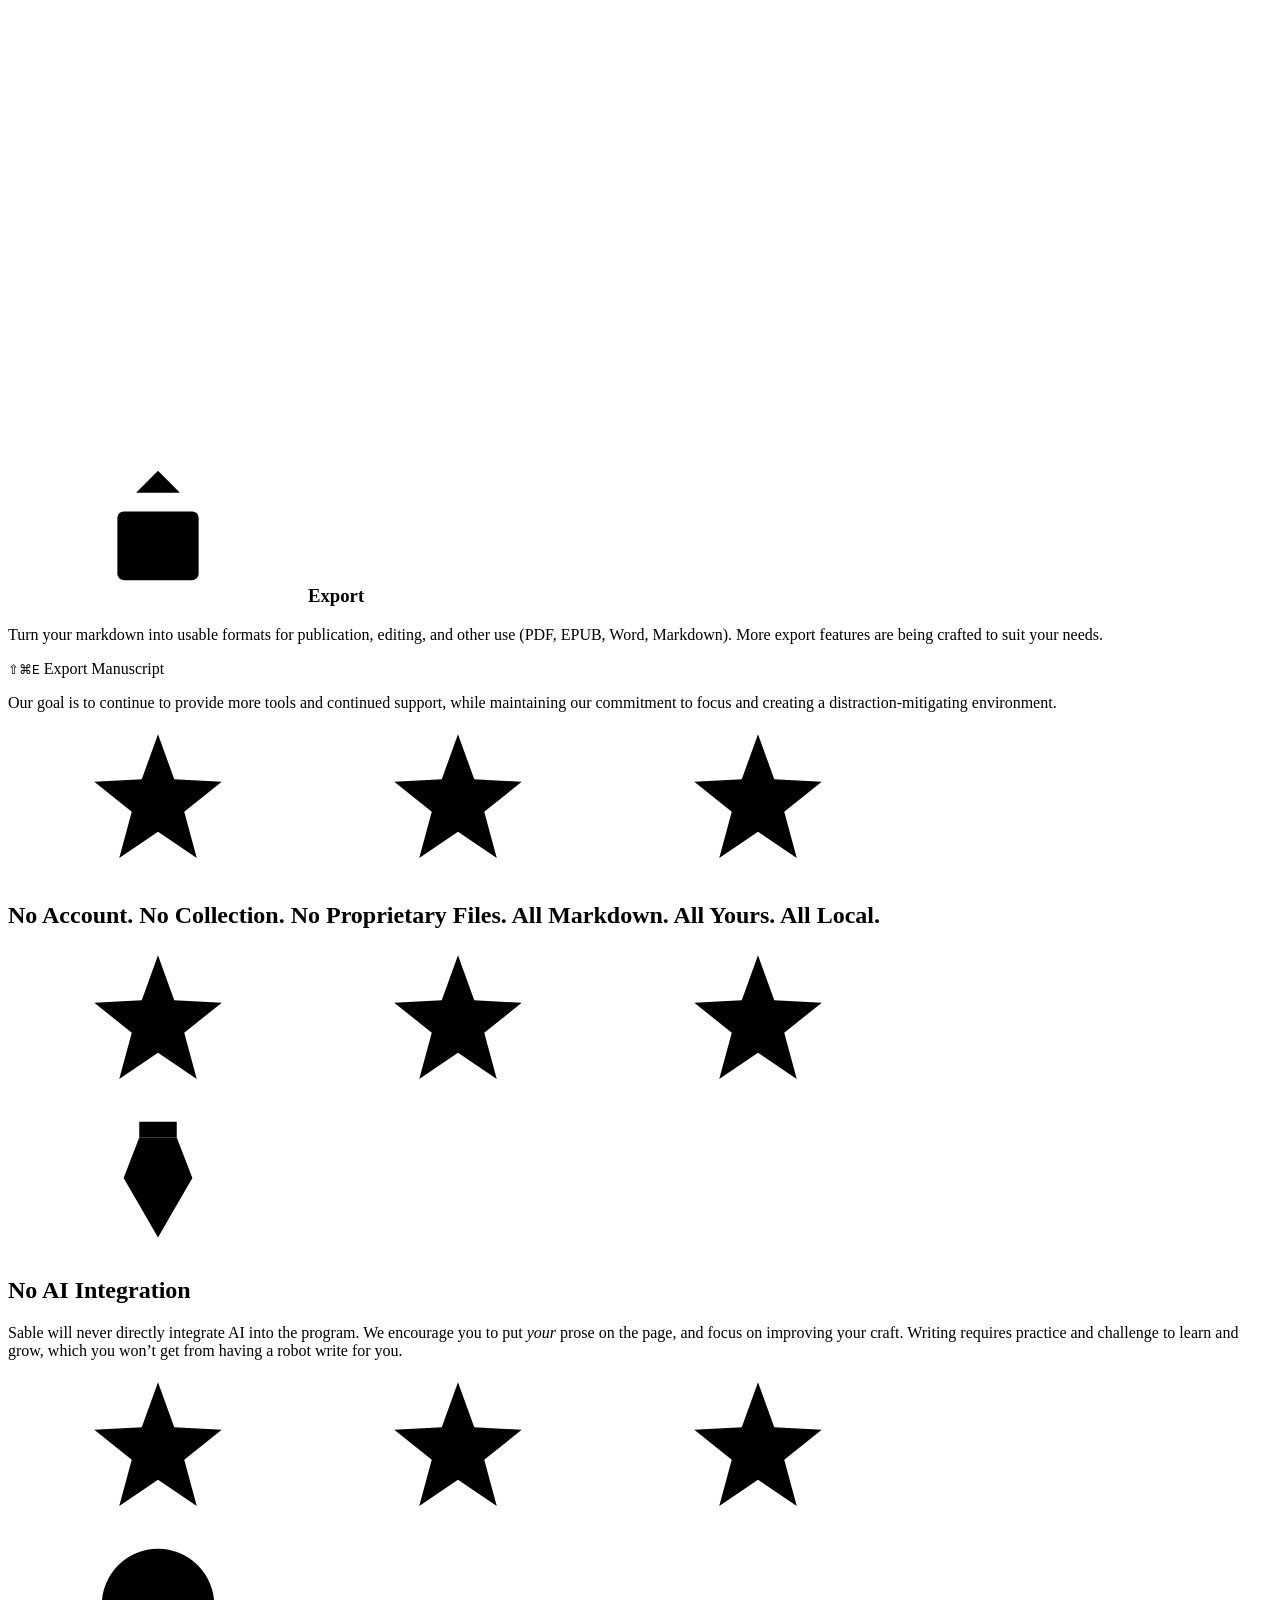
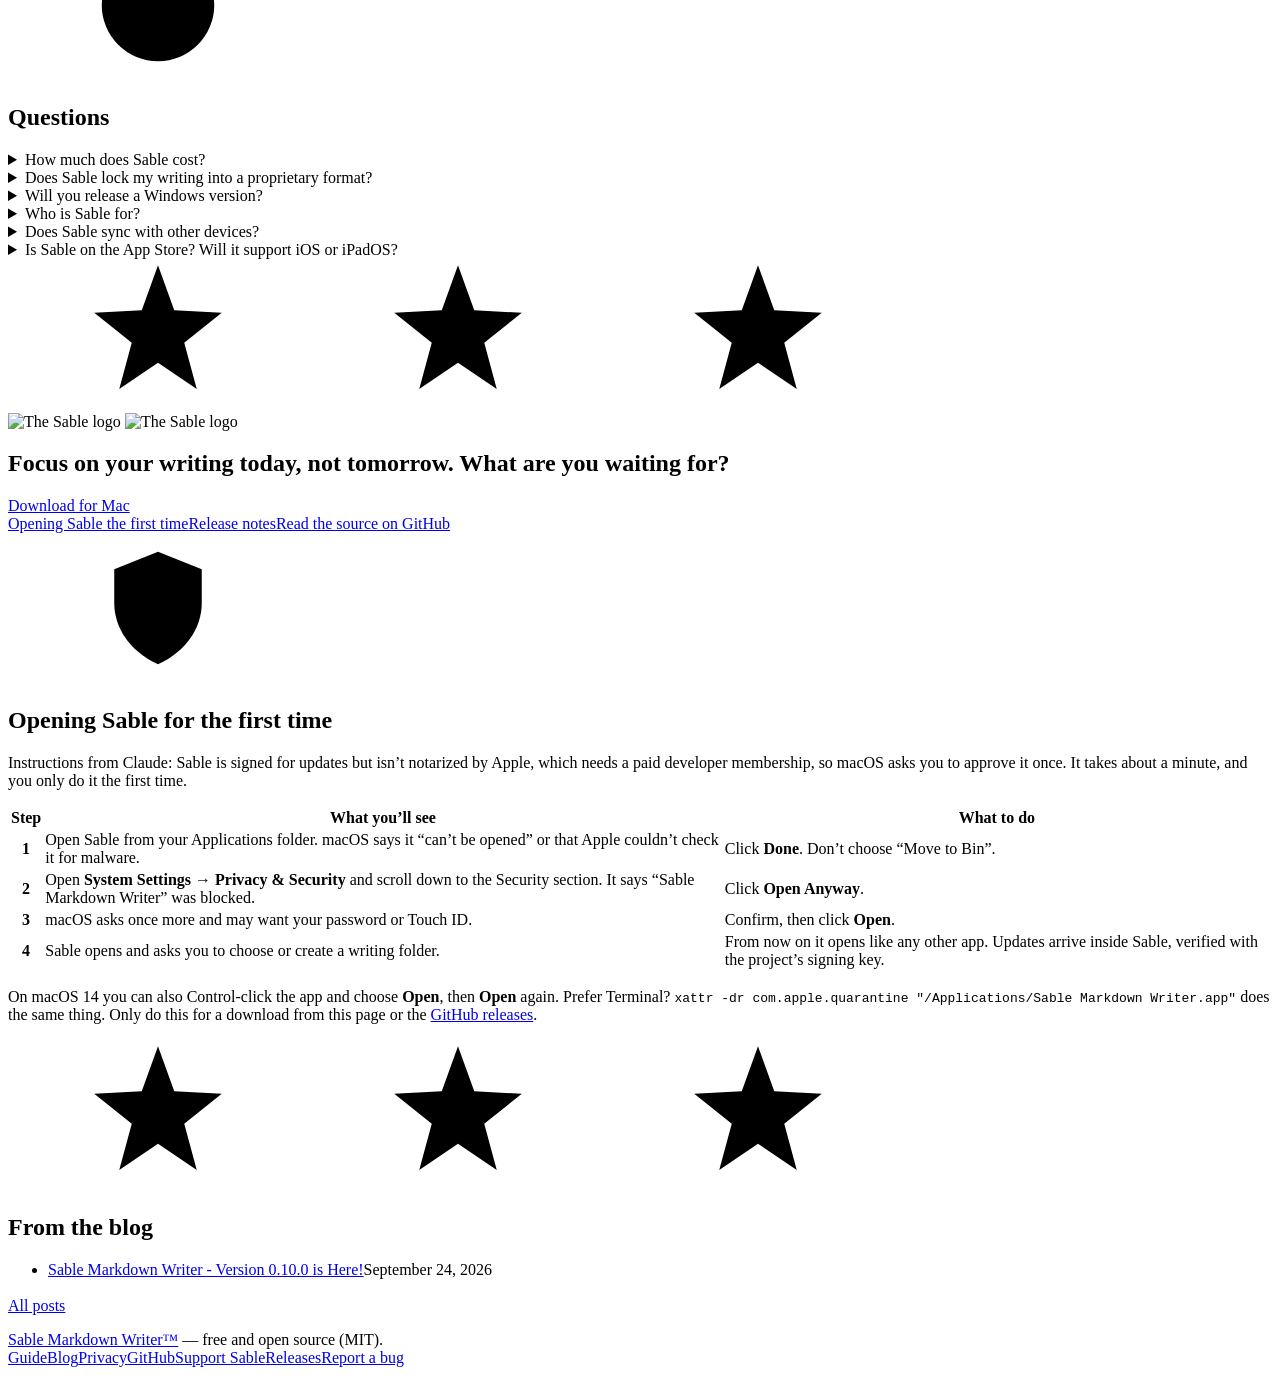
==== commit 81028dbf: "Add a chapter rail and real keyboard shortcuts to the tour On wide screens a pinned list of the six " ====
--- a/website/index.html
+++ b/website/index.html
@@ -25,8 +25,8 @@
 <meta name="twitter:image:alt" content="The Sable logo, a sable asleep and curled nose to tail with a pen nib tucked into its body, beside the words Sable Markdown Writer: A Mac App about Focused Writing.">
 <link rel="alternate" type="application/rss+xml" title="Sable Markdown Writer blog" href="/blog/feed.xml">
 <link rel="icon" href="/favicon.ico" sizes="any"><link rel="icon" type="image/png" href="/icon-32.png" sizes="32x32"><link rel="apple-touch-icon" href="/icon-180.png">
-<link rel="stylesheet" href="/site.css?v=22">
-<script src="/theme.js?v=1"></script>
+<link rel="stylesheet" href="/site.css?v=24">
+<script src="/theme.js?v=2"></script>
 <script type="application/ld+json">
 {"@context":"https://schema.org","@graph":[
   {"@type":"Organization","@id":"https://sablewriter.app/#org","name":"Sable Markdown Writer","url":"https://sablewriter.app/","logo":{"@type":"ImageObject","url":"https://sablewriter.app/icon-512.png","width":512,"height":512},"sameAs":["https://github.com/ExxtraV/Sable"]},
@@ -80,22 +80,26 @@
 
   <section class="part tour" id="tour" aria-label="A tour of Sable">
     <div class="tour-body wide">
+      <nav class="tour-rail" aria-label="Tour steps" hidden><ol></ol></nav>
       <div class="tour-steps">
         <h2 id="writing">Curl up, sip a coffee, and eliminate distractions so you can write with focus.</h2>
       <article class="step" data-clip="focus">
         <div class="frame"><video src="/clips/focus.mp4" poster="/clips/focus.jpg" width="1440" height="830" muted loop playsinline preload="none" aria-label="A new sentence is typed into a chapter while the paragraphs around it dim, so only the one being written stays bright."></video></div>
         <h3><svg class="icon step-icon" aria-hidden="true" focusable="false"><use href="#i-focus"/></svg>Paragraph Focus</h3>
         <p>Sable keeps your attention on the paragraph as you write, allowing you to focus on what matters, and reduce distractions.</p>
+        <p class="keys"><span class="caps" aria-label="Shift Command F"><kbd>⇧</kbd><kbd>⌘</kbd><kbd>F</kbd></span> Paragraph Focus</p>
       </article>
       <article class="step" data-clip="desk">
         <div class="frame"><video src="/clips/desk.mp4" poster="/clips/desk.jpg" width="1440" height="830" muted loop playsinline preload="none" aria-label="The writing desk slides in from the left with the project's folders, then slides away again, leaving only the page."></video></div>
         <h3><svg class="icon step-icon" aria-hidden="true" focusable="false"><use href="#i-desk"/></svg>The writing desk</h3>
         <p>A sidebar when you need it, hidden when you don’t. Access your files and folders in a click.</p>
+        <p class="keys"><span class="caps" aria-label="Control Command S"><kbd>⌃</kbd><kbd>⌘</kbd><kbd>S</kbd></span> Show or hide the writing desk</p>
       </article>
       <article class="step" data-clip="themes">
         <div class="frame"><video src="/clips/themes.mp4" poster="/clips/themes.jpg" width="1440" height="830" muted loop playsinline preload="none" aria-label="The same chapter changes theme: Graphite, Arcane, Parchment, Obsidian, Forest, Paper, Midnight, and back to Graphite."></video></div>
         <h3><svg class="icon step-icon" aria-hidden="true" focusable="false"><use href="#i-themes"/></svg>Eight themes</h3>
         <p>A variety of themes to fit your needs and your style, with more to come. Some are dark, some are light, some are cozy, and some transport you to another dimension.</p>
+        <p class="keys"><span class="caps" aria-label="Option Command comma"><kbd>⌥</kbd><kbd>⌘</kbd><kbd>,</kbd></span> Writing Style</p>
       </article>
         <h2 id="projects">Not just a good markdown writer, but a fiction suite to build your expansive world.</h2>
       <article class="step" data-clip="cards">
@@ -112,6 +116,7 @@
         <div class="frame"><video src="/clips/export.mp4" poster="/clips/export.jpg" width="1440" height="830" muted loop playsinline preload="none" aria-label="The Export Manuscript sheet opens, and the choices switch from a PDF in Manuscript style to Book style, then to EPUB."></video></div>
         <h3><svg class="icon step-icon" aria-hidden="true" focusable="false"><use href="#i-export"/></svg>Export</h3>
         <p id="export">Turn your markdown into usable formats for publication, editing, and other use (PDF, EPUB, Word, Markdown). More export features are being crafted to suit your needs.</p>
+        <p class="keys"><span class="caps" aria-label="Shift Command E"><kbd>⇧</kbd><kbd>⌘</kbd><kbd>E</kbd></span> Export Manuscript</p>
       </article>
       </div>
       <div class="tour-stage" hidden>
@@ -191,6 +196,6 @@
 </main>
 
 <footer class="site"><div class="bar"><span><a href="https://github.com/ExxtraV/Sable/blob/main/TRADEMARK.md">Sable Markdown Writer™</a> — free and open source (MIT).</span><nav aria-label="Footer"><a href="/guide">Guide</a><a href="/blog">Blog</a><a href="/privacy">Privacy</a><a href="https://github.com/ExxtraV/Sable">GitHub</a><a href="https://buymeacoffee.com/sablewriter">Support Sable</a><a href="https://github.com/ExxtraV/Sable/releases">Releases</a><a href="https://github.com/ExxtraV/Sable/issues">Report a bug</a></nav></div></footer>
-<script src="/site.js?v=17" defer></script>
+<script src="/site.js?v=18" defer></script>
 </body>
 </html>
